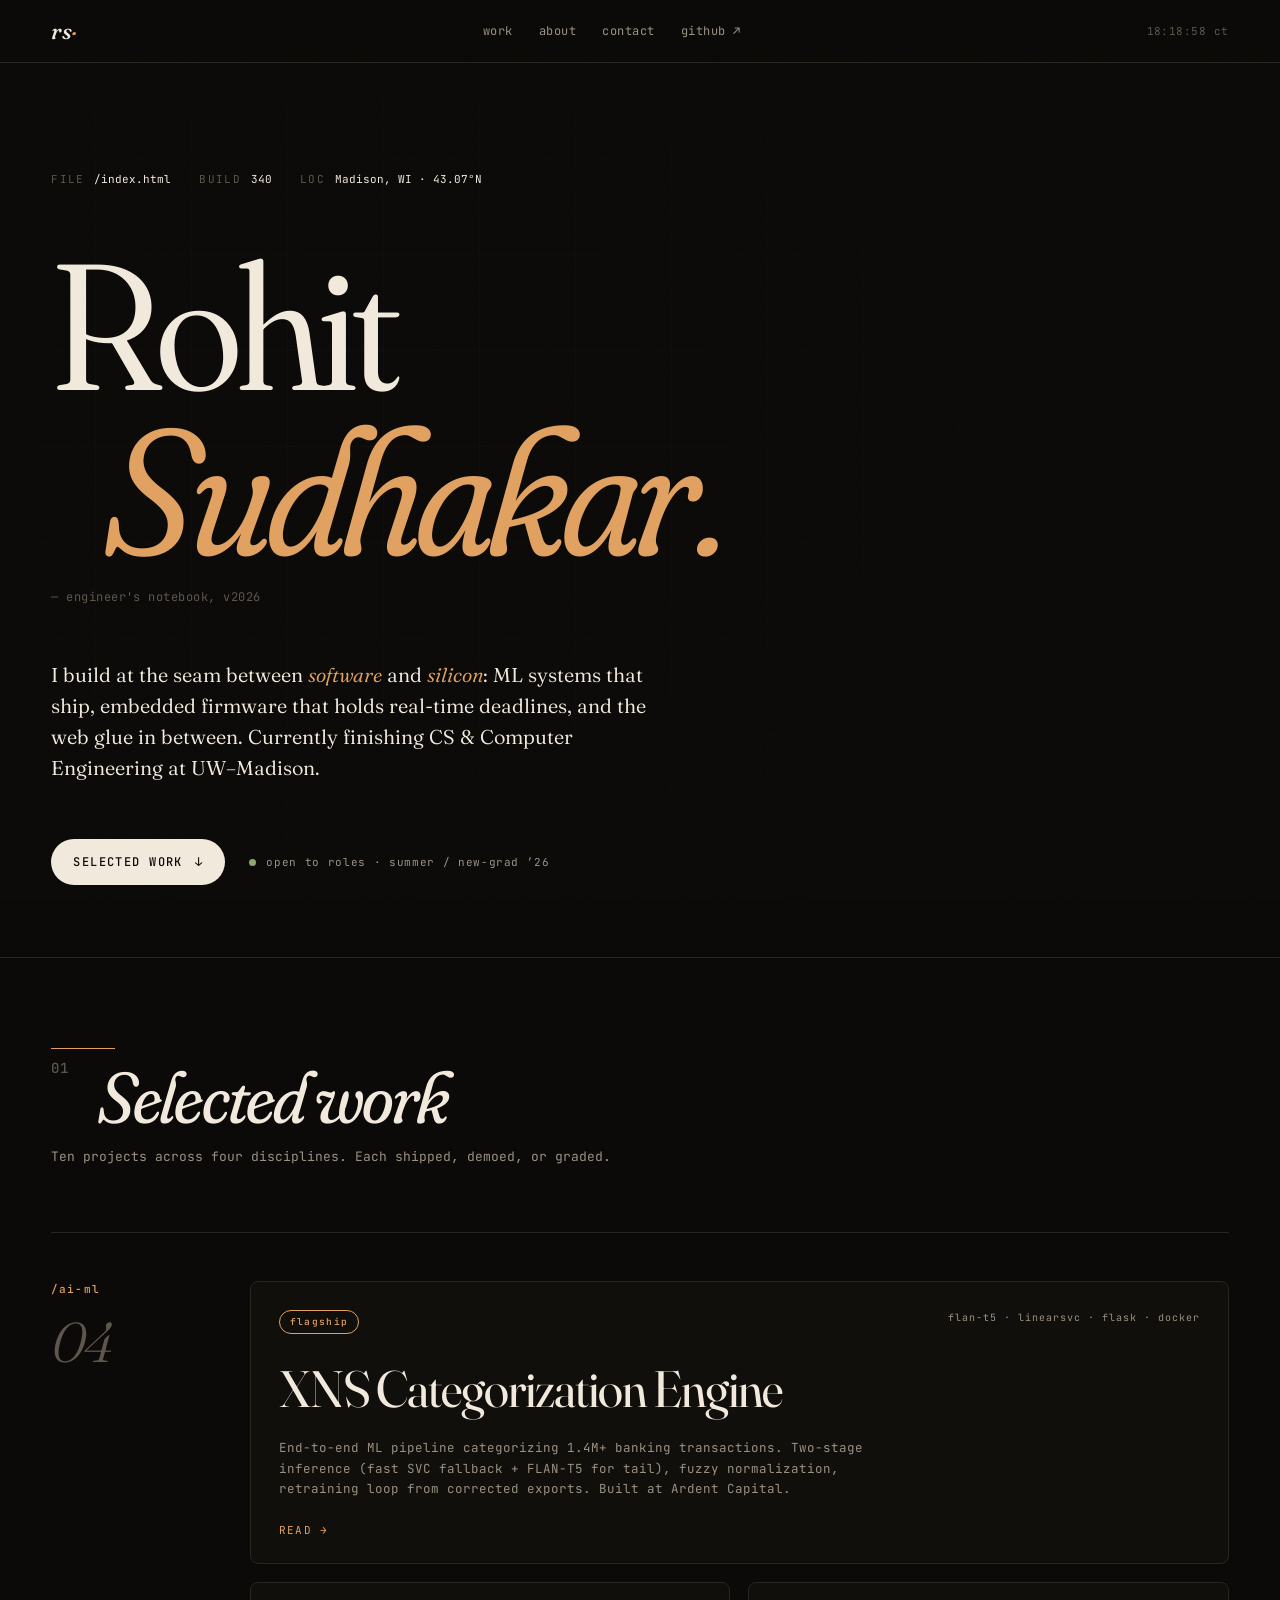
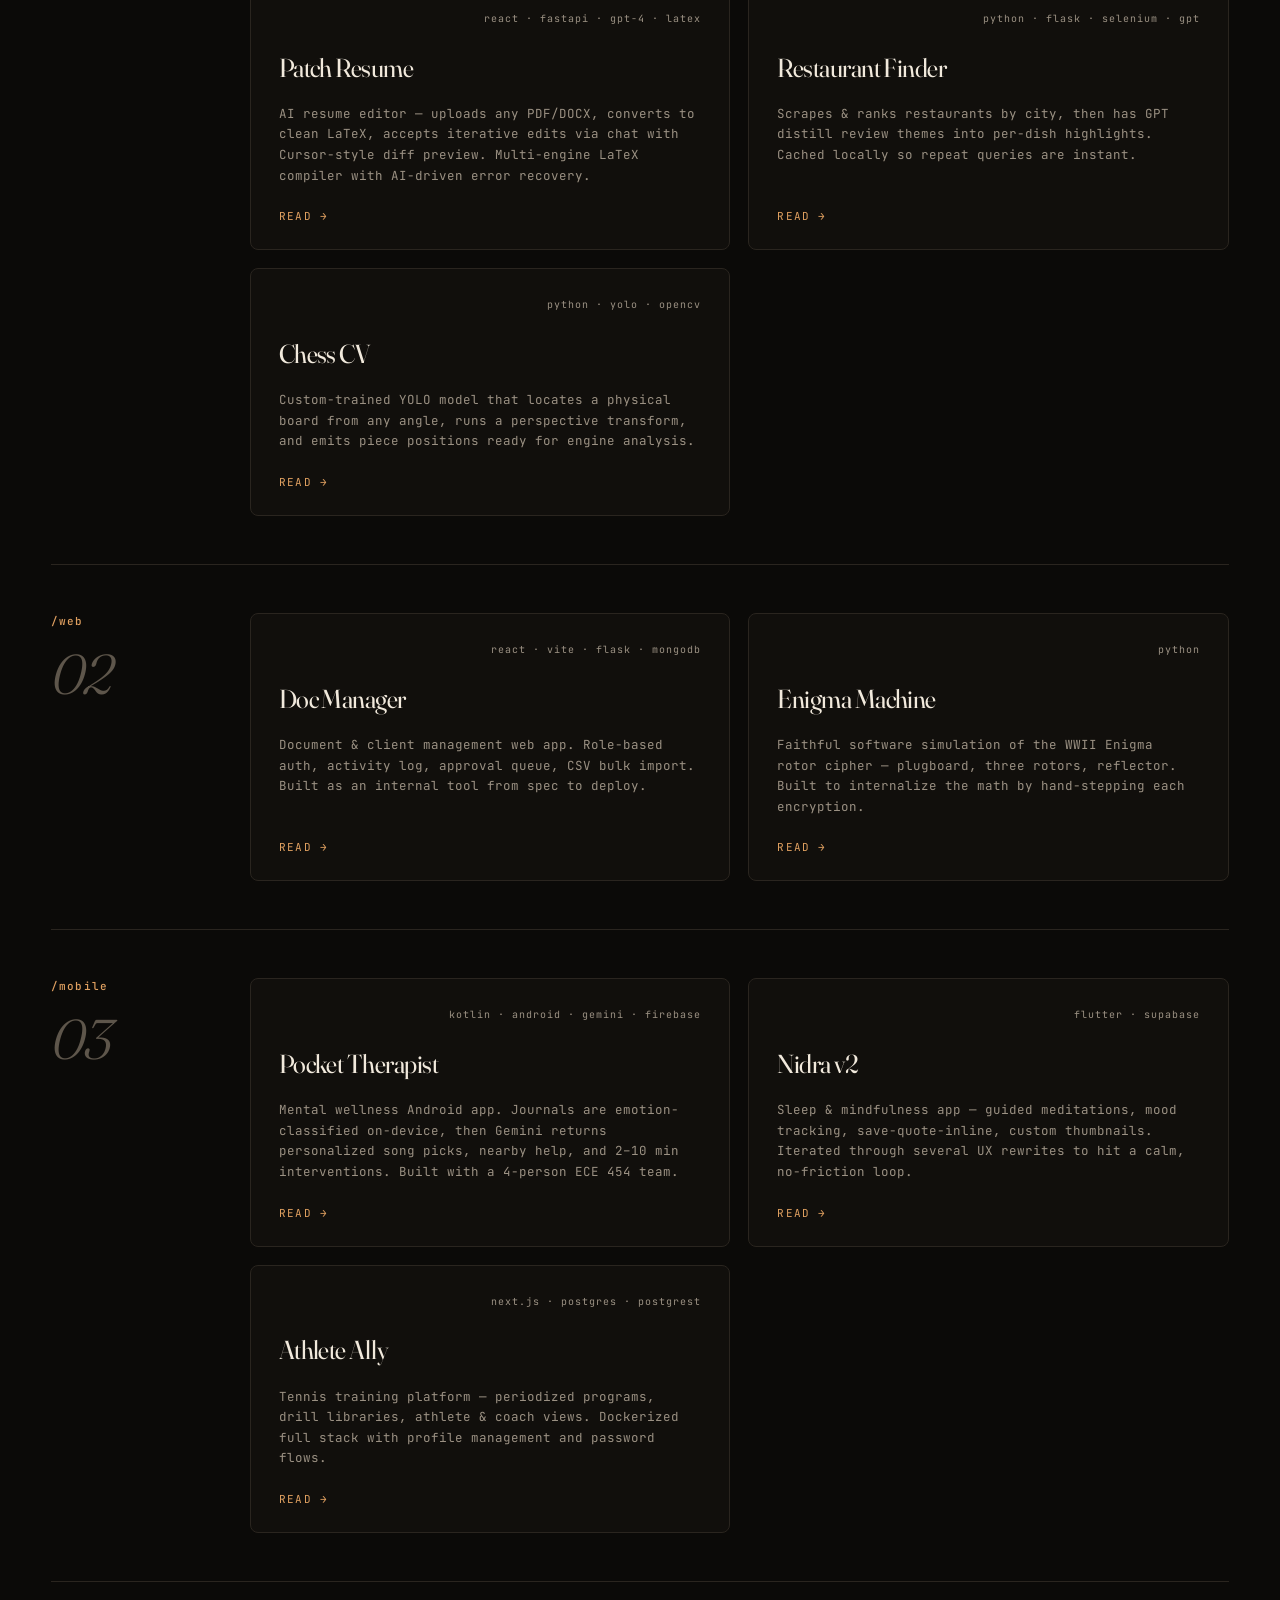
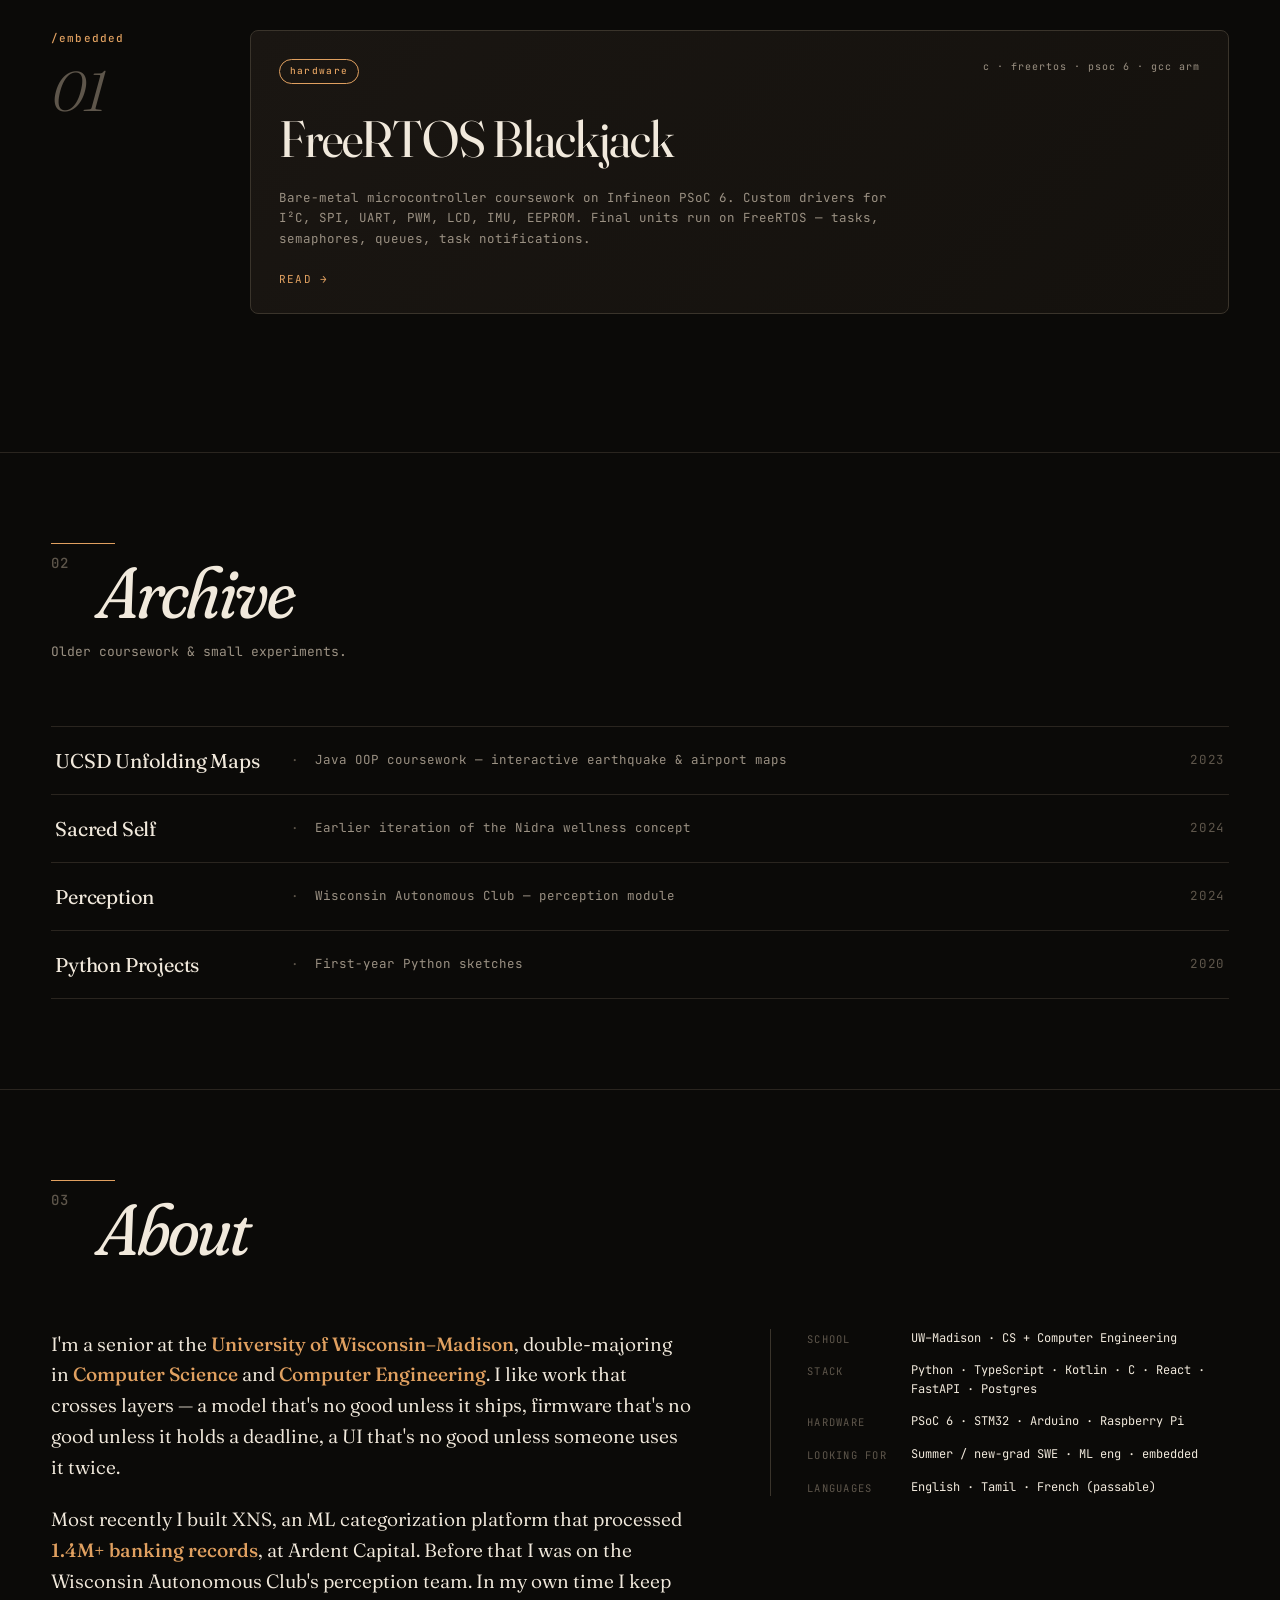
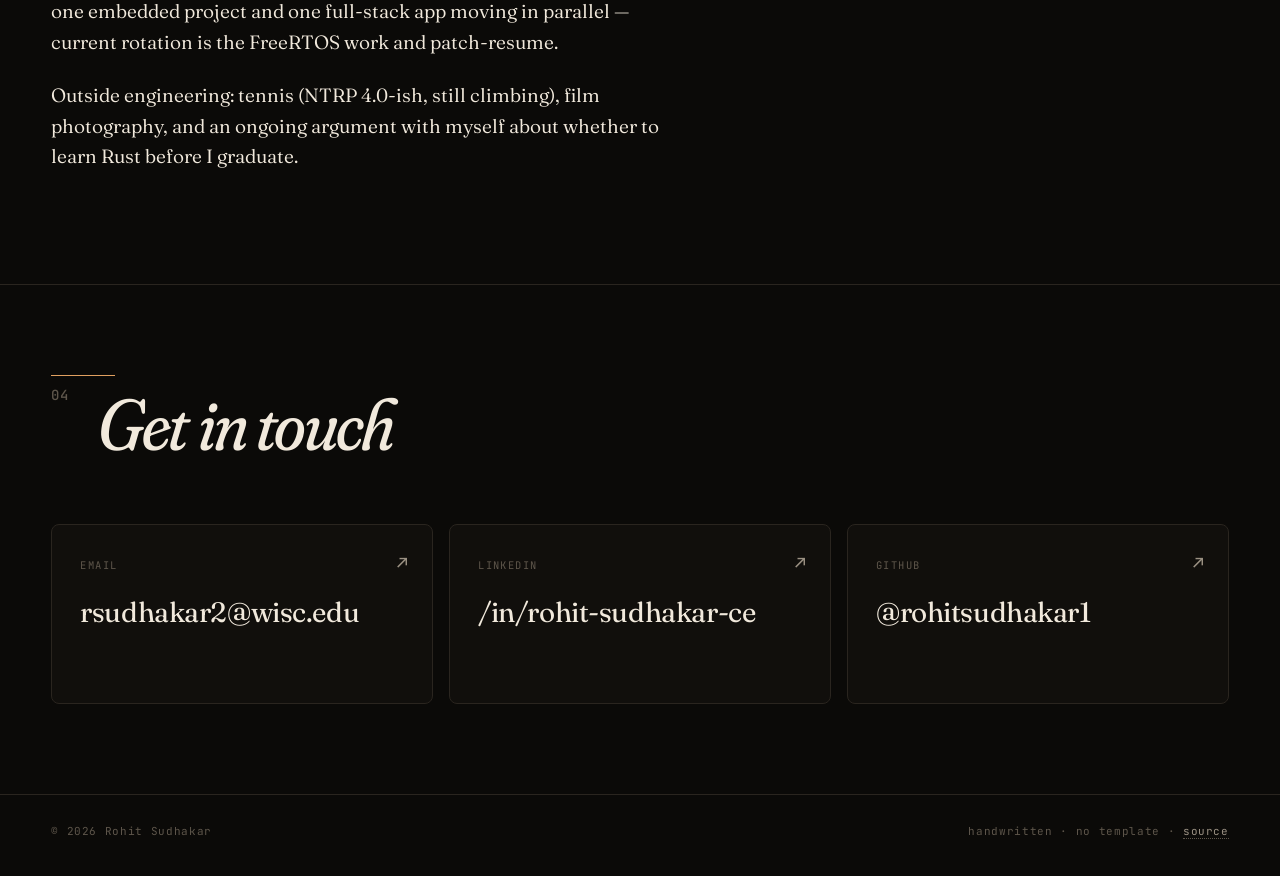
==== index.html @ f94f52a2 "feat: replace README portfolio with handwritten landing page (HTML/CSS/JS) for GitHub Pages" ====
<!DOCTYPE html>
<html lang="en">
<head>
<meta charset="UTF-8">
<meta name="viewport" content="width=device-width, initial-scale=1.0">
<title>Rohit Sudhakar — Portfolio</title>
<meta name="description" content="Rohit Sudhakar — CS &amp; Computer Engineering at UW–Madison. Selected works across AI/ML, web, mobile, and embedded systems.">
<link rel="preconnect" href="https://fonts.googleapis.com">
<link rel="preconnect" href="https://fonts.gstatic.com" crossorigin>
<link href="https://fonts.googleapis.com/css2?family=Fraunces:opsz,wght,SOFT,WONK@9..144,300..900,0..100,0..1&family=JetBrains+Mono:wght@400;500;600&display=swap" rel="stylesheet">
<link rel="stylesheet" href="styles.css">
</head>
<body>

<div class="grain"></div>

<header class="topbar">
  <div class="topbar-inner">
    <span class="brand">rs<span class="brand-dot">·</span></span>
    <nav class="nav">
      <a href="#work">work</a>
      <a href="#about">about</a>
      <a href="#contact">contact</a>
      <a href="https://github.com/rohitsudhakar1" target="_blank" rel="noopener">github ↗</a>
    </nav>
    <span class="clock" id="clock">--:--:-- CT</span>
  </div>
</header>

<main>

<!-- HERO -->
<section class="hero">
  <div class="hero-grid">
    <div class="hero-meta">
      <span class="kv"><span class="k">file</span><span class="v">/index.html</span></span>
      <span class="kv"><span class="k">build</span><span class="v" id="buildId">001</span></span>
      <span class="kv"><span class="k">loc</span><span class="v">Madison, WI · 43.07°N</span></span>
    </div>

    <h1 class="display">
      <span class="line">Rohit</span>
      <span class="line italic">Sudhakar.</span>
      <span class="tag">— engineer's notebook, v2026</span>
    </h1>

    <p class="lede">
      I build at the seam between <em>software</em> and <em>silicon</em>: ML systems that ship,
      embedded firmware that holds real-time deadlines, and the web glue in between. Currently
      finishing CS &amp; Computer Engineering at UW–Madison.
    </p>

    <div class="hero-foot">
      <a class="cta" href="#work"><span>Selected work</span><span class="arrow">↓</span></a>
      <span class="status"><span class="dot"></span>open to roles · summer / new-grad ’26</span>
    </div>
  </div>
</section>

<!-- WORK -->
<section id="work" class="work">
  <div class="section-head">
    <span class="rule"></span>
    <h2><span class="num">01</span> Selected work</h2>
    <p class="sec-sub">Ten projects across four disciplines. Each shipped, demoed, or graded.</p>
  </div>

  <!-- AI / ML -->
  <div class="band" data-band="ai">
    <div class="band-label">
      <span class="band-num">/ai-ml</span>
      <span class="band-count">04</span>
    </div>
    <div class="cards">

      <a class="card feature" href="https://github.com/rohitsudhakar1/xns-ai-categorization" target="_blank" rel="noopener">
        <div class="card-meta">
          <span class="tag-pill">flagship</span>
          <span class="card-stack">FLAN-T5 · LinearSVC · Flask · Docker</span>
        </div>
        <h3>XNS Categorization Engine</h3>
        <p>End-to-end ML pipeline categorizing 1.4M+ banking transactions. Two-stage inference (fast SVC fallback + FLAN-T5 for tail), fuzzy normalization, retraining loop from corrected exports. Built at Ardent Capital.</p>
        <span class="card-cta">read <span class="arrow">→</span></span>
      </a>

      <a class="card" href="https://github.com/rohitsudhakar1/patch-resume" target="_blank" rel="noopener">
        <div class="card-meta"><span class="card-stack">React · FastAPI · GPT-4 · LaTeX</span></div>
        <h3>Patch Resume</h3>
        <p>AI resume editor — uploads any PDF/DOCX, converts to clean LaTeX, accepts iterative edits via chat with Cursor-style diff preview. Multi-engine LaTeX compiler with AI-driven error recovery.</p>
        <span class="card-cta">read <span class="arrow">→</span></span>
      </a>

      <a class="card" href="https://github.com/rohitsudhakar1/Restaurant_finder" target="_blank" rel="noopener">
        <div class="card-meta"><span class="card-stack">Python · Flask · Selenium · GPT</span></div>
        <h3>Restaurant Finder</h3>
        <p>Scrapes &amp; ranks restaurants by city, then has GPT distill review themes into per-dish highlights. Cached locally so repeat queries are instant.</p>
        <span class="card-cta">read <span class="arrow">→</span></span>
      </a>

      <a class="card" href="https://github.com/rohitsudhakar1/Chess" target="_blank" rel="noopener">
        <div class="card-meta"><span class="card-stack">Python · YOLO · OpenCV</span></div>
        <h3>Chess CV</h3>
        <p>Custom-trained YOLO model that locates a physical board from any angle, runs a perspective transform, and emits piece positions ready for engine analysis.</p>
        <span class="card-cta">read <span class="arrow">→</span></span>
      </a>

    </div>
  </div>

  <!-- WEB -->
  <div class="band" data-band="web">
    <div class="band-label">
      <span class="band-num">/web</span>
      <span class="band-count">02</span>
    </div>
    <div class="cards">

      <a class="card" href="https://github.com/rohitsudhakar1/docMangWeb" target="_blank" rel="noopener">
        <div class="card-meta"><span class="card-stack">React · Vite · Flask · MongoDB</span></div>
        <h3>Doc Manager</h3>
        <p>Document &amp; client management web app. Role-based auth, activity log, approval queue, CSV bulk import. Built as an internal tool from spec to deploy.</p>
        <span class="card-cta">read <span class="arrow">→</span></span>
      </a>

      <a class="card" href="https://github.com/rohitsudhakar1/Enigma" target="_blank" rel="noopener">
        <div class="card-meta"><span class="card-stack">Python</span></div>
        <h3>Enigma Machine</h3>
        <p>Faithful software simulation of the WWII Enigma rotor cipher — plugboard, three rotors, reflector. Built to internalize the math by hand-stepping each encryption.</p>
        <span class="card-cta">read <span class="arrow">→</span></span>
      </a>

    </div>
  </div>

  <!-- MOBILE -->
  <div class="band" data-band="mobile">
    <div class="band-label">
      <span class="band-num">/mobile</span>
      <span class="band-count">03</span>
    </div>
    <div class="cards">

      <a class="card" href="https://github.com/rohitsudhakar1/PocketTherapist" target="_blank" rel="noopener">
        <div class="card-meta"><span class="card-stack">Kotlin · Android · Gemini · Firebase</span></div>
        <h3>Pocket Therapist</h3>
        <p>Mental wellness Android app. Journals are emotion-classified on-device, then Gemini returns personalized song picks, nearby help, and 2–10 min interventions. Built with a 4-person ECE 454 team.</p>
        <span class="card-cta">read <span class="arrow">→</span></span>
      </a>

      <a class="card" href="https://github.com/rohitsudhakar1/NidraV2" target="_blank" rel="noopener">
        <div class="card-meta"><span class="card-stack">Flutter · Supabase</span></div>
        <h3>Nidra v2</h3>
        <p>Sleep &amp; mindfulness app — guided meditations, mood tracking, save-quote-inline, custom thumbnails. Iterated through several UX rewrites to hit a calm, no-friction loop.</p>
        <span class="card-cta">read <span class="arrow">→</span></span>
      </a>

      <a class="card" href="https://github.com/rohitsudhakar1/athlete-ally" target="_blank" rel="noopener">
        <div class="card-meta"><span class="card-stack">Next.js · Postgres · PostgREST</span></div>
        <h3>Athlete Ally</h3>
        <p>Tennis training platform — periodized programs, drill libraries, athlete &amp; coach views. Dockerized full stack with profile management and password flows.</p>
        <span class="card-cta">read <span class="arrow">→</span></span>
      </a>

    </div>
  </div>

  <!-- EMBEDDED -->
  <div class="band" data-band="embedded">
    <div class="band-label">
      <span class="band-num">/embedded</span>
      <span class="band-count">01</span>
    </div>
    <div class="cards">

      <a class="card feature dark" href="https://github.com/rohitsudhakar1/FreeRTOS-Blackjack" target="_blank" rel="noopener">
        <div class="card-meta">
          <span class="tag-pill">hardware</span>
          <span class="card-stack">C · FreeRTOS · PSoC 6 · GCC ARM</span>
        </div>
        <h3>FreeRTOS Blackjack</h3>
        <p>Bare-metal microcontroller coursework on Infineon PSoC 6. Custom drivers for I²C, SPI, UART, PWM, LCD, IMU, EEPROM. Final units run on FreeRTOS — tasks, semaphores, queues, task notifications.</p>
        <span class="card-cta">read <span class="arrow">→</span></span>
      </a>

    </div>
  </div>

</section>

<!-- ARCHIVE -->
<section class="archive">
  <div class="section-head">
    <span class="rule"></span>
    <h2><span class="num">02</span> Archive</h2>
    <p class="sec-sub">Older coursework &amp; small experiments.</p>
  </div>
  <ul class="arc-list">
    <li><a href="https://github.com/rohitsudhakar1/UCSDUnfoldingMaps" target="_blank">UCSD Unfolding Maps</a><span class="dot-sep">·</span><span>Java OOP coursework — interactive earthquake &amp; airport maps</span><span class="year">2023</span></li>
    <li><a href="https://github.com/rohitsudhakar1/Sacred-Self-app" target="_blank">Sacred Self</a><span class="dot-sep">·</span><span>Earlier iteration of the Nidra wellness concept</span><span class="year">2024</span></li>
    <li><a href="https://github.com/rohitsudhakar1/Perception" target="_blank">Perception</a><span class="dot-sep">·</span><span>Wisconsin Autonomous Club — perception module</span><span class="year">2024</span></li>
    <li><a href="https://github.com/rohitsudhakar1/Python_projects" target="_blank">Python Projects</a><span class="dot-sep">·</span><span>First-year Python sketches</span><span class="year">2020</span></li>
  </ul>
</section>

<!-- ABOUT -->
<section id="about" class="about">
  <div class="section-head">
    <span class="rule"></span>
    <h2><span class="num">03</span> About</h2>
  </div>

  <div class="about-grid">
    <div class="about-copy">
      <p>I'm a senior at the <strong>University of Wisconsin–Madison</strong>, double-majoring in <strong>Computer Science</strong> and <strong>Computer Engineering</strong>. I like work that crosses layers — a model that's no good unless it ships, firmware that's no good unless it holds a deadline, a UI that's no good unless someone uses it twice.</p>
      <p>Most recently I built XNS, an ML categorization platform that processed <strong>1.4M+ banking records</strong>, at Ardent Capital. Before that I was on the Wisconsin Autonomous Club's perception team. In my own time I keep one embedded project and one full-stack app moving in parallel — current rotation is the FreeRTOS work and patch-resume.</p>
      <p>Outside engineering: tennis (NTRP 4.0-ish, still climbing), film photography, and an ongoing argument with myself about whether to learn Rust before I graduate.</p>
    </div>

    <aside class="facts">
      <dl>
        <dt>School</dt><dd>UW–Madison · CS + Computer Engineering</dd>
        <dt>Stack</dt><dd>Python · TypeScript · Kotlin · C · React · FastAPI · Postgres</dd>
        <dt>Hardware</dt><dd>PSoC 6 · STM32 · Arduino · Raspberry Pi</dd>
        <dt>Looking for</dt><dd>Summer / new-grad SWE · ML eng · embedded</dd>
        <dt>Languages</dt><dd>English · Tamil · French (passable)</dd>
      </dl>
    </aside>
  </div>
</section>

<!-- CONTACT -->
<section id="contact" class="contact">
  <div class="section-head">
    <span class="rule"></span>
    <h2><span class="num">04</span> Get in touch</h2>
  </div>

  <div class="contact-grid">
    <a class="contact-card" href="mailto:rsudhakar2@wisc.edu">
      <span class="cc-k">email</span>
      <span class="cc-v">rsudhakar2@wisc.edu</span>
      <span class="cc-arrow">↗</span>
    </a>
    <a class="contact-card" href="https://www.linkedin.com/in/rohit-sudhakar-ce/" target="_blank" rel="noopener">
      <span class="cc-k">linkedin</span>
      <span class="cc-v">/in/rohit-sudhakar-ce</span>
      <span class="cc-arrow">↗</span>
    </a>
    <a class="contact-card" href="https://github.com/rohitsudhakar1" target="_blank" rel="noopener">
      <span class="cc-k">github</span>
      <span class="cc-v">@rohitsudhakar1</span>
      <span class="cc-arrow">↗</span>
    </a>
  </div>
</section>

</main>

<footer>
  <div class="foot-inner">
    <span>© 2026 Rohit Sudhakar</span>
    <span class="foot-mono">handwritten · no template · <a href="https://github.com/rohitsudhakar1/Project-Portfolio" target="_blank">source</a></span>
  </div>
</footer>

<script src="script.js"></script>
</body>
</html>
---- styles.css ----
/* ============================================================
   ROHIT SUDHAKAR · PORTFOLIO
   Aesthetic: engineer's notebook · warm dark · editorial serif + mono
   ============================================================ */

:root {
  --bg:        #0b0a08;
  --bg-2:      #110f0c;
  --bg-3:      #181511;
  --fg:        #f1e9dc;
  --fg-mute:   #9b9183;
  --fg-dim:    #5e564b;
  --line:      #2a251f;
  --line-2:    #3a342b;
  --accent:    #e0a060;
  --accent-2:  #d97757;
  --accent-3:  #c7b46a;
  --red:       #d96b4f;
  --green:     #8fa66a;

  --serif: "Fraunces", "Times New Roman", serif;
  --mono:  "JetBrains Mono", ui-monospace, "SF Mono", Menlo, monospace;

  --maxw: 1280px;
  --pad-x: clamp(20px, 4vw, 56px);
}

* { box-sizing: border-box; }

html { scroll-behavior: smooth; }

body {
  margin: 0;
  background: var(--bg);
  color: var(--fg);
  font-family: var(--mono);
  font-size: 14px;
  line-height: 1.55;
  -webkit-font-smoothing: antialiased;
  -moz-osx-font-smoothing: grayscale;
  text-rendering: optimizeLegibility;
  overflow-x: hidden;
}

a { color: inherit; text-decoration: none; }

::selection { background: var(--accent); color: var(--bg); }

/* Subtle film grain over everything */
.grain {
  position: fixed;
  inset: 0;
  pointer-events: none;
  z-index: 100;
  opacity: 0.04;
  mix-blend-mode: overlay;
  background-image: url("data:image/svg+xml;utf8,<svg viewBox='0 0 200 200' xmlns='http://www.w3.org/2000/svg'><filter id='n'><feTurbulence type='fractalNoise' baseFrequency='1.4' numOctaves='2' stitchTiles='stitch'/></filter><rect width='100%25' height='100%25' filter='url(%23n)'/></svg>");
}

/* ============================================================
   TOPBAR
   ============================================================ */
.topbar {
  position: sticky;
  top: 0;
  z-index: 50;
  border-bottom: 1px solid var(--line);
  background: rgba(11, 10, 8, 0.78);
  backdrop-filter: blur(14px) saturate(140%);
  -webkit-backdrop-filter: blur(14px) saturate(140%);
}
.topbar-inner {
  max-width: var(--maxw);
  margin: 0 auto;
  padding: 14px var(--pad-x);
  display: grid;
  grid-template-columns: auto 1fr auto;
  align-items: center;
  gap: 32px;
  font-size: 12px;
  text-transform: lowercase;
  letter-spacing: 0.04em;
}
.brand {
  font-family: var(--serif);
  font-style: italic;
  font-weight: 500;
  font-size: 22px;
  letter-spacing: -0.02em;
}
.brand-dot { color: var(--accent); }
.nav {
  justify-self: center;
  display: flex;
  gap: 26px;
}
.nav a {
  color: var(--fg-mute);
  transition: color 200ms ease;
  position: relative;
}
.nav a:hover { color: var(--fg); }
.nav a::after {
  content: "";
  position: absolute;
  left: 0; right: 100%;
  bottom: -4px;
  height: 1px;
  background: var(--accent);
  transition: right 280ms cubic-bezier(.6,.1,.2,1);
}
.nav a:hover::after { right: 0; }
.clock {
  font-variant-numeric: tabular-nums;
  color: var(--fg-dim);
  font-size: 11px;
}

/* ============================================================
   HERO
   ============================================================ */
.hero {
  position: relative;
  padding: clamp(80px, 12vh, 160px) var(--pad-x) clamp(60px, 8vh, 120px);
  max-width: var(--maxw);
  margin: 0 auto;
  border-bottom: 1px solid var(--line);
}
.hero::before {
  content: "";
  position: absolute;
  inset: 0;
  background-image:
    linear-gradient(var(--line) 1px, transparent 1px),
    linear-gradient(90deg, var(--line) 1px, transparent 1px);
  background-size: 96px 96px;
  background-position: -1px -1px;
  opacity: 0.18;
  pointer-events: none;
  mask-image: radial-gradient(ellipse at 30% 40%, #000 0%, transparent 70%);
  -webkit-mask-image: radial-gradient(ellipse at 30% 40%, #000 0%, transparent 70%);
}

.hero-grid { position: relative; }

.hero-meta {
  display: flex;
  flex-wrap: wrap;
  gap: 20px 28px;
  margin-bottom: 56px;
  font-size: 11px;
  color: var(--fg-mute);
}
.kv { display: inline-flex; gap: 10px; }
.kv .k {
  color: var(--fg-dim);
  text-transform: uppercase;
  letter-spacing: 0.12em;
}
.kv .v { color: var(--fg); font-variant-numeric: tabular-nums; }

.display {
  font-family: var(--serif);
  font-weight: 360;
  font-size: clamp(64px, 14vw, 180px);
  line-height: 0.92;
  letter-spacing: -0.035em;
  margin: 0;
  font-variation-settings: "opsz" 144, "SOFT" 50;
}
.display .line {
  display: block;
  opacity: 0;
  transform: translateY(20px);
  animation: rise 900ms cubic-bezier(.2,.7,.2,1) forwards;
}
.display .line:nth-child(2) {
  animation-delay: 120ms;
  margin-left: clamp(20px, 4vw, 80px);
  color: var(--accent);
}
.display .italic {
  font-style: italic;
  font-variation-settings: "opsz" 144, "SOFT" 100, "WONK" 1;
}
.tag {
  display: block;
  margin-top: 18px;
  font-family: var(--mono);
  font-size: 12px;
  letter-spacing: 0.04em;
  color: var(--fg-dim);
  font-weight: 400;
  font-style: normal;
  text-transform: lowercase;
  opacity: 0;
  animation: rise 900ms cubic-bezier(.2,.7,.2,1) forwards;
  animation-delay: 300ms;
}

.lede {
  max-width: 620px;
  margin: 56px 0 0;
  font-family: var(--serif);
  font-size: clamp(16px, 1.6vw, 20px);
  line-height: 1.55;
  color: var(--fg);
  font-weight: 350;
  opacity: 0;
  transform: translateY(12px);
  animation: rise 900ms cubic-bezier(.2,.7,.2,1) forwards;
  animation-delay: 480ms;
}
.lede em { color: var(--accent); font-style: italic; }

.hero-foot {
  margin-top: 56px;
  display: flex;
  align-items: center;
  gap: 24px;
  flex-wrap: wrap;
  opacity: 0;
  animation: rise 900ms cubic-bezier(.2,.7,.2,1) forwards;
  animation-delay: 640ms;
}
.cta {
  display: inline-flex;
  align-items: center;
  gap: 12px;
  padding: 14px 22px;
  background: var(--fg);
  color: var(--bg);
  border-radius: 999px;
  font-size: 12px;
  text-transform: uppercase;
  letter-spacing: 0.12em;
  font-weight: 500;
  transition: transform 200ms ease, background 200ms ease;
}
.cta:hover {
  transform: translateY(-1px);
  background: var(--accent);
}
.cta .arrow {
  display: inline-block;
  transition: transform 200ms ease;
}
.cta:hover .arrow { transform: translateY(2px); }

.status {
  display: inline-flex;
  align-items: center;
  gap: 10px;
  font-size: 11px;
  color: var(--fg-mute);
  text-transform: lowercase;
  letter-spacing: 0.06em;
}
.status .dot {
  width: 7px;
  height: 7px;
  background: var(--green);
  border-radius: 50%;
  box-shadow: 0 0 0 0 rgba(143, 166, 106, 0.7);
  animation: pulse 2.5s infinite;
}
@keyframes pulse {
  0%   { box-shadow: 0 0 0 0 rgba(143, 166, 106, 0.55); }
  70%  { box-shadow: 0 0 0 8px rgba(143, 166, 106, 0); }
  100% { box-shadow: 0 0 0 0 rgba(143, 166, 106, 0); }
}
@keyframes rise {
  to { opacity: 1; transform: translateY(0); }
}

/* ============================================================
   SECTION HEAD (shared)
   ============================================================ */
.work, .archive, .about, .contact {
  max-width: var(--maxw);
  margin: 0 auto;
  padding: clamp(80px, 10vh, 140px) var(--pad-x);
  border-bottom: 1px solid var(--line);
}
.section-head {
  margin-bottom: 64px;
}
.section-head h2 {
  font-family: var(--serif);
  font-weight: 400;
  font-style: italic;
  font-size: clamp(40px, 6vw, 72px);
  line-height: 1;
  letter-spacing: -0.025em;
  margin: 12px 0 14px;
  font-variation-settings: "opsz" 144, "SOFT" 80;
}
.section-head .num {
  font-family: var(--mono);
  font-style: normal;
  font-size: 14px;
  color: var(--fg-dim);
  vertical-align: top;
  margin-right: 18px;
  font-weight: 500;
  letter-spacing: 0.05em;
}
.section-head .sec-sub {
  color: var(--fg-mute);
  font-size: 13px;
  max-width: 560px;
  margin: 0;
}
.rule {
  display: block;
  width: 64px;
  height: 1px;
  background: var(--accent);
}

/* ============================================================
   WORK — bands & cards
   ============================================================ */
.band {
  display: grid;
  grid-template-columns: 160px 1fr;
  gap: clamp(20px, 3vw, 56px);
  padding: 48px 0;
  border-top: 1px solid var(--line);
  position: relative;
}
.band:first-of-type { border-top: 1px solid var(--line-2); }

.band-label {
  position: sticky;
  top: 96px;
  align-self: start;
  display: flex;
  flex-direction: column;
  gap: 8px;
  font-size: 11px;
  letter-spacing: 0.1em;
  text-transform: lowercase;
  color: var(--fg-mute);
}
.band-num {
  color: var(--accent);
  font-weight: 500;
}
.band-count {
  font-family: var(--serif);
  font-style: italic;
  font-size: 56px;
  font-weight: 300;
  color: var(--fg-dim);
  line-height: 1;
  letter-spacing: -0.04em;
  margin-top: 8px;
}

.cards {
  display: grid;
  grid-template-columns: repeat(2, minmax(0, 1fr));
  gap: 18px;
}

.card {
  display: flex;
  flex-direction: column;
  justify-content: space-between;
  gap: 22px;
  padding: 28px 28px 24px;
  background: var(--bg-2);
  border: 1px solid var(--line);
  border-radius: 8px;
  position: relative;
  overflow: hidden;
  transition: transform 280ms cubic-bezier(.2,.7,.2,1),
              border-color 280ms ease,
              background 280ms ease;
  min-height: 240px;
}
.card::after {
  content: "";
  position: absolute;
  inset: 0;
  background: radial-gradient(800px circle at var(--mx, 50%) var(--my, 0%), rgba(224, 160, 96, 0.07), transparent 40%);
  opacity: 0;
  transition: opacity 280ms ease;
  pointer-events: none;
}
.card:hover {
  transform: translateY(-2px);
  border-color: var(--line-2);
  background: var(--bg-3);
}
.card:hover::after { opacity: 1; }

.card.feature {
  grid-column: 1 / -1;
  min-height: 280px;
}
.card.feature h3 {
  font-size: clamp(34px, 4vw, 52px);
}
.card.feature p {
  max-width: 640px;
}
.card.dark {
  background: linear-gradient(135deg, #1a1612 0%, #14110d 100%);
  border-color: var(--line-2);
}

.card-meta {
  display: flex;
  justify-content: space-between;
  align-items: flex-start;
  gap: 16px;
  font-size: 10px;
  letter-spacing: 0.1em;
  text-transform: lowercase;
  color: var(--fg-dim);
  flex-wrap: wrap;
}
.tag-pill {
  display: inline-block;
  padding: 4px 10px;
  border: 1px solid var(--accent);
  color: var(--accent);
  border-radius: 999px;
  font-size: 9.5px;
  letter-spacing: 0.14em;
  font-weight: 500;
}
.card-stack {
  text-align: right;
  color: var(--fg-mute);
  flex: 1;
  min-width: 0;
}

.card h3 {
  font-family: var(--serif);
  font-weight: 400;
  font-size: 26px;
  line-height: 1.05;
  letter-spacing: -0.02em;
  margin: 6px 0 0;
  font-variation-settings: "opsz" 144;
}

.card p {
  font-family: var(--mono);
  font-size: 12.5px;
  line-height: 1.65;
  color: var(--fg-mute);
  margin: 0;
}

.card-cta {
  font-size: 11px;
  letter-spacing: 0.12em;
  text-transform: uppercase;
  color: var(--accent);
  margin-top: auto;
  display: inline-flex;
  align-items: center;
  gap: 8px;
}
.card-cta .arrow {
  transition: transform 220ms ease;
}
.card:hover .card-cta .arrow { transform: translateX(4px); }

/* ============================================================
   ARCHIVE
   ============================================================ */
.arc-list {
  list-style: none;
  padding: 0;
  margin: 0;
  border-top: 1px solid var(--line);
}
.arc-list li {
  display: grid;
  grid-template-columns: minmax(180px, 220px) auto 1fr auto;
  align-items: center;
  gap: 16px;
  padding: 18px 4px;
  border-bottom: 1px solid var(--line);
  font-size: 13px;
  transition: background 200ms ease, padding 200ms ease;
}
.arc-list li:hover {
  background: var(--bg-2);
  padding-left: 14px;
  padding-right: 14px;
}
.arc-list a {
  font-family: var(--serif);
  font-size: 20px;
  font-weight: 400;
  letter-spacing: -0.01em;
  color: var(--fg);
  transition: color 200ms ease;
}
.arc-list li:hover a { color: var(--accent); }
.arc-list span { color: var(--fg-mute); font-size: 12.5px; }
.arc-list .dot-sep { color: var(--fg-dim); }
.arc-list .year {
  font-family: var(--mono);
  color: var(--fg-dim);
  font-variant-numeric: tabular-nums;
  letter-spacing: 0.05em;
}

/* ============================================================
   ABOUT
   ============================================================ */
.about-grid {
  display: grid;
  grid-template-columns: 1.4fr 1fr;
  gap: clamp(32px, 6vw, 96px);
  align-items: start;
}
.about-copy p {
  font-family: var(--serif);
  font-size: clamp(17px, 1.5vw, 20px);
  line-height: 1.6;
  font-weight: 350;
  margin: 0 0 22px;
  color: var(--fg);
}
.about-copy strong {
  color: var(--accent);
  font-weight: 500;
}
.facts {
  border-left: 1px solid var(--line-2);
  padding-left: clamp(20px, 3vw, 36px);
}
.facts dl {
  margin: 0;
  display: grid;
  grid-template-columns: auto 1fr;
  gap: 14px 24px;
  font-size: 12px;
}
.facts dt {
  color: var(--fg-dim);
  text-transform: uppercase;
  letter-spacing: 0.12em;
  font-size: 10.5px;
  padding-top: 2px;
}
.facts dd {
  margin: 0;
  color: var(--fg);
  line-height: 1.55;
}

/* ============================================================
   CONTACT
   ============================================================ */
.contact-grid {
  display: grid;
  grid-template-columns: repeat(3, 1fr);
  gap: 16px;
}
.contact-card {
  position: relative;
  display: grid;
  grid-template-rows: auto 1fr auto;
  gap: 18px;
  padding: 32px 28px 28px;
  border: 1px solid var(--line);
  border-radius: 8px;
  background: var(--bg-2);
  transition: border-color 280ms ease, transform 280ms ease, background 280ms ease;
  min-height: 180px;
}
.contact-card:hover {
  border-color: var(--accent);
  background: var(--bg-3);
  transform: translateY(-2px);
}
.cc-k {
  font-size: 10.5px;
  text-transform: uppercase;
  letter-spacing: 0.14em;
  color: var(--fg-dim);
}
.cc-v {
  font-family: var(--serif);
  font-size: clamp(20px, 2.2vw, 28px);
  letter-spacing: -0.015em;
  color: var(--fg);
}
.cc-arrow {
  position: absolute;
  top: 24px;
  right: 24px;
  font-size: 18px;
  color: var(--fg-mute);
  transition: transform 280ms ease, color 280ms ease;
}
.contact-card:hover .cc-arrow {
  color: var(--accent);
  transform: translate(3px, -3px);
}

/* ============================================================
   FOOTER
   ============================================================ */
footer {
  max-width: var(--maxw);
  margin: 0 auto;
  padding: 28px var(--pad-x) 36px;
}
.foot-inner {
  display: flex;
  justify-content: space-between;
  align-items: center;
  color: var(--fg-dim);
  font-size: 11px;
  letter-spacing: 0.06em;
  flex-wrap: wrap;
  gap: 12px;
}
.foot-mono a {
  color: var(--fg-mute);
  border-bottom: 1px dotted var(--fg-dim);
  transition: color 200ms ease;
}
.foot-mono a:hover { color: var(--accent); }

/* ============================================================
   RESPONSIVE
   ============================================================ */
@media (max-width: 820px) {
  .topbar-inner { grid-template-columns: auto 1fr; }
  .nav { justify-self: end; gap: 18px; }
  .clock { display: none; }

  .band {
    grid-template-columns: 1fr;
    gap: 18px;
    padding: 36px 0;
  }
  .band-label {
    position: static;
    flex-direction: row;
    align-items: baseline;
    gap: 14px;
  }
  .band-count { font-size: 32px; margin-top: 0; }

  .cards { grid-template-columns: 1fr; }
  .card.feature { grid-column: 1; }
  .card { padding: 22px; min-height: auto; }
  .card h3 { font-size: 22px; }
  .card.feature h3 { font-size: 28px; }

  .about-grid { grid-template-columns: 1fr; gap: 36px; }
  .facts { border-left: none; border-top: 1px solid var(--line-2); padding-left: 0; padding-top: 28px; }

  .contact-grid { grid-template-columns: 1fr; }

  .arc-list li {
    grid-template-columns: 1fr auto;
    gap: 4px 12px;
    padding: 16px 4px;
  }
  .arc-list li > span:nth-child(2),
  .arc-list li > span:nth-child(3) {
    grid-column: 1 / -1;
  }
  .arc-list .dot-sep { display: none; }
  .arc-list .year { grid-column: 2; grid-row: 1; }
}

@media (max-width: 480px) {
  .hero-meta { gap: 12px 18px; }
  .display { font-size: 56px; }
  .lede { font-size: 16px; }
  .section-head h2 { font-size: 36px; }
  .hero { padding-top: 64px; padding-bottom: 48px; }
}
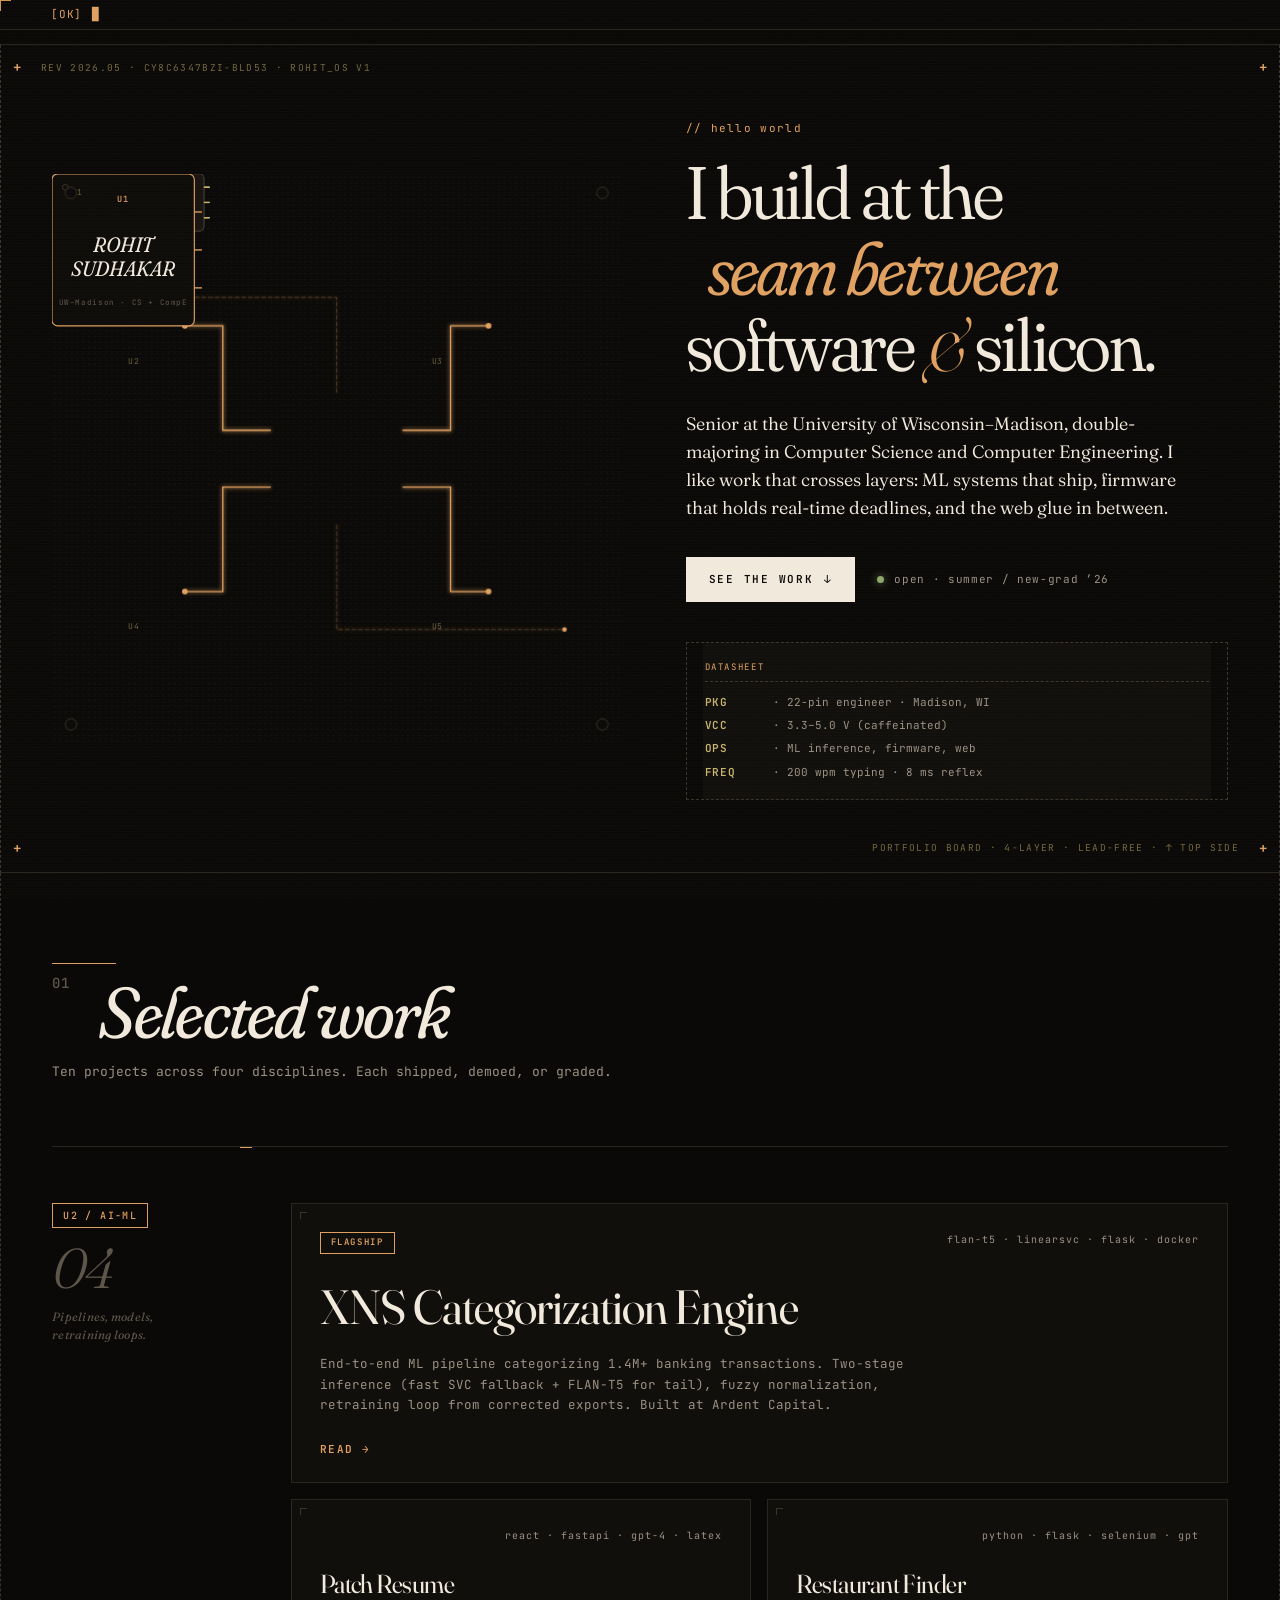
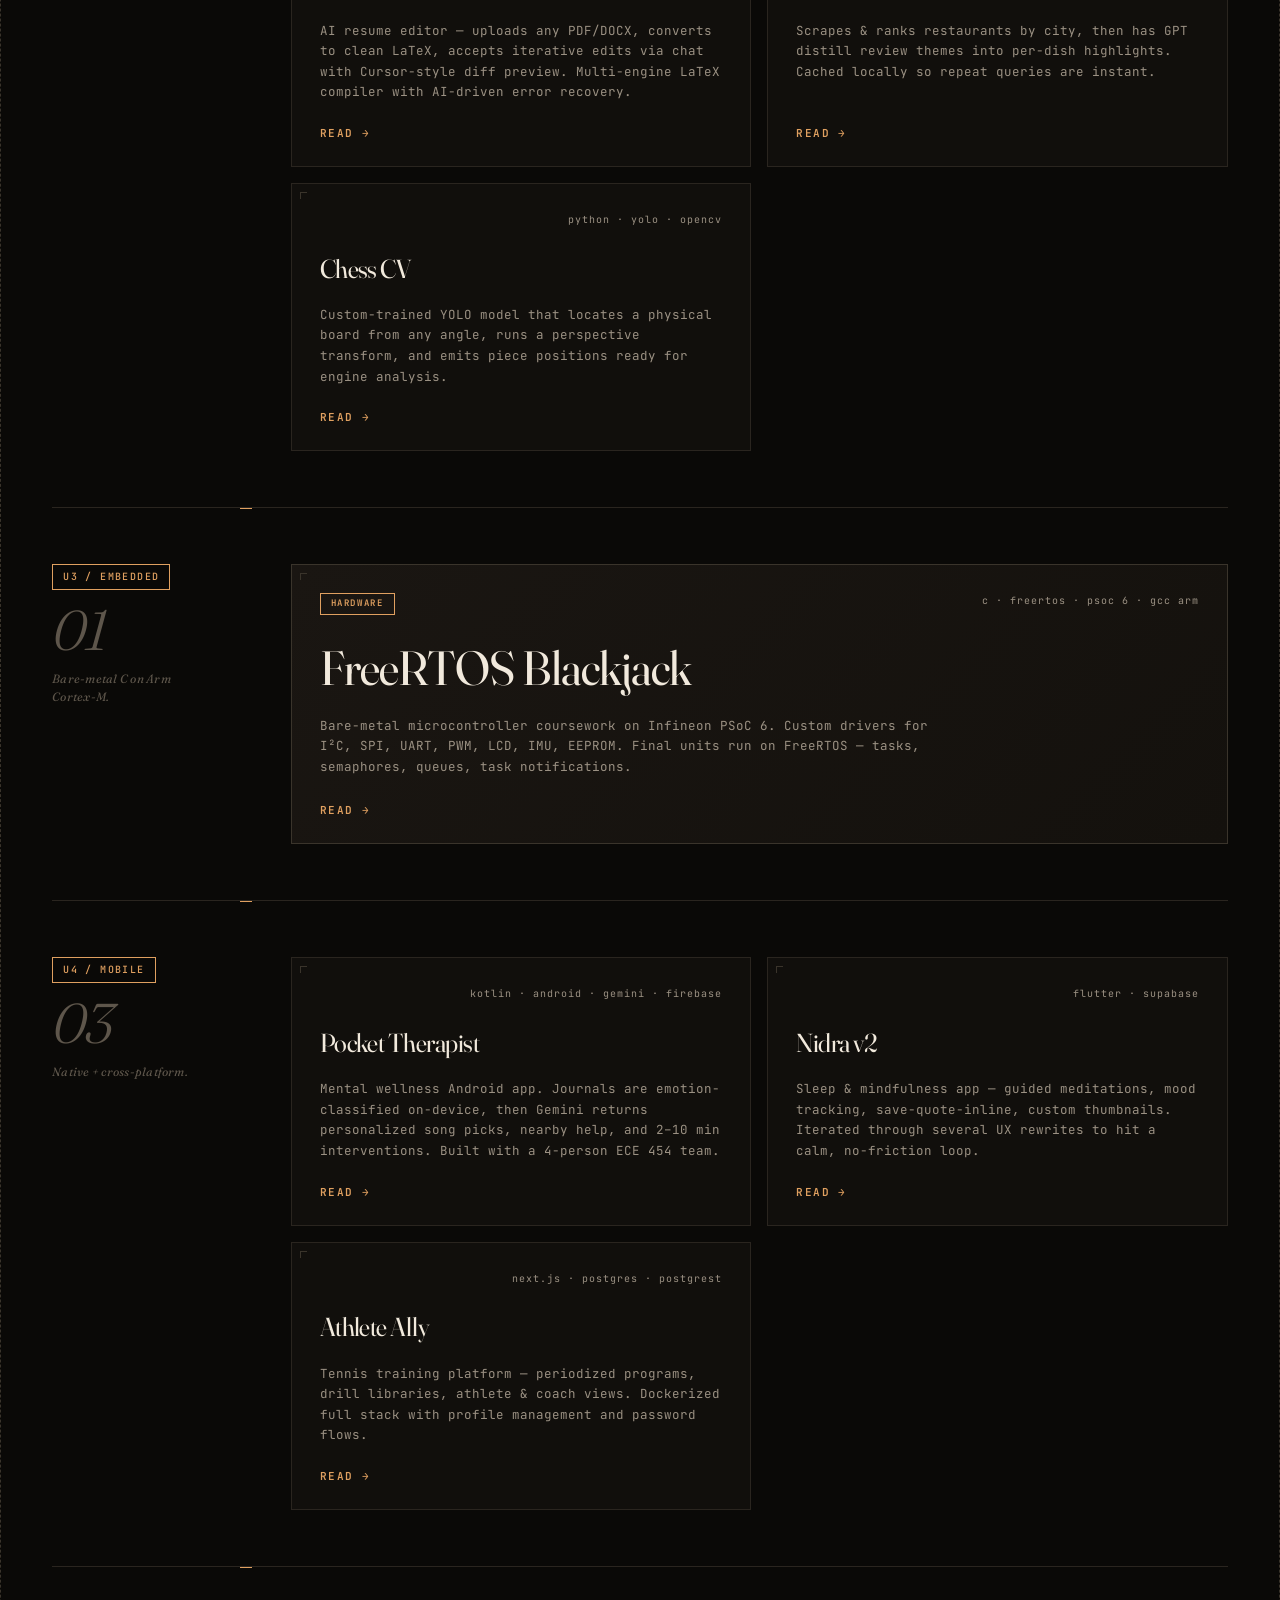
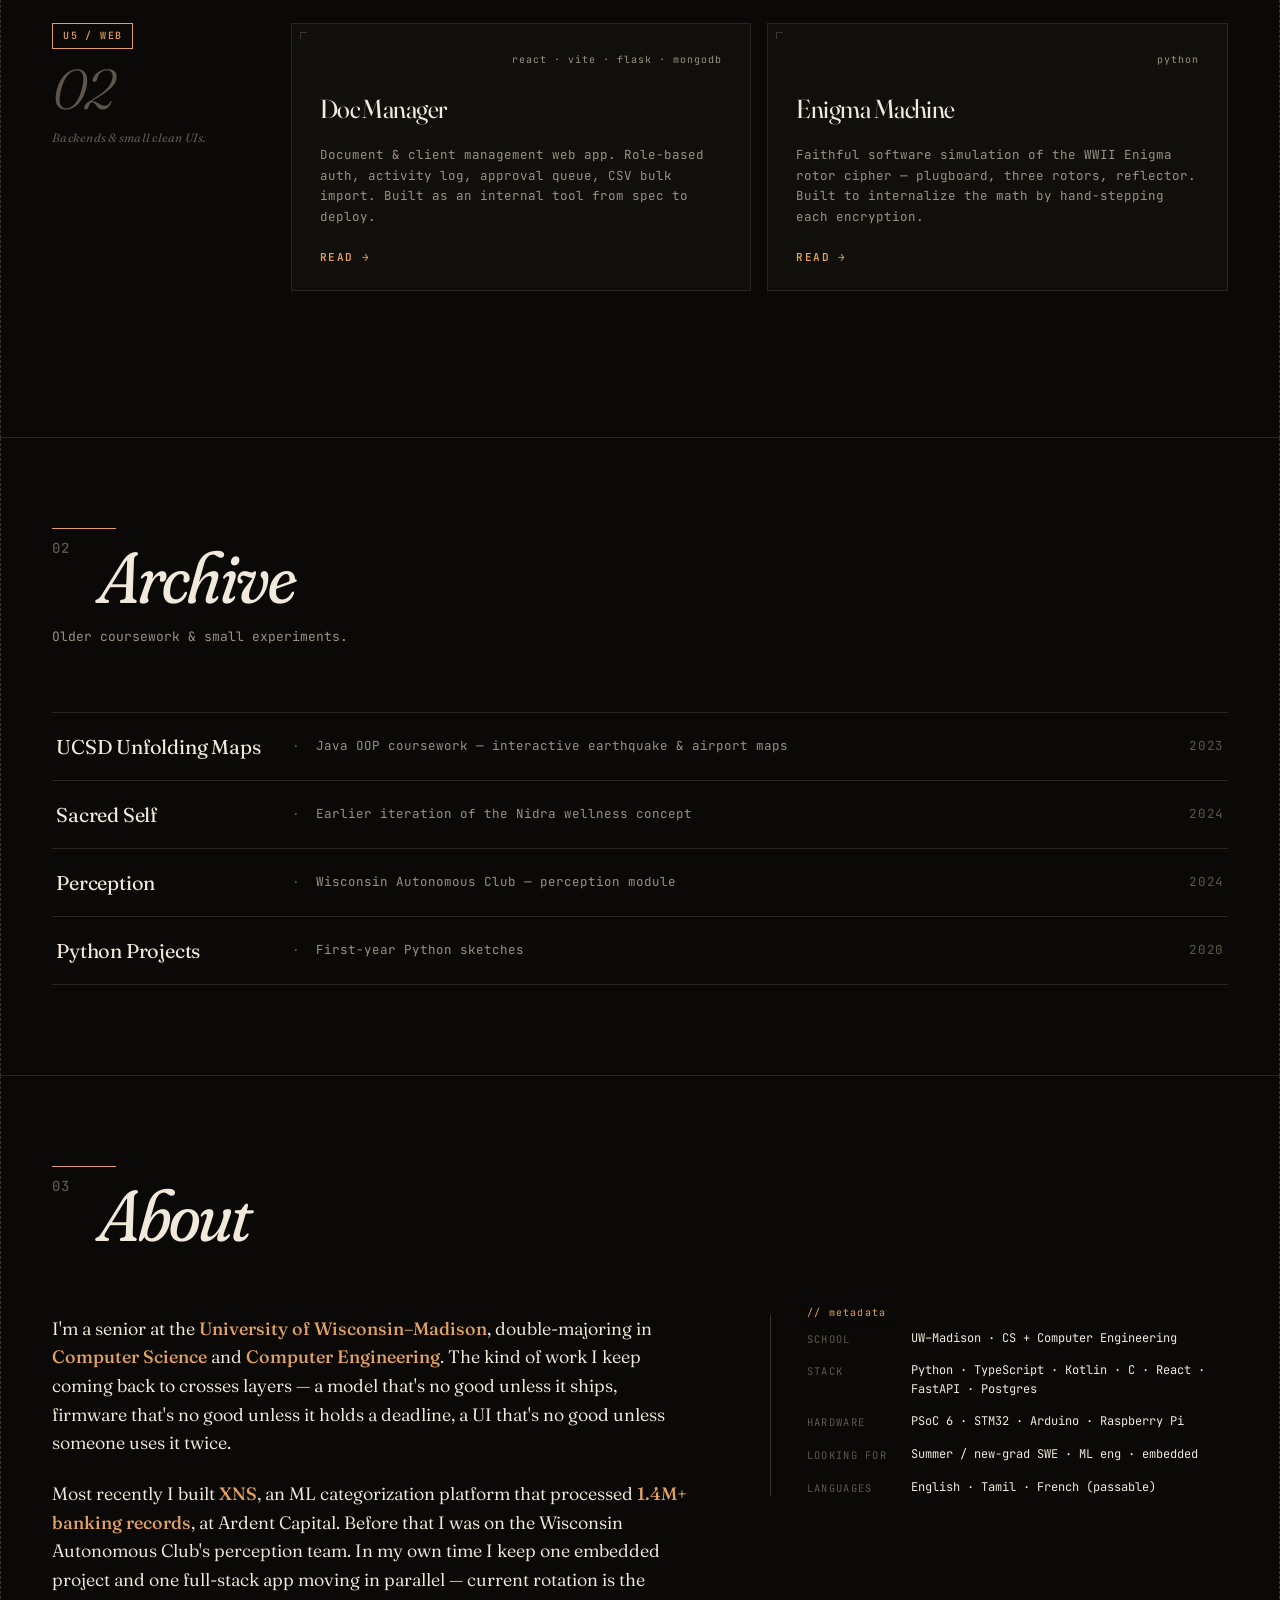
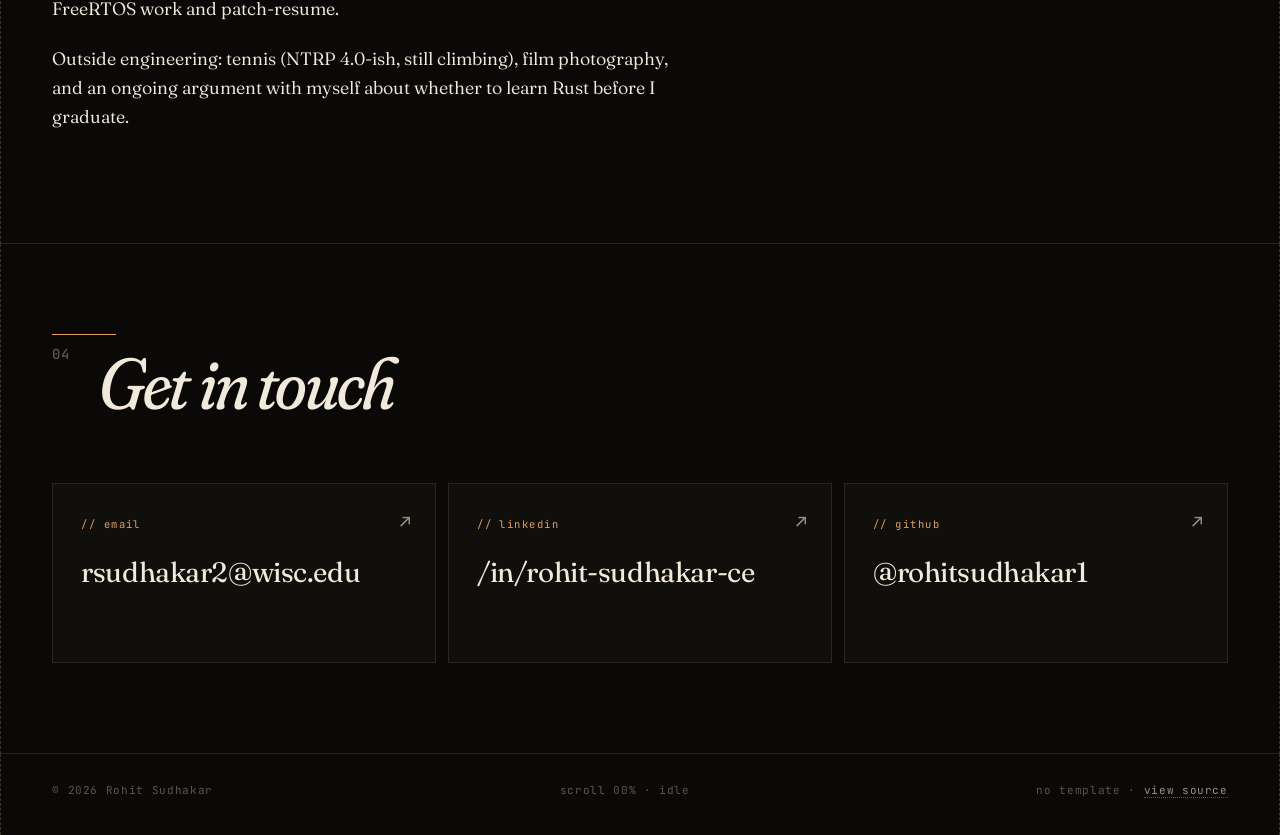
==== commit 237c15f0: "feat: redesign as PCB-themed portfolio (animated schematic hero, custom cursor, boot sequence, scrol" ====
--- a/index.html
+++ b/index.html
@@ -3,56 +3,223 @@
 <head>
 <meta charset="UTF-8">
 <meta name="viewport" content="width=device-width, initial-scale=1.0">
-<title>Rohit Sudhakar — Portfolio</title>
-<meta name="description" content="Rohit Sudhakar — CS &amp; Computer Engineering at UW–Madison. Selected works across AI/ML, web, mobile, and embedded systems.">
+<title>rohit.sudhakar / portfolio</title>
+<meta name="description" content="Rohit Sudhakar — CS &amp; Computer Engineering at UW–Madison. AI/ML, web, mobile, and embedded systems.">
 <link rel="preconnect" href="https://fonts.googleapis.com">
 <link rel="preconnect" href="https://fonts.gstatic.com" crossorigin>
-<link href="https://fonts.googleapis.com/css2?family=Fraunces:opsz,wght,SOFT,WONK@9..144,300..900,0..100,0..1&family=JetBrains+Mono:wght@400;500;600&display=swap" rel="stylesheet">
+<link href="https://fonts.googleapis.com/css2?family=Fraunces:opsz,wght,SOFT,WONK@9..144,300..900,0..100,0..1&family=JetBrains+Mono:wght@400;500;600&family=Space+Grotesk:wght@400;500;700&display=swap" rel="stylesheet">
 <link rel="stylesheet" href="styles.css">
 </head>
 <body>
 
 <div class="grain"></div>
+<div class="scanlines"></div>
+<div class="cursor" id="cursor"><span class="cx"></span><span class="cy"></span><b class="cl"></b></div>
+
+<!-- BOOT LINE -->
+<div class="boot" id="boot"></div>
 
 <header class="topbar">
   <div class="topbar-inner">
-    <span class="brand">rs<span class="brand-dot">·</span></span>
+    <span class="brand">RS<span class="brand-dot">.</span></span>
     <nav class="nav">
       <a href="#work">work</a>
       <a href="#about">about</a>
       <a href="#contact">contact</a>
       <a href="https://github.com/rohitsudhakar1" target="_blank" rel="noopener">github ↗</a>
     </nav>
-    <span class="clock" id="clock">--:--:-- CT</span>
+    <span class="instruments">
+      <span class="led led-pwr" title="power"></span>
+      <span class="led led-act" title="activity"></span>
+      <span class="led led-net" title="network"></span>
+      <span class="clock" id="clock">--:--:-- CT</span>
+    </span>
   </div>
 </header>
 
 <main>
 
-<!-- HERO -->
+<!-- HERO — PCB schematic -->
 <section class="hero">
+  <div class="hero-corner tl">+</div>
+  <div class="hero-corner tr">+</div>
+  <div class="hero-corner bl">+</div>
+  <div class="hero-corner br">+</div>
+
+  <div class="silk silk-tl">REV 2026.05 · CY8C6347BZI-BLD53 · ROHIT_OS v1</div>
+  <div class="silk silk-br">PORTFOLIO BOARD · 4-LAYER · LEAD-FREE · ↑ TOP SIDE</div>
+
   <div class="hero-grid">
-    <div class="hero-meta">
-      <span class="kv"><span class="k">file</span><span class="v">/index.html</span></span>
-      <span class="kv"><span class="k">build</span><span class="v" id="buildId">001</span></span>
-      <span class="kv"><span class="k">loc</span><span class="v">Madison, WI · 43.07°N</span></span>
-    </div>
-
-    <h1 class="display">
-      <span class="line">Rohit</span>
-      <span class="line italic">Sudhakar.</span>
-      <span class="tag">— engineer's notebook, v2026</span>
-    </h1>
-
-    <p class="lede">
-      I build at the seam between <em>software</em> and <em>silicon</em>: ML systems that ship,
-      embedded firmware that holds real-time deadlines, and the web glue in between. Currently
-      finishing CS &amp; Computer Engineering at UW–Madison.
-    </p>
-
-    <div class="hero-foot">
-      <a class="cta" href="#work"><span>Selected work</span><span class="arrow">↓</span></a>
-      <span class="status"><span class="dot"></span>open to roles · summer / new-grad ’26</span>
+    <!-- LEFT: schematic SVG -->
+    <div class="schematic" aria-hidden="true">
+      <svg viewBox="0 0 600 600" preserveAspectRatio="xMidYMid meet" class="board">
+        <defs>
+          <pattern id="pour" width="6" height="6" patternUnits="userSpaceOnUse">
+            <rect width="6" height="6" fill="transparent"/>
+            <circle cx="3" cy="3" r="0.6" fill="#3a342b"/>
+          </pattern>
+          <filter id="glow" x="-30%" y="-30%" width="160%" height="160%">
+            <feGaussianBlur stdDeviation="2" result="b"/>
+            <feMerge>
+              <feMergeNode in="b"/>
+              <feMergeNode in="SourceGraphic"/>
+            </feMerge>
+          </filter>
+        </defs>
+
+        <rect width="600" height="600" fill="url(#pour)" opacity="0.5"/>
+
+        <!-- Traces — copper paths -->
+        <g class="traces" stroke="#e0a060" stroke-width="1.4" fill="none" filter="url(#glow)" stroke-linecap="square">
+          <!-- U1 to AI/ML (top-left) -->
+          <path class="trace" d="M 230 270 L 180 270 L 180 160 L 140 160"/>
+          <!-- U1 to EMBEDDED (top-right) -->
+          <path class="trace" d="M 370 270 L 420 270 L 420 160 L 460 160"/>
+          <!-- U1 to MOBILE (bottom-left) -->
+          <path class="trace" d="M 230 330 L 180 330 L 180 440 L 140 440"/>
+          <!-- U1 to WEB (bottom-right) -->
+          <path class="trace" d="M 370 330 L 420 330 L 420 440 L 460 440"/>
+          <!-- Power rails -->
+          <path class="trace dim" d="M 300 230 L 300 130 L 60 130"/>
+          <path class="trace dim" d="M 300 370 L 300 480 L 540 480"/>
+        </g>
+
+        <!-- Pads on trace endpoints -->
+        <g class="pads" fill="#e0a060">
+          <circle cx="140" cy="160" r="3"/>
+          <circle cx="460" cy="160" r="3"/>
+          <circle cx="140" cy="440" r="3"/>
+          <circle cx="460" cy="440" r="3"/>
+          <circle cx="60"  cy="130" r="2.5"/>
+          <circle cx="540" cy="480" r="2.5"/>
+        </g>
+
+        <!-- Daughter components: AI/ML -->
+        <g class="chip" data-chip="ai" transform="translate(60 130)">
+          <rect x="0" y="0" width="160" height="60" rx="4" ry="4" fill="#181511" stroke="#3a342b"/>
+          <g class="chip-pins" stroke="#c7b46a" stroke-width="1.2">
+            <line x1="0" y1="14" x2="-6" y2="14"/>
+            <line x1="0" y1="30" x2="-6" y2="30"/>
+            <line x1="0" y1="46" x2="-6" y2="46"/>
+            <line x1="160" y1="14" x2="166" y2="14"/>
+            <line x1="160" y1="30" x2="166" y2="30"/>
+            <line x1="160" y1="46" x2="166" y2="46"/>
+          </g>
+          <text x="80" y="22" text-anchor="middle" class="chip-ref">U2</text>
+          <text x="80" y="42" text-anchor="middle" class="chip-name">AI / ML</text>
+          <text x="80" y="55" text-anchor="middle" class="chip-sub">4 modules</text>
+        </g>
+
+        <!-- Daughter components: EMBEDDED -->
+        <g class="chip" data-chip="embedded" transform="translate(380 130)">
+          <rect x="0" y="0" width="160" height="60" rx="4" ry="4" fill="#181511" stroke="#3a342b"/>
+          <g class="chip-pins" stroke="#c7b46a" stroke-width="1.2">
+            <line x1="0" y1="14" x2="-6" y2="14"/>
+            <line x1="0" y1="30" x2="-6" y2="30"/>
+            <line x1="0" y1="46" x2="-6" y2="46"/>
+            <line x1="160" y1="14" x2="166" y2="14"/>
+            <line x1="160" y1="30" x2="166" y2="30"/>
+            <line x1="160" y1="46" x2="166" y2="46"/>
+          </g>
+          <text x="80" y="22" text-anchor="middle" class="chip-ref">U3</text>
+          <text x="80" y="42" text-anchor="middle" class="chip-name">EMBEDDED</text>
+          <text x="80" y="55" text-anchor="middle" class="chip-sub">1 module</text>
+        </g>
+
+        <!-- Daughter components: MOBILE -->
+        <g class="chip" data-chip="mobile" transform="translate(60 410)">
+          <rect x="0" y="0" width="160" height="60" rx="4" ry="4" fill="#181511" stroke="#3a342b"/>
+          <g class="chip-pins" stroke="#c7b46a" stroke-width="1.2">
+            <line x1="0" y1="14" x2="-6" y2="14"/>
+            <line x1="0" y1="30" x2="-6" y2="30"/>
+            <line x1="0" y1="46" x2="-6" y2="46"/>
+            <line x1="160" y1="14" x2="166" y2="14"/>
+            <line x1="160" y1="30" x2="166" y2="30"/>
+            <line x1="160" y1="46" x2="166" y2="46"/>
+          </g>
+          <text x="80" y="22" text-anchor="middle" class="chip-ref">U4</text>
+          <text x="80" y="42" text-anchor="middle" class="chip-name">MOBILE</text>
+          <text x="80" y="55" text-anchor="middle" class="chip-sub">3 modules</text>
+        </g>
+
+        <!-- Daughter components: WEB -->
+        <g class="chip" data-chip="web" transform="translate(380 410)">
+          <rect x="0" y="0" width="160" height="60" rx="4" ry="4" fill="#181511" stroke="#3a342b"/>
+          <g class="chip-pins" stroke="#c7b46a" stroke-width="1.2">
+            <line x1="0" y1="14" x2="-6" y2="14"/>
+            <line x1="0" y1="30" x2="-6" y2="30"/>
+            <line x1="0" y1="46" x2="-6" y2="46"/>
+            <line x1="160" y1="14" x2="166" y2="14"/>
+            <line x1="160" y1="30" x2="166" y2="30"/>
+            <line x1="160" y1="46" x2="166" y2="46"/>
+          </g>
+          <text x="80" y="22" text-anchor="middle" class="chip-ref">U5</text>
+          <text x="80" y="42" text-anchor="middle" class="chip-name">WEB</text>
+          <text x="80" y="55" text-anchor="middle" class="chip-sub">2 modules</text>
+        </g>
+
+        <!-- Main IC: U1 -->
+        <g class="chip main" transform="translate(225 220)">
+          <rect x="0" y="0" width="150" height="160" rx="6" ry="6" fill="#0e0c09" stroke="#e0a060" stroke-width="1.2"/>
+          <!-- Notch -->
+          <circle cx="14" cy="14" r="3" fill="none" stroke="#3a342b" stroke-width="1"/>
+          <!-- Pins -->
+          <g class="chip-pins" stroke="#e0a060" stroke-width="1.4">
+            <line x1="0" y1="40" x2="-8" y2="40"/>
+            <line x1="0" y1="80" x2="-8" y2="80"/>
+            <line x1="0" y1="120" x2="-8" y2="120"/>
+            <line x1="150" y1="40" x2="158" y2="40"/>
+            <line x1="150" y1="80" x2="158" y2="80"/>
+            <line x1="150" y1="120" x2="158" y2="120"/>
+          </g>
+          <text x="75" y="30" text-anchor="middle" class="chip-ref main-ref">U1</text>
+          <text x="75" y="82" text-anchor="middle" class="chip-name main-name">ROHIT</text>
+          <text x="75" y="108" text-anchor="middle" class="chip-name main-name">SUDHAKAR</text>
+          <text x="75" y="138" text-anchor="middle" class="chip-sub">UW–Madison · CS + CompE</text>
+        </g>
+
+        <!-- Reference designators on board -->
+        <text x="20" y="22" class="silk-tx">U1</text>
+        <text x="80" y="200" class="silk-tx">U2</text>
+        <text x="400" y="200" class="silk-tx">U3</text>
+        <text x="80" y="480" class="silk-tx">U4</text>
+        <text x="400" y="480" class="silk-tx">U5</text>
+
+        <!-- Mounting holes -->
+        <g class="holes" fill="#0b0a08" stroke="#3a342b" stroke-width="1">
+          <circle cx="20" cy="20" r="6"/>
+          <circle cx="580" cy="20" r="6"/>
+          <circle cx="20" cy="580" r="6"/>
+          <circle cx="580" cy="580" r="6"/>
+        </g>
+      </svg>
+    </div>
+
+    <!-- RIGHT: copy -->
+    <div class="hero-copy">
+      <span class="kicker">// hello world</span>
+      <h1 class="display">
+        <span class="line">I build at the</span>
+        <span class="line italic">seam between</span>
+        <span class="line">software<span class="amp"> &amp; </span>silicon.</span>
+      </h1>
+      <p class="lede">
+        Senior at the University of Wisconsin–Madison, double-majoring in
+        Computer Science and Computer Engineering. I like work that crosses
+        layers: ML systems that ship, firmware that holds real-time deadlines,
+        and the web glue in between.
+      </p>
+      <div class="hero-foot">
+        <a class="cta" href="#work"><span>See the work</span><span class="arrow">↓</span></a>
+        <span class="status"><span class="dot"></span>open · summer / new-grad ’26</span>
+      </div>
+      <div class="datasheet">
+        <span class="ds-k">datasheet</span>
+        <span class="ds-row"><b>PKG</b> · 22-pin engineer · Madison, WI</span>
+        <span class="ds-row"><b>VCC</b> · 3.3–5.0 V (caffeinated)</span>
+        <span class="ds-row"><b>OPS</b> · ML inference, firmware, web</span>
+        <span class="ds-row"><b>FREQ</b> · 200 wpm typing · 8 ms reflex</span>
+      </div>
     </div>
   </div>
 </section>
@@ -66,10 +233,11 @@
   </div>
 
   <!-- AI / ML -->
-  <div class="band" data-band="ai">
+  <div class="band" id="band-ai" data-band="ai">
     <div class="band-label">
-      <span class="band-num">/ai-ml</span>
+      <span class="band-num">U2 / ai-ml</span>
       <span class="band-count">04</span>
+      <span class="band-blurb">Pipelines, models, retraining loops.</span>
     </div>
     <div class="cards">
 
@@ -107,71 +275,14 @@
     </div>
   </div>
 
-  <!-- WEB -->
-  <div class="band" data-band="web">
+  <!-- EMBEDDED -->
+  <div class="band" id="band-embedded" data-band="embedded">
     <div class="band-label">
-      <span class="band-num">/web</span>
-      <span class="band-count">02</span>
+      <span class="band-num">U3 / embedded</span>
+      <span class="band-count">01</span>
+      <span class="band-blurb">Bare-metal C on Arm Cortex-M.</span>
     </div>
     <div class="cards">
-
-      <a class="card" href="https://github.com/rohitsudhakar1/docMangWeb" target="_blank" rel="noopener">
-        <div class="card-meta"><span class="card-stack">React · Vite · Flask · MongoDB</span></div>
-        <h3>Doc Manager</h3>
-        <p>Document &amp; client management web app. Role-based auth, activity log, approval queue, CSV bulk import. Built as an internal tool from spec to deploy.</p>
-        <span class="card-cta">read <span class="arrow">→</span></span>
-      </a>
-
-      <a class="card" href="https://github.com/rohitsudhakar1/Enigma" target="_blank" rel="noopener">
-        <div class="card-meta"><span class="card-stack">Python</span></div>
-        <h3>Enigma Machine</h3>
-        <p>Faithful software simulation of the WWII Enigma rotor cipher — plugboard, three rotors, reflector. Built to internalize the math by hand-stepping each encryption.</p>
-        <span class="card-cta">read <span class="arrow">→</span></span>
-      </a>
-
-    </div>
-  </div>
-
-  <!-- MOBILE -->
-  <div class="band" data-band="mobile">
-    <div class="band-label">
-      <span class="band-num">/mobile</span>
-      <span class="band-count">03</span>
-    </div>
-    <div class="cards">
-
-      <a class="card" href="https://github.com/rohitsudhakar1/PocketTherapist" target="_blank" rel="noopener">
-        <div class="card-meta"><span class="card-stack">Kotlin · Android · Gemini · Firebase</span></div>
-        <h3>Pocket Therapist</h3>
-        <p>Mental wellness Android app. Journals are emotion-classified on-device, then Gemini returns personalized song picks, nearby help, and 2–10 min interventions. Built with a 4-person ECE 454 team.</p>
-        <span class="card-cta">read <span class="arrow">→</span></span>
-      </a>
-
-      <a class="card" href="https://github.com/rohitsudhakar1/NidraV2" target="_blank" rel="noopener">
-        <div class="card-meta"><span class="card-stack">Flutter · Supabase</span></div>
-        <h3>Nidra v2</h3>
-        <p>Sleep &amp; mindfulness app — guided meditations, mood tracking, save-quote-inline, custom thumbnails. Iterated through several UX rewrites to hit a calm, no-friction loop.</p>
-        <span class="card-cta">read <span class="arrow">→</span></span>
-      </a>
-
-      <a class="card" href="https://github.com/rohitsudhakar1/athlete-ally" target="_blank" rel="noopener">
-        <div class="card-meta"><span class="card-stack">Next.js · Postgres · PostgREST</span></div>
-        <h3>Athlete Ally</h3>
-        <p>Tennis training platform — periodized programs, drill libraries, athlete &amp; coach views. Dockerized full stack with profile management and password flows.</p>
-        <span class="card-cta">read <span class="arrow">→</span></span>
-      </a>
-
-    </div>
-  </div>
-
-  <!-- EMBEDDED -->
-  <div class="band" data-band="embedded">
-    <div class="band-label">
-      <span class="band-num">/embedded</span>
-      <span class="band-count">01</span>
-    </div>
-    <div class="cards">
-
       <a class="card feature dark" href="https://github.com/rohitsudhakar1/FreeRTOS-Blackjack" target="_blank" rel="noopener">
         <div class="card-meta">
           <span class="tag-pill">hardware</span>
@@ -181,6 +292,64 @@
         <p>Bare-metal microcontroller coursework on Infineon PSoC 6. Custom drivers for I²C, SPI, UART, PWM, LCD, IMU, EEPROM. Final units run on FreeRTOS — tasks, semaphores, queues, task notifications.</p>
         <span class="card-cta">read <span class="arrow">→</span></span>
       </a>
+    </div>
+  </div>
+
+  <!-- MOBILE -->
+  <div class="band" id="band-mobile" data-band="mobile">
+    <div class="band-label">
+      <span class="band-num">U4 / mobile</span>
+      <span class="band-count">03</span>
+      <span class="band-blurb">Native + cross-platform.</span>
+    </div>
+    <div class="cards">
+
+      <a class="card" href="https://github.com/rohitsudhakar1/PocketTherapist" target="_blank" rel="noopener">
+        <div class="card-meta"><span class="card-stack">Kotlin · Android · Gemini · Firebase</span></div>
+        <h3>Pocket Therapist</h3>
+        <p>Mental wellness Android app. Journals are emotion-classified on-device, then Gemini returns personalized song picks, nearby help, and 2–10 min interventions. Built with a 4-person ECE 454 team.</p>
+        <span class="card-cta">read <span class="arrow">→</span></span>
+      </a>
+
+      <a class="card" href="https://github.com/rohitsudhakar1/NidraV2" target="_blank" rel="noopener">
+        <div class="card-meta"><span class="card-stack">Flutter · Supabase</span></div>
+        <h3>Nidra v2</h3>
+        <p>Sleep &amp; mindfulness app — guided meditations, mood tracking, save-quote-inline, custom thumbnails. Iterated through several UX rewrites to hit a calm, no-friction loop.</p>
+        <span class="card-cta">read <span class="arrow">→</span></span>
+      </a>
+
+      <a class="card" href="https://github.com/rohitsudhakar1/athlete-ally" target="_blank" rel="noopener">
+        <div class="card-meta"><span class="card-stack">Next.js · Postgres · PostgREST</span></div>
+        <h3>Athlete Ally</h3>
+        <p>Tennis training platform — periodized programs, drill libraries, athlete &amp; coach views. Dockerized full stack with profile management and password flows.</p>
+        <span class="card-cta">read <span class="arrow">→</span></span>
+      </a>
+
+    </div>
+  </div>
+
+  <!-- WEB -->
+  <div class="band" id="band-web" data-band="web">
+    <div class="band-label">
+      <span class="band-num">U5 / web</span>
+      <span class="band-count">02</span>
+      <span class="band-blurb">Backends &amp; small clean UIs.</span>
+    </div>
+    <div class="cards">
+
+      <a class="card" href="https://github.com/rohitsudhakar1/docMangWeb" target="_blank" rel="noopener">
+        <div class="card-meta"><span class="card-stack">React · Vite · Flask · MongoDB</span></div>
+        <h3>Doc Manager</h3>
+        <p>Document &amp; client management web app. Role-based auth, activity log, approval queue, CSV bulk import. Built as an internal tool from spec to deploy.</p>
+        <span class="card-cta">read <span class="arrow">→</span></span>
+      </a>
+
+      <a class="card" href="https://github.com/rohitsudhakar1/Enigma" target="_blank" rel="noopener">
+        <div class="card-meta"><span class="card-stack">Python</span></div>
+        <h3>Enigma Machine</h3>
+        <p>Faithful software simulation of the WWII Enigma rotor cipher — plugboard, three rotors, reflector. Built to internalize the math by hand-stepping each encryption.</p>
+        <span class="card-cta">read <span class="arrow">→</span></span>
+      </a>
 
     </div>
   </div>
@@ -211,8 +380,8 @@
 
   <div class="about-grid">
     <div class="about-copy">
-      <p>I'm a senior at the <strong>University of Wisconsin–Madison</strong>, double-majoring in <strong>Computer Science</strong> and <strong>Computer Engineering</strong>. I like work that crosses layers — a model that's no good unless it ships, firmware that's no good unless it holds a deadline, a UI that's no good unless someone uses it twice.</p>
-      <p>Most recently I built XNS, an ML categorization platform that processed <strong>1.4M+ banking records</strong>, at Ardent Capital. Before that I was on the Wisconsin Autonomous Club's perception team. In my own time I keep one embedded project and one full-stack app moving in parallel — current rotation is the FreeRTOS work and patch-resume.</p>
+      <p>I'm a senior at the <strong>University of Wisconsin–Madison</strong>, double-majoring in <strong>Computer Science</strong> and <strong>Computer Engineering</strong>. The kind of work I keep coming back to crosses layers — a model that's no good unless it ships, firmware that's no good unless it holds a deadline, a UI that's no good unless someone uses it twice.</p>
+      <p>Most recently I built <strong>XNS</strong>, an ML categorization platform that processed <strong>1.4M+ banking records</strong>, at Ardent Capital. Before that I was on the Wisconsin Autonomous Club's perception team. In my own time I keep one embedded project and one full-stack app moving in parallel — current rotation is the FreeRTOS work and patch-resume.</p>
       <p>Outside engineering: tennis (NTRP 4.0-ish, still climbing), film photography, and an ongoing argument with myself about whether to learn Rust before I graduate.</p>
     </div>
 
@@ -237,17 +406,17 @@
 
   <div class="contact-grid">
     <a class="contact-card" href="mailto:rsudhakar2@wisc.edu">
-      <span class="cc-k">email</span>
+      <span class="cc-k">// email</span>
       <span class="cc-v">rsudhakar2@wisc.edu</span>
       <span class="cc-arrow">↗</span>
     </a>
     <a class="contact-card" href="https://www.linkedin.com/in/rohit-sudhakar-ce/" target="_blank" rel="noopener">
-      <span class="cc-k">linkedin</span>
+      <span class="cc-k">// linkedin</span>
       <span class="cc-v">/in/rohit-sudhakar-ce</span>
       <span class="cc-arrow">↗</span>
     </a>
     <a class="contact-card" href="https://github.com/rohitsudhakar1" target="_blank" rel="noopener">
-      <span class="cc-k">github</span>
+      <span class="cc-k">// github</span>
       <span class="cc-v">@rohitsudhakar1</span>
       <span class="cc-arrow">↗</span>
     </a>
@@ -259,7 +428,8 @@
 <footer>
   <div class="foot-inner">
     <span>© 2026 Rohit Sudhakar</span>
-    <span class="foot-mono">handwritten · no template · <a href="https://github.com/rohitsudhakar1/Project-Portfolio" target="_blank">source</a></span>
+    <span class="foot-mono" id="scrollLog">scroll · 0%</span>
+    <span class="foot-mono">no template · <a href="https://github.com/rohitsudhakar1/Project-Portfolio" target="_blank">view source</a></span>
   </div>
 </footer>
 
--- a/styles.css
+++ b/styles.css
@@ -1,10 +1,10 @@
 /* ============================================================
-   ROHIT SUDHAKAR · PORTFOLIO
-   Aesthetic: engineer's notebook · warm dark · editorial serif + mono
+   ROHIT SUDHAKAR · PORTFOLIO BOARD
+   Aesthetic: PCB / lab-instrument · warm dark · serif + mono
    ============================================================ */
 
 :root {
-  --bg:        #0b0a08;
+  --bg:        #0a0907;
   --bg-2:      #110f0c;
   --bg-3:      #181511;
   --fg:        #f1e9dc;
@@ -12,23 +12,22 @@
   --fg-dim:    #5e564b;
   --line:      #2a251f;
   --line-2:    #3a342b;
-  --accent:    #e0a060;
-  --accent-2:  #d97757;
-  --accent-3:  #c7b46a;
+  --copper:    #e0a060;
+  --copper-2:  #d97757;
+  --silk:      #c7b46a;
+  --green:     #8fa66a;
   --red:       #d96b4f;
-  --green:     #8fa66a;
 
   --serif: "Fraunces", "Times New Roman", serif;
   --mono:  "JetBrains Mono", ui-monospace, "SF Mono", Menlo, monospace;
-
-  --maxw: 1280px;
+  --sans:  "Space Grotesk", system-ui, sans-serif;
+
+  --maxw: 1320px;
   --pad-x: clamp(20px, 4vw, 56px);
 }
 
 * { box-sizing: border-box; }
-
 html { scroll-behavior: smooth; }
-
 body {
   margin: 0;
   background: var(--bg);
@@ -40,60 +39,125 @@
   -moz-osx-font-smoothing: grayscale;
   text-rendering: optimizeLegibility;
   overflow-x: hidden;
-}
-
+  cursor: none;
+}
+@media (max-width: 900px), (hover: none) {
+  body { cursor: auto; }
+  .cursor { display: none; }
+}
 a { color: inherit; text-decoration: none; }
-
-::selection { background: var(--accent); color: var(--bg); }
-
-/* Subtle film grain over everything */
+::selection { background: var(--copper); color: var(--bg); }
+
+/* ============================================================
+   ATMOSPHERE — grain + scanlines + cursor
+   ============================================================ */
 .grain {
-  position: fixed;
-  inset: 0;
+  position: fixed; inset: 0; pointer-events: none;
+  z-index: 200; opacity: 0.05; mix-blend-mode: overlay;
+  background-image: url("data:image/svg+xml;utf8,<svg viewBox='0 0 200 200' xmlns='http://www.w3.org/2000/svg'><filter id='n'><feTurbulence type='fractalNoise' baseFrequency='1.5' numOctaves='2' stitchTiles='stitch'/></filter><rect width='100%25' height='100%25' filter='url(%23n)'/></svg>");
+}
+.scanlines {
+  position: fixed; inset: 0; pointer-events: none;
+  z-index: 199; opacity: 0.025;
+  background-image: repeating-linear-gradient(
+    to bottom,
+    rgba(255,255,255,0.6) 0px,
+    rgba(255,255,255,0.6) 1px,
+    transparent 1px,
+    transparent 3px
+  );
+}
+
+.cursor {
+  position: fixed; top: 0; left: 0;
+  width: 1px; height: 1px;
+  pointer-events: none; z-index: 300;
+  mix-blend-mode: difference;
+  transform: translate(-50%, -50%);
+}
+.cursor .cx, .cursor .cy {
+  position: absolute;
+  background: var(--copper);
+}
+.cursor .cx {
+  height: 1px; width: 22px; left: -11px; top: 0;
+}
+.cursor .cy {
+  width: 1px; height: 22px; top: -11px; left: 0;
+}
+.cursor .cl {
+  position: absolute; top: 12px; left: 12px;
+  font-family: var(--mono); font-size: 9px;
+  color: var(--copper); white-space: nowrap;
+  letter-spacing: 0.06em;
+  font-weight: 500;
+  mix-blend-mode: normal;
+}
+
+/* ============================================================
+   BOOT LINE
+   ============================================================ */
+.boot {
+  position: fixed; top: 0; left: 0; right: 0;
+  z-index: 60;
+  padding: 6px var(--pad-x);
+  background: var(--bg);
+  color: var(--copper);
+  font-family: var(--mono);
+  font-size: 11px;
+  letter-spacing: 0.06em;
+  white-space: nowrap;
+  overflow: hidden;
+  border-bottom: 1px solid var(--line);
+  transform: translateY(0);
+  transition: transform 600ms ease 2400ms,
+              opacity 600ms ease 2400ms,
+              padding 600ms ease 2400ms;
   pointer-events: none;
-  z-index: 100;
-  opacity: 0.04;
-  mix-blend-mode: overlay;
-  background-image: url("data:image/svg+xml;utf8,<svg viewBox='0 0 200 200' xmlns='http://www.w3.org/2000/svg'><filter id='n'><feTurbulence type='fractalNoise' baseFrequency='1.4' numOctaves='2' stitchTiles='stitch'/></filter><rect width='100%25' height='100%25' filter='url(%23n)'/></svg>");
-}
+}
+.boot.done {
+  transform: translateY(-100%);
+  opacity: 0;
+  padding: 0 var(--pad-x);
+}
+.boot::after {
+  content: "█";
+  margin-left: 2px;
+  animation: blink 1s steps(2) infinite;
+}
+@keyframes blink { 50% { opacity: 0; } }
 
 /* ============================================================
    TOPBAR
    ============================================================ */
 .topbar {
-  position: sticky;
-  top: 0;
-  z-index: 50;
+  position: sticky; top: 0; z-index: 50;
   border-bottom: 1px solid var(--line);
-  background: rgba(11, 10, 8, 0.78);
+  background: rgba(10, 9, 7, 0.85);
   backdrop-filter: blur(14px) saturate(140%);
   -webkit-backdrop-filter: blur(14px) saturate(140%);
 }
 .topbar-inner {
   max-width: var(--maxw);
   margin: 0 auto;
-  padding: 14px var(--pad-x);
+  padding: 12px var(--pad-x);
   display: grid;
   grid-template-columns: auto 1fr auto;
   align-items: center;
-  gap: 32px;
+  gap: 24px;
   font-size: 12px;
   text-transform: lowercase;
   letter-spacing: 0.04em;
 }
 .brand {
-  font-family: var(--serif);
-  font-style: italic;
-  font-weight: 500;
-  font-size: 22px;
-  letter-spacing: -0.02em;
-}
-.brand-dot { color: var(--accent); }
-.nav {
-  justify-self: center;
-  display: flex;
-  gap: 26px;
-}
+  font-family: var(--mono);
+  font-weight: 700;
+  font-size: 13px;
+  letter-spacing: 0.04em;
+  color: var(--fg);
+}
+.brand-dot { color: var(--copper); }
+.nav { justify-self: center; display: flex; gap: 26px; }
 .nav a {
   color: var(--fg-mute);
   transition: color 200ms ease;
@@ -101,176 +165,333 @@
 }
 .nav a:hover { color: var(--fg); }
 .nav a::after {
-  content: "";
-  position: absolute;
-  left: 0; right: 100%;
-  bottom: -4px;
-  height: 1px;
-  background: var(--accent);
+  content: ""; position: absolute;
+  left: 0; right: 100%; bottom: -4px;
+  height: 1px; background: var(--copper);
   transition: right 280ms cubic-bezier(.6,.1,.2,1);
 }
 .nav a:hover::after { right: 0; }
-.clock {
-  font-variant-numeric: tabular-nums;
+
+.instruments {
+  display: inline-flex; align-items: center; gap: 12px;
   color: var(--fg-dim);
   font-size: 11px;
-}
-
-/* ============================================================
-   HERO
+  font-variant-numeric: tabular-nums;
+}
+.led {
+  width: 6px; height: 6px;
+  border-radius: 50%;
+  display: inline-block;
+  box-shadow: 0 0 6px currentColor;
+}
+.led-pwr { background: var(--green); color: var(--green); }
+.led-act { background: var(--copper); color: var(--copper); animation: actBlink 2.4s ease-in-out infinite; }
+.led-net { background: var(--silk); color: var(--silk); }
+@keyframes actBlink {
+  0%, 100% { opacity: 0.4; }
+  20%, 60% { opacity: 1; }
+}
+
+/* ============================================================
+   HERO — PCB schematic
    ============================================================ */
 .hero {
   position: relative;
-  padding: clamp(80px, 12vh, 160px) var(--pad-x) clamp(60px, 8vh, 120px);
   max-width: var(--maxw);
   margin: 0 auto;
+  padding: clamp(56px, 8vh, 100px) var(--pad-x) clamp(60px, 8vh, 120px);
   border-bottom: 1px solid var(--line);
-}
-.hero::before {
-  content: "";
+  border-left: 1px dashed var(--line-2);
+  border-right: 1px dashed var(--line-2);
+}
+.hero-corner {
   position: absolute;
-  inset: 0;
-  background-image:
-    linear-gradient(var(--line) 1px, transparent 1px),
-    linear-gradient(90deg, var(--line) 1px, transparent 1px);
-  background-size: 96px 96px;
-  background-position: -1px -1px;
-  opacity: 0.18;
-  pointer-events: none;
-  mask-image: radial-gradient(ellipse at 30% 40%, #000 0%, transparent 70%);
-  -webkit-mask-image: radial-gradient(ellipse at 30% 40%, #000 0%, transparent 70%);
-}
-
-.hero-grid { position: relative; }
-
-.hero-meta {
-  display: flex;
-  flex-wrap: wrap;
-  gap: 20px 28px;
-  margin-bottom: 56px;
+  font-family: var(--mono);
+  font-size: 14px;
+  color: var(--copper);
+  font-weight: 500;
+  user-select: none;
+}
+.tl { top: 12px; left: 12px; }
+.tr { top: 12px; right: 12px; }
+.bl { bottom: 12px; left: 12px; }
+.br { bottom: 12px; right: 12px; }
+
+.silk {
+  position: absolute;
+  font-family: var(--mono);
+  font-size: 9.5px;
+  color: var(--silk);
+  opacity: 0.55;
+  letter-spacing: 0.14em;
+  text-transform: uppercase;
+  user-select: none;
+}
+.silk-tl { top: 16px; left: 40px; }
+.silk-br { bottom: 16px; right: 40px; text-align: right; }
+
+.hero-grid {
+  display: grid;
+  grid-template-columns: minmax(0, 1.05fr) minmax(0, 1fr);
+  gap: clamp(20px, 5vw, 80px);
+  align-items: center;
+}
+
+.schematic {
+  position: relative;
+  aspect-ratio: 1 / 1;
+  max-width: 620px;
+  width: 100%;
+  justify-self: center;
+}
+.schematic .board { width: 100%; height: 100%; display: block; }
+
+/* SVG text */
+.chip-ref {
+  font-family: var(--mono);
+  font-size: 9px;
+  font-weight: 500;
+  fill: var(--fg-dim);
+  letter-spacing: 0.1em;
+}
+.chip-name {
+  font-family: var(--mono);
   font-size: 11px;
-  color: var(--fg-mute);
-}
-.kv { display: inline-flex; gap: 10px; }
-.kv .k {
-  color: var(--fg-dim);
-  text-transform: uppercase;
+  font-weight: 600;
+  fill: var(--copper);
+  letter-spacing: 0.14em;
+}
+.chip-sub {
+  font-family: var(--mono);
+  font-size: 8px;
+  fill: var(--fg-dim);
+  letter-spacing: 0.08em;
+}
+.main-name {
+  font-family: var(--serif);
+  font-size: 22px;
+  font-weight: 400;
+  fill: var(--fg);
+  letter-spacing: 0;
+  font-style: italic;
+  font-variation-settings: "opsz" 144, "SOFT" 80;
+}
+.main-ref {
+  font-family: var(--mono);
+  font-size: 9px;
+  fill: var(--copper);
   letter-spacing: 0.12em;
 }
-.kv .v { color: var(--fg); font-variant-numeric: tabular-nums; }
-
+.silk-tx {
+  font-family: var(--mono);
+  font-size: 8.5px;
+  fill: var(--silk);
+  opacity: 0.5;
+  letter-spacing: 0.1em;
+}
+
+/* Trace draw-in animation */
+.traces .trace {
+  stroke-dasharray: 600;
+  stroke-dashoffset: 600;
+  animation: draw 1.6s cubic-bezier(.5,0,.2,1) forwards;
+}
+.traces .trace:nth-child(1) { animation-delay: 200ms; }
+.traces .trace:nth-child(2) { animation-delay: 320ms; }
+.traces .trace:nth-child(3) { animation-delay: 440ms; }
+.traces .trace:nth-child(4) { animation-delay: 560ms; }
+.traces .trace.dim {
+  opacity: 0.4;
+  stroke-width: 0.8;
+  stroke-dasharray: 4 3;
+  animation-duration: 2.6s;
+  animation-delay: 800ms;
+}
+@keyframes draw { to { stroke-dashoffset: 0; } }
+
+.pads circle, .holes circle {
+  opacity: 0;
+  animation: fade 600ms ease forwards;
+  animation-delay: 1.4s;
+}
+@keyframes fade { to { opacity: 1; } }
+
+.chip {
+  opacity: 0;
+  transform-origin: center;
+  animation: chipIn 600ms cubic-bezier(.3,1.4,.5,1) forwards;
+  cursor: pointer;
+  transition: transform 280ms ease;
+}
+.chip[data-chip] {
+  animation-delay: 1.7s;
+}
+.chip[data-chip="ai"]       { animation-delay: 1.7s; }
+.chip[data-chip="embedded"] { animation-delay: 1.85s; }
+.chip[data-chip="mobile"]   { animation-delay: 2.0s; }
+.chip[data-chip="web"]      { animation-delay: 2.15s; }
+.chip.main {
+  animation-delay: 1.3s;
+  animation-duration: 700ms;
+}
+.chip[data-chip]:hover rect {
+  stroke: var(--copper);
+  filter: drop-shadow(0 0 6px rgba(224, 160, 96, 0.4));
+}
+.chip[data-chip]:hover .chip-name { fill: var(--fg); }
+@keyframes chipIn {
+  from { opacity: 0; transform: scale(0.85); }
+  to   { opacity: 1; transform: scale(1); }
+}
+
+/* HERO COPY */
+.hero-copy { max-width: 560px; }
+.kicker {
+  display: inline-block;
+  font-family: var(--mono);
+  font-size: 11px;
+  color: var(--copper);
+  letter-spacing: 0.12em;
+  margin-bottom: 18px;
+  opacity: 0;
+  animation: rise 900ms ease forwards;
+  animation-delay: 2.4s;
+}
 .display {
   font-family: var(--serif);
   font-weight: 360;
-  font-size: clamp(64px, 14vw, 180px);
-  line-height: 0.92;
-  letter-spacing: -0.035em;
+  font-size: clamp(40px, 5.8vw, 76px);
+  line-height: 1.02;
+  letter-spacing: -0.025em;
   margin: 0;
-  font-variation-settings: "opsz" 144, "SOFT" 50;
+  font-variation-settings: "opsz" 144, "SOFT" 60;
 }
 .display .line {
   display: block;
   opacity: 0;
-  transform: translateY(20px);
+  transform: translateY(14px);
   animation: rise 900ms cubic-bezier(.2,.7,.2,1) forwards;
 }
+.display .line:nth-child(1) { animation-delay: 2.5s; }
 .display .line:nth-child(2) {
-  animation-delay: 120ms;
-  margin-left: clamp(20px, 4vw, 80px);
-  color: var(--accent);
-}
-.display .italic {
+  animation-delay: 2.65s;
   font-style: italic;
+  color: var(--copper);
   font-variation-settings: "opsz" 144, "SOFT" 100, "WONK" 1;
-}
-.tag {
-  display: block;
-  margin-top: 18px;
-  font-family: var(--mono);
-  font-size: 12px;
-  letter-spacing: 0.04em;
-  color: var(--fg-dim);
-  font-weight: 400;
-  font-style: normal;
-  text-transform: lowercase;
-  opacity: 0;
-  animation: rise 900ms cubic-bezier(.2,.7,.2,1) forwards;
-  animation-delay: 300ms;
+  margin-left: 22px;
+}
+.display .line:nth-child(3) { animation-delay: 2.8s; }
+.amp {
+  font-family: var(--serif);
+  font-style: italic;
+  color: var(--copper);
+  font-weight: 300;
+  font-variation-settings: "opsz" 144, "WONK" 1;
 }
 
 .lede {
-  max-width: 620px;
-  margin: 56px 0 0;
-  font-family: var(--serif);
-  font-size: clamp(16px, 1.6vw, 20px);
+  max-width: 520px;
+  margin: 28px 0 0;
+  font-family: var(--serif);
+  font-size: clamp(15px, 1.4vw, 18px);
   line-height: 1.55;
   color: var(--fg);
   font-weight: 350;
   opacity: 0;
-  transform: translateY(12px);
-  animation: rise 900ms cubic-bezier(.2,.7,.2,1) forwards;
-  animation-delay: 480ms;
-}
-.lede em { color: var(--accent); font-style: italic; }
+  transform: translateY(10px);
+  animation: rise 900ms ease forwards;
+  animation-delay: 2.95s;
+}
 
 .hero-foot {
-  margin-top: 56px;
+  margin-top: 36px;
   display: flex;
   align-items: center;
-  gap: 24px;
+  gap: 22px;
   flex-wrap: wrap;
   opacity: 0;
-  animation: rise 900ms cubic-bezier(.2,.7,.2,1) forwards;
-  animation-delay: 640ms;
+  animation: rise 900ms ease forwards;
+  animation-delay: 3.1s;
 }
 .cta {
-  display: inline-flex;
-  align-items: center;
-  gap: 12px;
-  padding: 14px 22px;
+  display: inline-flex; align-items: center; gap: 10px;
+  padding: 13px 22px;
   background: var(--fg);
   color: var(--bg);
-  border-radius: 999px;
-  font-size: 12px;
+  border-radius: 0;
+  font-family: var(--mono);
+  font-size: 11px;
   text-transform: uppercase;
-  letter-spacing: 0.12em;
-  font-weight: 500;
-  transition: transform 200ms ease, background 200ms ease;
+  letter-spacing: 0.16em;
+  font-weight: 600;
+  transition: transform 200ms ease, background 200ms ease, color 200ms ease;
+  border: 1px solid var(--fg);
 }
 .cta:hover {
-  transform: translateY(-1px);
-  background: var(--accent);
-}
-.cta .arrow {
-  display: inline-block;
-  transition: transform 200ms ease;
-}
+  transform: translate(-2px, -2px);
+  background: var(--bg);
+  color: var(--copper);
+  border-color: var(--copper);
+  box-shadow: 2px 2px 0 var(--copper);
+}
+.cta .arrow { display: inline-block; transition: transform 200ms ease; }
 .cta:hover .arrow { transform: translateY(2px); }
 
 .status {
-  display: inline-flex;
-  align-items: center;
-  gap: 10px;
+  display: inline-flex; align-items: center; gap: 10px;
+  font-size: 11px; color: var(--fg-mute);
+  text-transform: lowercase; letter-spacing: 0.06em;
+}
+.status .dot {
+  width: 7px; height: 7px;
+  background: var(--green); border-radius: 50%;
+  box-shadow: 0 0 8px rgba(143,166,106,0.7);
+  animation: pulse 2.5s infinite;
+}
+@keyframes pulse {
+  0%   { box-shadow: 0 0 0 0 rgba(143,166,106,0.55); }
+  70%  { box-shadow: 0 0 0 10px rgba(143,166,106,0); }
+  100% { box-shadow: 0 0 0 0 rgba(143,166,106,0); }
+}
+@keyframes rise { to { opacity: 1; transform: translateY(0); } }
+
+.datasheet {
+  margin-top: 40px;
+  padding: 18px;
+  border: 1px dashed var(--line-2);
+  display: grid;
+  grid-template-columns: auto 1fr;
+  gap: 6px 18px;
+  font-family: var(--mono);
   font-size: 11px;
   color: var(--fg-mute);
-  text-transform: lowercase;
-  letter-spacing: 0.06em;
-}
-.status .dot {
-  width: 7px;
-  height: 7px;
-  background: var(--green);
-  border-radius: 50%;
-  box-shadow: 0 0 0 0 rgba(143, 166, 106, 0.7);
-  animation: pulse 2.5s infinite;
-}
-@keyframes pulse {
-  0%   { box-shadow: 0 0 0 0 rgba(143, 166, 106, 0.55); }
-  70%  { box-shadow: 0 0 0 8px rgba(143, 166, 106, 0); }
-  100% { box-shadow: 0 0 0 0 rgba(143, 166, 106, 0); }
-}
-@keyframes rise {
-  to { opacity: 1; transform: translateY(0); }
+  background:
+    linear-gradient(90deg, transparent 0, transparent 16px, var(--bg-2) 16px, var(--bg-2) calc(100% - 16px), transparent calc(100% - 16px));
+  opacity: 0;
+  animation: rise 900ms ease forwards;
+  animation-delay: 3.3s;
+}
+.ds-k {
+  grid-column: 1 / -1;
+  font-size: 9px;
+  letter-spacing: 0.18em;
+  text-transform: uppercase;
+  color: var(--copper);
+  border-bottom: 1px dashed var(--line-2);
+  padding-bottom: 6px;
+  margin-bottom: 6px;
+}
+.ds-row {
+  grid-column: 1 / -1;
+  display: grid;
+  grid-template-columns: 56px 1fr;
+  gap: 12px;
+  font-size: 11px;
+}
+.ds-row b {
+  color: var(--silk);
+  font-weight: 600;
+  letter-spacing: 0.08em;
 }
 
 /* ============================================================
@@ -281,10 +502,10 @@
   margin: 0 auto;
   padding: clamp(80px, 10vh, 140px) var(--pad-x);
   border-bottom: 1px solid var(--line);
-}
-.section-head {
-  margin-bottom: 64px;
-}
+  border-left: 1px dashed var(--line-2);
+  border-right: 1px dashed var(--line-2);
+}
+.section-head { margin-bottom: 64px; }
 .section-head h2 {
   font-family: var(--serif);
   font-weight: 400;
@@ -312,10 +533,8 @@
   margin: 0;
 }
 .rule {
-  display: block;
-  width: 64px;
-  height: 1px;
-  background: var(--accent);
+  display: block; width: 64px; height: 1px;
+  background: var(--copper);
 }
 
 /* ============================================================
@@ -323,29 +542,44 @@
    ============================================================ */
 .band {
   display: grid;
-  grid-template-columns: 160px 1fr;
+  grid-template-columns: 200px 1fr;
   gap: clamp(20px, 3vw, 56px);
-  padding: 48px 0;
+  padding: 56px 0;
   border-top: 1px solid var(--line);
   position: relative;
 }
 .band:first-of-type { border-top: 1px solid var(--line-2); }
+.band::before {
+  content: "";
+  position: absolute;
+  left: 200px;
+  top: 0;
+  width: 12px;
+  height: 1px;
+  background: var(--copper);
+  margin-left: -12px;
+}
 
 .band-label {
   position: sticky;
   top: 96px;
   align-self: start;
-  display: flex;
-  flex-direction: column;
-  gap: 8px;
+  display: flex; flex-direction: column;
+  gap: 12px;
   font-size: 11px;
   letter-spacing: 0.1em;
   text-transform: lowercase;
   color: var(--fg-mute);
 }
 .band-num {
-  color: var(--accent);
-  font-weight: 500;
+  color: var(--copper); font-weight: 500;
+  border: 1px solid var(--copper);
+  padding: 4px 10px;
+  display: inline-block;
+  align-self: flex-start;
+  font-size: 10px;
+  letter-spacing: 0.14em;
+  text-transform: uppercase;
 }
 .band-count {
   font-family: var(--serif);
@@ -355,45 +589,62 @@
   color: var(--fg-dim);
   line-height: 1;
   letter-spacing: -0.04em;
-  margin-top: 8px;
+}
+.band-blurb {
+  color: var(--fg-dim);
+  font-size: 12px;
+  line-height: 1.5;
+  text-transform: none;
+  letter-spacing: 0.02em;
+  font-family: var(--serif);
+  font-style: italic;
+  max-width: 160px;
 }
 
 .cards {
   display: grid;
   grid-template-columns: repeat(2, minmax(0, 1fr));
-  gap: 18px;
+  gap: 16px;
 }
 
 .card {
-  display: flex;
-  flex-direction: column;
+  display: flex; flex-direction: column;
   justify-content: space-between;
   gap: 22px;
   padding: 28px 28px 24px;
   background: var(--bg-2);
   border: 1px solid var(--line);
-  border-radius: 8px;
-  position: relative;
-  overflow: hidden;
+  border-radius: 0;
+  position: relative; overflow: hidden;
   transition: transform 280ms cubic-bezier(.2,.7,.2,1),
               border-color 280ms ease,
               background 280ms ease;
   min-height: 240px;
 }
+.card::before {
+  content: "";
+  position: absolute;
+  top: 8px; left: 8px;
+  width: 6px; height: 6px;
+  border: 1px solid var(--line-2);
+  border-right: none; border-bottom: none;
+  transition: border-color 280ms ease;
+}
 .card::after {
   content: "";
-  position: absolute;
-  inset: 0;
-  background: radial-gradient(800px circle at var(--mx, 50%) var(--my, 0%), rgba(224, 160, 96, 0.07), transparent 40%);
+  position: absolute; inset: 0;
+  background: radial-gradient(700px circle at var(--mx, 50%) var(--my, 0%), rgba(224, 160, 96, 0.08), transparent 40%);
   opacity: 0;
   transition: opacity 280ms ease;
   pointer-events: none;
 }
 .card:hover {
-  transform: translateY(-2px);
-  border-color: var(--line-2);
+  transform: translate(-2px, -2px);
+  border-color: var(--copper);
   background: var(--bg-3);
-}
+  box-shadow: 2px 2px 0 var(--line-2);
+}
+.card:hover::before { border-color: var(--copper); }
 .card:hover::after { opacity: 1; }
 
 .card.feature {
@@ -401,21 +652,17 @@
   min-height: 280px;
 }
 .card.feature h3 {
-  font-size: clamp(34px, 4vw, 52px);
-}
-.card.feature p {
-  max-width: 640px;
-}
+  font-size: clamp(32px, 4vw, 48px);
+}
+.card.feature p { max-width: 640px; }
 .card.dark {
   background: linear-gradient(135deg, #1a1612 0%, #14110d 100%);
   border-color: var(--line-2);
 }
 
 .card-meta {
-  display: flex;
-  justify-content: space-between;
-  align-items: flex-start;
-  gap: 16px;
+  display: flex; justify-content: space-between;
+  align-items: flex-start; gap: 16px;
   font-size: 10px;
   letter-spacing: 0.1em;
   text-transform: lowercase;
@@ -424,19 +671,19 @@
 }
 .tag-pill {
   display: inline-block;
-  padding: 4px 10px;
-  border: 1px solid var(--accent);
-  color: var(--accent);
-  border-radius: 999px;
-  font-size: 9.5px;
-  letter-spacing: 0.14em;
-  font-weight: 500;
+  padding: 3px 10px;
+  border: 1px solid var(--copper);
+  color: var(--copper);
+  border-radius: 0;
+  font-size: 9px;
+  letter-spacing: 0.18em;
+  text-transform: uppercase;
+  font-weight: 600;
 }
 .card-stack {
   text-align: right;
   color: var(--fg-mute);
-  flex: 1;
-  min-width: 0;
+  flex: 1; min-width: 0;
 }
 
 .card h3 {
@@ -448,7 +695,6 @@
   margin: 6px 0 0;
   font-variation-settings: "opsz" 144;
 }
-
 .card p {
   font-family: var(--mono);
   font-size: 12.5px;
@@ -456,29 +702,25 @@
   color: var(--fg-mute);
   margin: 0;
 }
-
 .card-cta {
   font-size: 11px;
-  letter-spacing: 0.12em;
+  letter-spacing: 0.14em;
   text-transform: uppercase;
-  color: var(--accent);
+  color: var(--copper);
   margin-top: auto;
   display: inline-flex;
   align-items: center;
   gap: 8px;
-}
-.card-cta .arrow {
-  transition: transform 220ms ease;
-}
-.card:hover .card-cta .arrow { transform: translateX(4px); }
+  font-weight: 600;
+}
+.card-cta .arrow { transition: transform 220ms ease; }
+.card:hover .card-cta .arrow { transform: translateX(5px); }
 
 /* ============================================================
    ARCHIVE
    ============================================================ */
 .arc-list {
-  list-style: none;
-  padding: 0;
-  margin: 0;
+  list-style: none; padding: 0; margin: 0;
   border-top: 1px solid var(--line);
 }
 .arc-list li {
@@ -493,8 +735,7 @@
 }
 .arc-list li:hover {
   background: var(--bg-2);
-  padding-left: 14px;
-  padding-right: 14px;
+  padding-left: 16px;
 }
 .arc-list a {
   font-family: var(--serif);
@@ -504,7 +745,7 @@
   color: var(--fg);
   transition: color 200ms ease;
 }
-.arc-list li:hover a { color: var(--accent); }
+.arc-list li:hover a { color: var(--copper); }
 .arc-list span { color: var(--fg-mute); font-size: 12.5px; }
 .arc-list .dot-sep { color: var(--fg-dim); }
 .arc-list .year {
@@ -525,19 +766,32 @@
 }
 .about-copy p {
   font-family: var(--serif);
-  font-size: clamp(17px, 1.5vw, 20px);
+  font-size: clamp(16px, 1.4vw, 19px);
   line-height: 1.6;
   font-weight: 350;
   margin: 0 0 22px;
   color: var(--fg);
 }
 .about-copy strong {
-  color: var(--accent);
+  color: var(--copper);
   font-weight: 500;
 }
 .facts {
   border-left: 1px solid var(--line-2);
   padding-left: clamp(20px, 3vw, 36px);
+  position: relative;
+}
+.facts::before {
+  content: "// metadata";
+  position: absolute;
+  top: -2px; left: clamp(20px, 3vw, 36px);
+  font-family: var(--mono);
+  font-size: 10px;
+  letter-spacing: 0.12em;
+  color: var(--copper);
+  background: var(--bg);
+  padding: 0 8px;
+  transform: translateY(-50%) translateX(-8px);
 }
 .facts dl {
   margin: 0;
@@ -545,6 +799,7 @@
   grid-template-columns: auto 1fr;
   gap: 14px 24px;
   font-size: 12px;
+  padding-top: 14px;
 }
 .facts dt {
   color: var(--fg-dim);
@@ -553,11 +808,7 @@
   font-size: 10.5px;
   padding-top: 2px;
 }
-.facts dd {
-  margin: 0;
-  color: var(--fg);
-  line-height: 1.55;
-}
+.facts dd { margin: 0; color: var(--fg); line-height: 1.55; }
 
 /* ============================================================
    CONTACT
@@ -565,7 +816,7 @@
 .contact-grid {
   display: grid;
   grid-template-columns: repeat(3, 1fr);
-  gap: 16px;
+  gap: 12px;
 }
 .contact-card {
   position: relative;
@@ -574,21 +825,21 @@
   gap: 18px;
   padding: 32px 28px 28px;
   border: 1px solid var(--line);
-  border-radius: 8px;
   background: var(--bg-2);
-  transition: border-color 280ms ease, transform 280ms ease, background 280ms ease;
+  transition: border-color 280ms ease, transform 280ms ease, background 280ms ease, box-shadow 280ms ease;
   min-height: 180px;
 }
 .contact-card:hover {
-  border-color: var(--accent);
+  border-color: var(--copper);
   background: var(--bg-3);
-  transform: translateY(-2px);
+  transform: translate(-2px, -2px);
+  box-shadow: 2px 2px 0 var(--line-2);
 }
 .cc-k {
+  font-family: var(--mono);
   font-size: 10.5px;
-  text-transform: uppercase;
   letter-spacing: 0.14em;
-  color: var(--fg-dim);
+  color: var(--copper);
 }
 .cc-v {
   font-family: var(--serif);
@@ -598,14 +849,13 @@
 }
 .cc-arrow {
   position: absolute;
-  top: 24px;
-  right: 24px;
+  top: 24px; right: 24px;
   font-size: 18px;
   color: var(--fg-mute);
   transition: transform 280ms ease, color 280ms ease;
 }
 .contact-card:hover .cc-arrow {
-  color: var(--accent);
+  color: var(--copper);
   transform: translate(3px, -3px);
 }
 
@@ -616,6 +866,8 @@
   max-width: var(--maxw);
   margin: 0 auto;
   padding: 28px var(--pad-x) 36px;
+  border-left: 1px dashed var(--line-2);
+  border-right: 1px dashed var(--line-2);
 }
 .foot-inner {
   display: flex;
@@ -632,37 +884,51 @@
   border-bottom: 1px dotted var(--fg-dim);
   transition: color 200ms ease;
 }
-.foot-mono a:hover { color: var(--accent); }
+.foot-mono a:hover { color: var(--copper); }
+#scrollLog { font-variant-numeric: tabular-nums; }
 
 /* ============================================================
    RESPONSIVE
    ============================================================ */
+@media (max-width: 980px) {
+  .hero-grid {
+    grid-template-columns: 1fr;
+    gap: 32px;
+  }
+  .schematic { max-width: 480px; }
+  .silk-tl, .silk-br { display: none; }
+}
+
 @media (max-width: 820px) {
-  .topbar-inner { grid-template-columns: auto 1fr; }
-  .nav { justify-self: end; gap: 18px; }
-  .clock { display: none; }
+  .topbar-inner { grid-template-columns: auto 1fr; gap: 16px; }
+  .nav { justify-self: end; gap: 16px; }
+  .instruments { display: none; }
 
   .band {
     grid-template-columns: 1fr;
     gap: 18px;
     padding: 36px 0;
   }
+  .band::before { display: none; }
   .band-label {
     position: static;
     flex-direction: row;
     align-items: baseline;
-    gap: 14px;
+    flex-wrap: wrap;
+    gap: 12px;
   }
-  .band-count { font-size: 32px; margin-top: 0; }
+  .band-count { font-size: 32px; }
+  .band-blurb { max-width: none; }
 
   .cards { grid-template-columns: 1fr; }
   .card.feature { grid-column: 1; }
   .card { padding: 22px; min-height: auto; }
   .card h3 { font-size: 22px; }
-  .card.feature h3 { font-size: 28px; }
+  .card.feature h3 { font-size: 26px; }
 
   .about-grid { grid-template-columns: 1fr; gap: 36px; }
   .facts { border-left: none; border-top: 1px solid var(--line-2); padding-left: 0; padding-top: 28px; }
+  .facts::before { left: 0; top: 0; }
 
   .contact-grid { grid-template-columns: 1fr; }
 
@@ -680,9 +946,10 @@
 }
 
 @media (max-width: 480px) {
-  .hero-meta { gap: 12px 18px; }
-  .display { font-size: 56px; }
-  .lede { font-size: 16px; }
+  .display { font-size: 40px; }
+  .display .line:nth-child(2) { margin-left: 12px; }
+  .lede { font-size: 15px; }
   .section-head h2 { font-size: 36px; }
-  .hero { padding-top: 64px; padding-bottom: 48px; }
-}
+  .hero { padding-top: 36px; padding-bottom: 48px; }
+  .datasheet { padding: 14px; }
+}
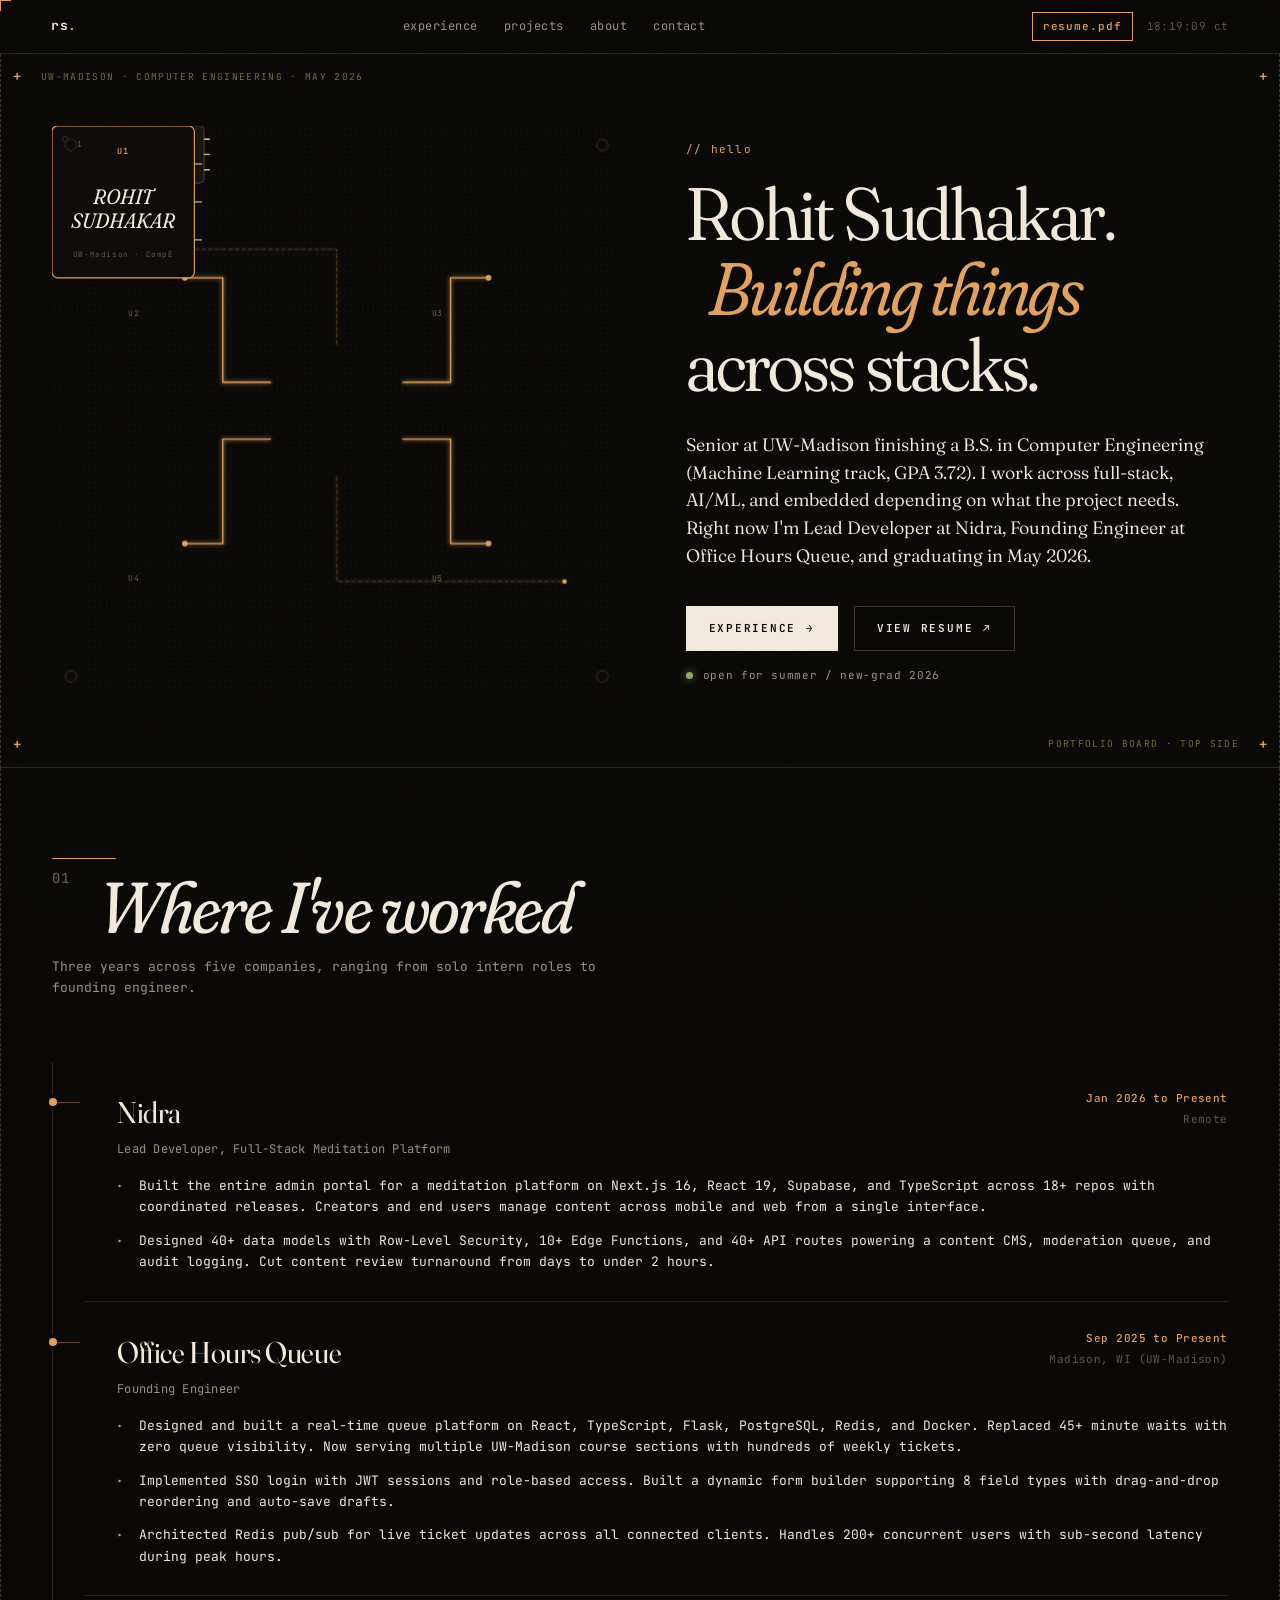
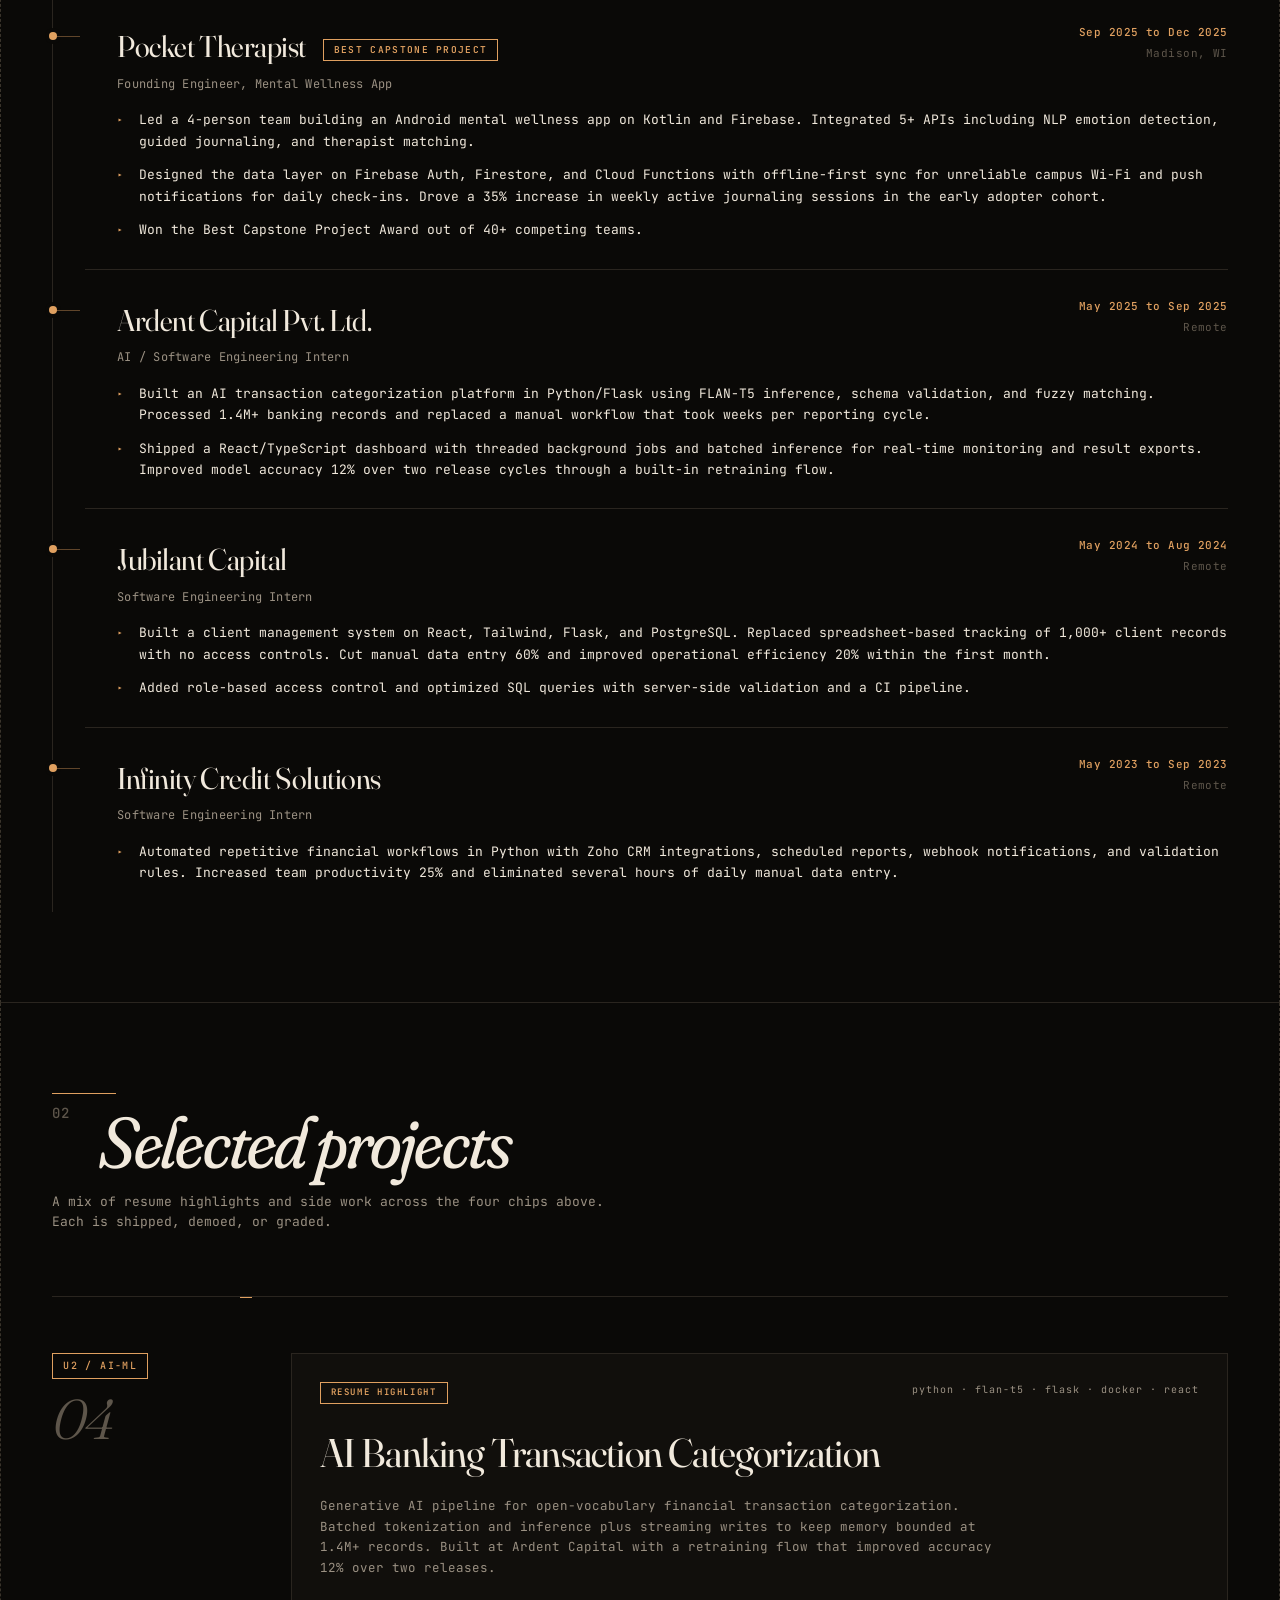
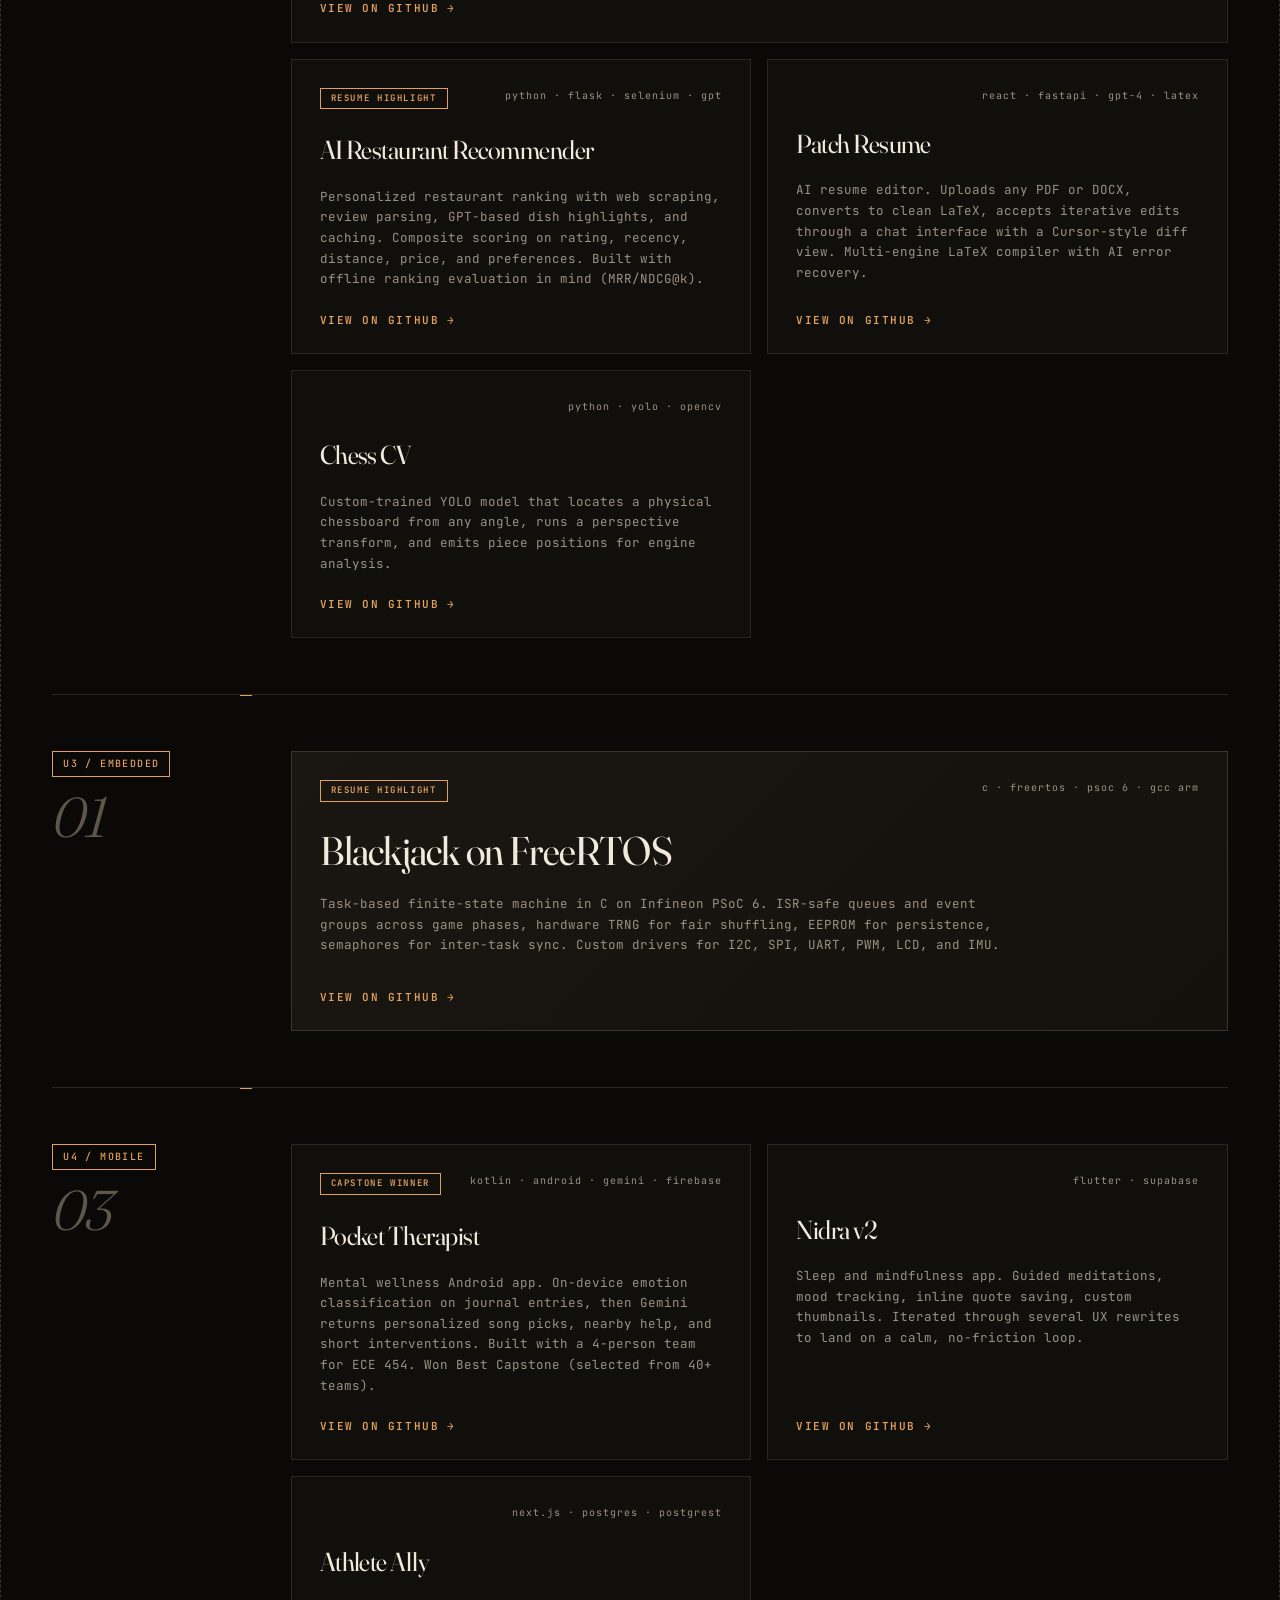
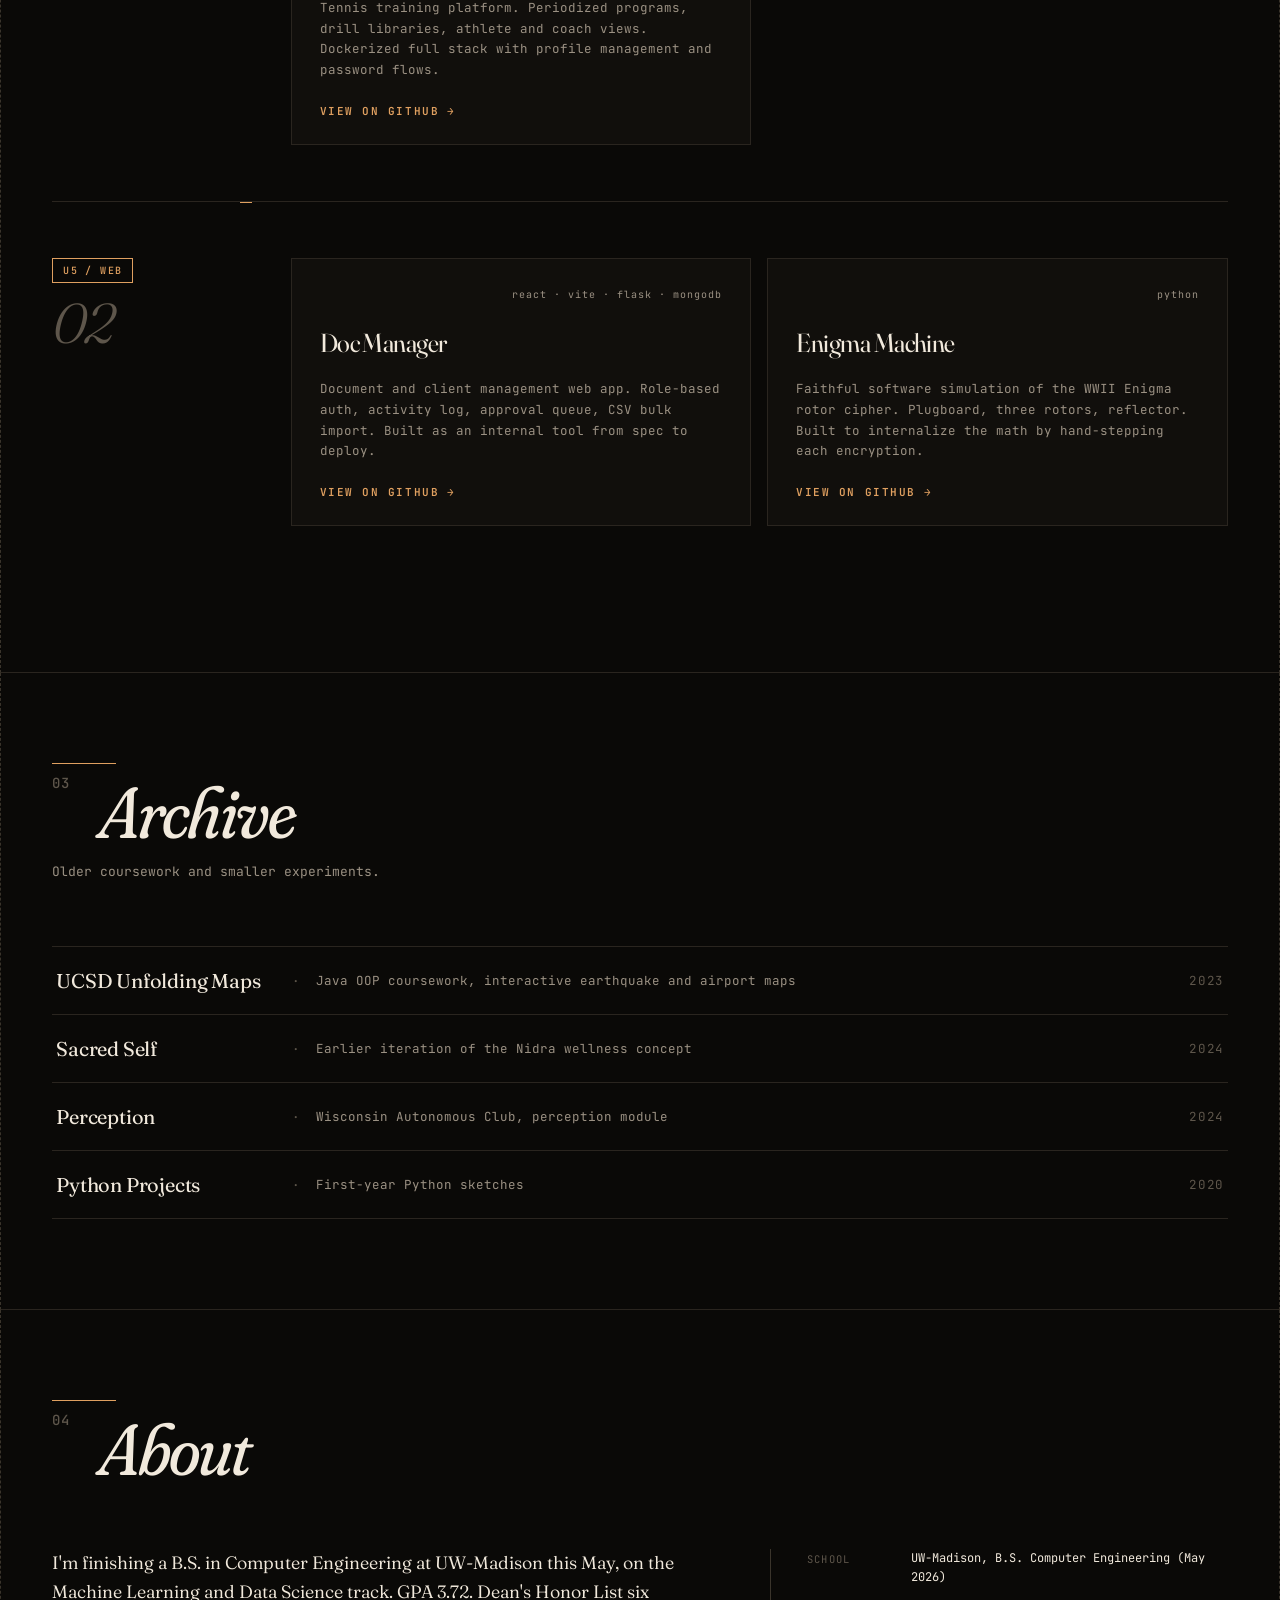
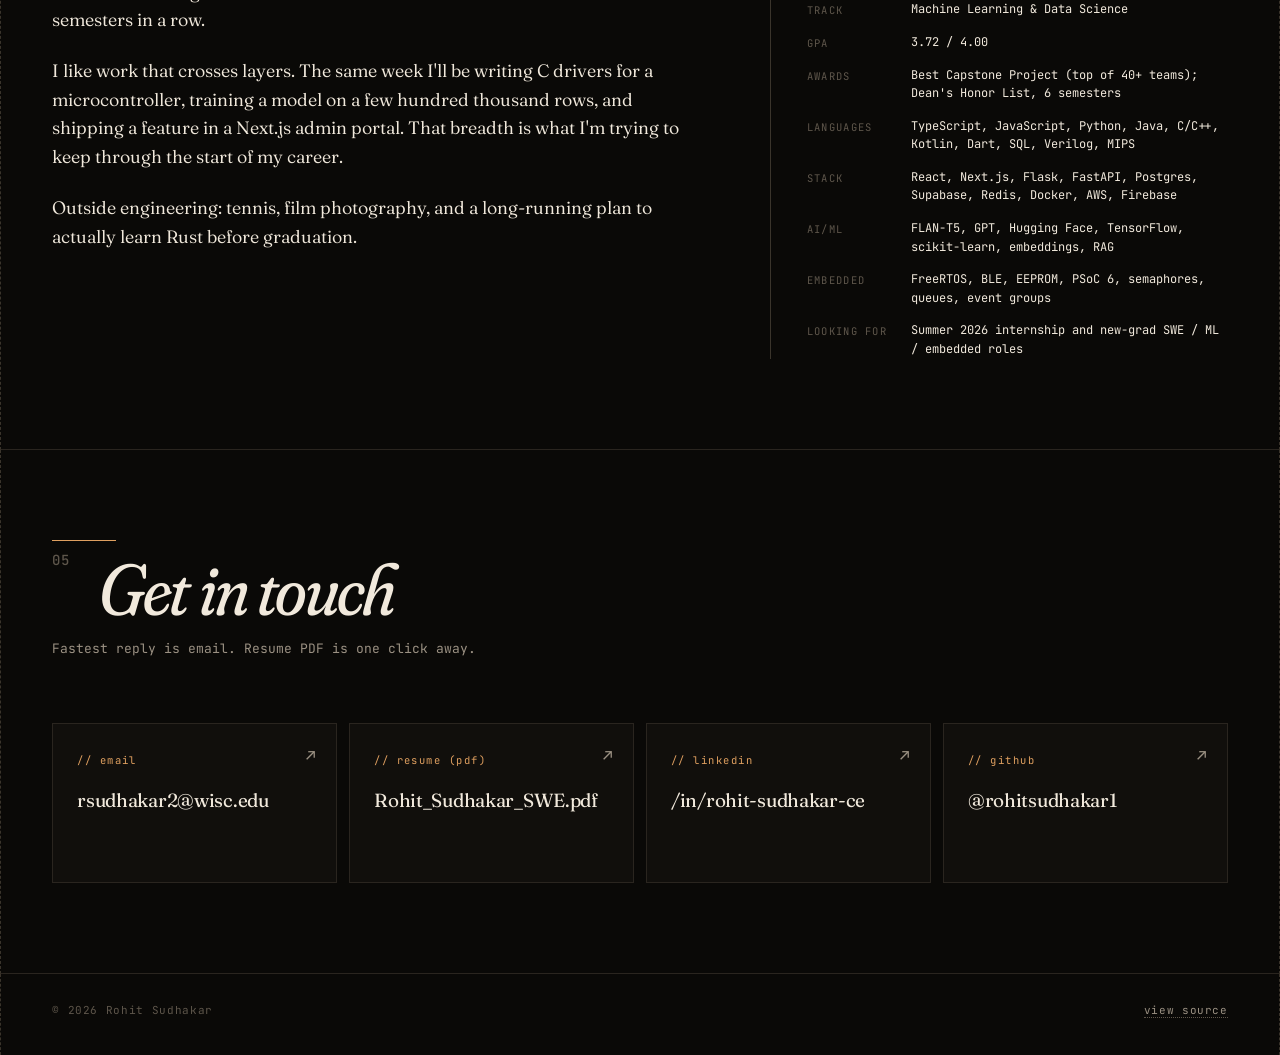
==== commit 20ecdfd3: "rewrite content with real CV data, add experience timeline, resume button, remove ai-tell phrasing" ====
--- a/index.html
+++ b/index.html
@@ -3,35 +3,29 @@
 <head>
 <meta charset="UTF-8">
 <meta name="viewport" content="width=device-width, initial-scale=1.0">
-<title>rohit.sudhakar / portfolio</title>
-<meta name="description" content="Rohit Sudhakar — CS &amp; Computer Engineering at UW–Madison. AI/ML, web, mobile, and embedded systems.">
+<title>Rohit Sudhakar</title>
+<meta name="description" content="Rohit Sudhakar. Computer Engineering senior at UW-Madison. Full-stack, AI/ML, embedded.">
 <link rel="preconnect" href="https://fonts.googleapis.com">
 <link rel="preconnect" href="https://fonts.gstatic.com" crossorigin>
-<link href="https://fonts.googleapis.com/css2?family=Fraunces:opsz,wght,SOFT,WONK@9..144,300..900,0..100,0..1&family=JetBrains+Mono:wght@400;500;600&family=Space+Grotesk:wght@400;500;700&display=swap" rel="stylesheet">
+<link href="https://fonts.googleapis.com/css2?family=Fraunces:opsz,wght,SOFT,WONK@9..144,300..900,0..100,0..1&family=JetBrains+Mono:wght@400;500;600&display=swap" rel="stylesheet">
 <link rel="stylesheet" href="styles.css">
 </head>
 <body>
 
 <div class="grain"></div>
-<div class="scanlines"></div>
-<div class="cursor" id="cursor"><span class="cx"></span><span class="cy"></span><b class="cl"></b></div>
-
-<!-- BOOT LINE -->
-<div class="boot" id="boot"></div>
+<div class="cursor" id="cursor"><span class="cx"></span><span class="cy"></span></div>
 
 <header class="topbar">
   <div class="topbar-inner">
     <span class="brand">RS<span class="brand-dot">.</span></span>
     <nav class="nav">
-      <a href="#work">work</a>
+      <a href="#experience">experience</a>
+      <a href="#work">projects</a>
       <a href="#about">about</a>
       <a href="#contact">contact</a>
-      <a href="https://github.com/rohitsudhakar1" target="_blank" rel="noopener">github ↗</a>
     </nav>
     <span class="instruments">
-      <span class="led led-pwr" title="power"></span>
-      <span class="led led-act" title="activity"></span>
-      <span class="led led-net" title="network"></span>
+      <a class="resume-btn" href="Rohit_Sudhakar_SWE.pdf" target="_blank" rel="noopener">resume.pdf</a>
       <span class="clock" id="clock">--:--:-- CT</span>
     </span>
   </div>
@@ -39,15 +33,15 @@
 
 <main>
 
-<!-- HERO — PCB schematic -->
+<!-- HERO -->
 <section class="hero">
   <div class="hero-corner tl">+</div>
   <div class="hero-corner tr">+</div>
   <div class="hero-corner bl">+</div>
   <div class="hero-corner br">+</div>
 
-  <div class="silk silk-tl">REV 2026.05 · CY8C6347BZI-BLD53 · ROHIT_OS v1</div>
-  <div class="silk silk-br">PORTFOLIO BOARD · 4-LAYER · LEAD-FREE · ↑ TOP SIDE</div>
+  <div class="silk silk-tl">UW-MADISON · COMPUTER ENGINEERING · MAY 2026</div>
+  <div class="silk silk-br">PORTFOLIO BOARD · TOP SIDE</div>
 
   <div class="hero-grid">
     <!-- LEFT: schematic SVG -->
@@ -69,22 +63,15 @@
 
         <rect width="600" height="600" fill="url(#pour)" opacity="0.5"/>
 
-        <!-- Traces — copper paths -->
         <g class="traces" stroke="#e0a060" stroke-width="1.4" fill="none" filter="url(#glow)" stroke-linecap="square">
-          <!-- U1 to AI/ML (top-left) -->
           <path class="trace" d="M 230 270 L 180 270 L 180 160 L 140 160"/>
-          <!-- U1 to EMBEDDED (top-right) -->
           <path class="trace" d="M 370 270 L 420 270 L 420 160 L 460 160"/>
-          <!-- U1 to MOBILE (bottom-left) -->
           <path class="trace" d="M 230 330 L 180 330 L 180 440 L 140 440"/>
-          <!-- U1 to WEB (bottom-right) -->
           <path class="trace" d="M 370 330 L 420 330 L 420 440 L 460 440"/>
-          <!-- Power rails -->
           <path class="trace dim" d="M 300 230 L 300 130 L 60 130"/>
           <path class="trace dim" d="M 300 370 L 300 480 L 540 480"/>
         </g>
 
-        <!-- Pads on trace endpoints -->
         <g class="pads" fill="#e0a060">
           <circle cx="140" cy="160" r="3"/>
           <circle cx="460" cy="160" r="3"/>
@@ -94,7 +81,6 @@
           <circle cx="540" cy="480" r="2.5"/>
         </g>
 
-        <!-- Daughter components: AI/ML -->
         <g class="chip" data-chip="ai" transform="translate(60 130)">
           <rect x="0" y="0" width="160" height="60" rx="4" ry="4" fill="#181511" stroke="#3a342b"/>
           <g class="chip-pins" stroke="#c7b46a" stroke-width="1.2">
@@ -107,10 +93,9 @@
           </g>
           <text x="80" y="22" text-anchor="middle" class="chip-ref">U2</text>
           <text x="80" y="42" text-anchor="middle" class="chip-name">AI / ML</text>
-          <text x="80" y="55" text-anchor="middle" class="chip-sub">4 modules</text>
-        </g>
-
-        <!-- Daughter components: EMBEDDED -->
+          <text x="80" y="55" text-anchor="middle" class="chip-sub">categorization, llm tools</text>
+        </g>
+
         <g class="chip" data-chip="embedded" transform="translate(380 130)">
           <rect x="0" y="0" width="160" height="60" rx="4" ry="4" fill="#181511" stroke="#3a342b"/>
           <g class="chip-pins" stroke="#c7b46a" stroke-width="1.2">
@@ -123,10 +108,9 @@
           </g>
           <text x="80" y="22" text-anchor="middle" class="chip-ref">U3</text>
           <text x="80" y="42" text-anchor="middle" class="chip-name">EMBEDDED</text>
-          <text x="80" y="55" text-anchor="middle" class="chip-sub">1 module</text>
-        </g>
-
-        <!-- Daughter components: MOBILE -->
+          <text x="80" y="55" text-anchor="middle" class="chip-sub">freertos, psoc6, c</text>
+        </g>
+
         <g class="chip" data-chip="mobile" transform="translate(60 410)">
           <rect x="0" y="0" width="160" height="60" rx="4" ry="4" fill="#181511" stroke="#3a342b"/>
           <g class="chip-pins" stroke="#c7b46a" stroke-width="1.2">
@@ -139,10 +123,9 @@
           </g>
           <text x="80" y="22" text-anchor="middle" class="chip-ref">U4</text>
           <text x="80" y="42" text-anchor="middle" class="chip-name">MOBILE</text>
-          <text x="80" y="55" text-anchor="middle" class="chip-sub">3 modules</text>
-        </g>
-
-        <!-- Daughter components: WEB -->
+          <text x="80" y="55" text-anchor="middle" class="chip-sub">kotlin, flutter</text>
+        </g>
+
         <g class="chip" data-chip="web" transform="translate(380 410)">
           <rect x="0" y="0" width="160" height="60" rx="4" ry="4" fill="#181511" stroke="#3a342b"/>
           <g class="chip-pins" stroke="#c7b46a" stroke-width="1.2">
@@ -155,15 +138,12 @@
           </g>
           <text x="80" y="22" text-anchor="middle" class="chip-ref">U5</text>
           <text x="80" y="42" text-anchor="middle" class="chip-name">WEB</text>
-          <text x="80" y="55" text-anchor="middle" class="chip-sub">2 modules</text>
-        </g>
-
-        <!-- Main IC: U1 -->
+          <text x="80" y="55" text-anchor="middle" class="chip-sub">next.js, react, flask</text>
+        </g>
+
         <g class="chip main" transform="translate(225 220)">
           <rect x="0" y="0" width="150" height="160" rx="6" ry="6" fill="#0e0c09" stroke="#e0a060" stroke-width="1.2"/>
-          <!-- Notch -->
           <circle cx="14" cy="14" r="3" fill="none" stroke="#3a342b" stroke-width="1"/>
-          <!-- Pins -->
           <g class="chip-pins" stroke="#e0a060" stroke-width="1.4">
             <line x1="0" y1="40" x2="-8" y2="40"/>
             <line x1="0" y1="80" x2="-8" y2="80"/>
@@ -175,17 +155,15 @@
           <text x="75" y="30" text-anchor="middle" class="chip-ref main-ref">U1</text>
           <text x="75" y="82" text-anchor="middle" class="chip-name main-name">ROHIT</text>
           <text x="75" y="108" text-anchor="middle" class="chip-name main-name">SUDHAKAR</text>
-          <text x="75" y="138" text-anchor="middle" class="chip-sub">UW–Madison · CS + CompE</text>
-        </g>
-
-        <!-- Reference designators on board -->
+          <text x="75" y="138" text-anchor="middle" class="chip-sub">UW-Madison · CompE</text>
+        </g>
+
         <text x="20" y="22" class="silk-tx">U1</text>
         <text x="80" y="200" class="silk-tx">U2</text>
         <text x="400" y="200" class="silk-tx">U3</text>
         <text x="80" y="480" class="silk-tx">U4</text>
         <text x="400" y="480" class="silk-tx">U5</text>
 
-        <!-- Mounting holes -->
         <g class="holes" fill="#0b0a08" stroke="#3a342b" stroke-width="1">
           <circle cx="20" cy="20" r="6"/>
           <circle cx="580" cy="20" r="6"/>
@@ -197,39 +175,146 @@
 
     <!-- RIGHT: copy -->
     <div class="hero-copy">
-      <span class="kicker">// hello world</span>
+      <span class="kicker">// hello</span>
       <h1 class="display">
-        <span class="line">I build at the</span>
-        <span class="line italic">seam between</span>
-        <span class="line">software<span class="amp"> &amp; </span>silicon.</span>
+        <span class="line">Rohit Sudhakar.</span>
+        <span class="line italic">Building things</span>
+        <span class="line">across stacks.</span>
       </h1>
       <p class="lede">
-        Senior at the University of Wisconsin–Madison, double-majoring in
-        Computer Science and Computer Engineering. I like work that crosses
-        layers: ML systems that ship, firmware that holds real-time deadlines,
-        and the web glue in between.
+        Senior at UW-Madison finishing a B.S. in Computer Engineering (Machine Learning track, GPA 3.72). I work across full-stack, AI/ML, and embedded depending on what the project needs. Right now I'm Lead Developer at Nidra, Founding Engineer at Office Hours Queue, and graduating in May 2026.
       </p>
       <div class="hero-foot">
-        <a class="cta" href="#work"><span>See the work</span><span class="arrow">↓</span></a>
-        <span class="status"><span class="dot"></span>open · summer / new-grad ’26</span>
-      </div>
-      <div class="datasheet">
-        <span class="ds-k">datasheet</span>
-        <span class="ds-row"><b>PKG</b> · 22-pin engineer · Madison, WI</span>
-        <span class="ds-row"><b>VCC</b> · 3.3–5.0 V (caffeinated)</span>
-        <span class="ds-row"><b>OPS</b> · ML inference, firmware, web</span>
-        <span class="ds-row"><b>FREQ</b> · 200 wpm typing · 8 ms reflex</span>
+        <a class="cta" href="#experience"><span>experience</span><span class="arrow">→</span></a>
+        <a class="cta-secondary" href="Rohit_Sudhakar_SWE.pdf" target="_blank" rel="noopener"><span>view resume</span><span class="arrow">↗</span></a>
+        <span class="status"><span class="dot"></span>open for summer / new-grad 2026</span>
       </div>
     </div>
   </div>
 </section>
 
-<!-- WORK -->
+<!-- EXPERIENCE -->
+<section id="experience" class="experience">
+  <div class="section-head">
+    <span class="rule"></span>
+    <h2><span class="num">01</span> Where I've worked</h2>
+    <p class="sec-sub">Three years across five companies, ranging from solo intern roles to founding engineer.</p>
+  </div>
+
+  <div class="timeline">
+
+    <article class="job">
+      <div class="job-head">
+        <div>
+          <h3>Nidra</h3>
+          <span class="role">Lead Developer, Full-Stack Meditation Platform</span>
+        </div>
+        <div class="job-meta">
+          <span class="date">Jan 2026 to Present</span>
+          <span class="loc">Remote</span>
+        </div>
+      </div>
+      <ul>
+        <li>Built the entire admin portal for a meditation platform on Next.js 16, React 19, Supabase, and TypeScript across 18+ repos with coordinated releases. Creators and end users manage content across mobile and web from a single interface.</li>
+        <li>Designed 40+ data models with Row-Level Security, 10+ Edge Functions, and 40+ API routes powering a content CMS, moderation queue, and audit logging. Cut content review turnaround from days to under 2 hours.</li>
+      </ul>
+    </article>
+
+    <article class="job">
+      <div class="job-head">
+        <div>
+          <h3>Office Hours Queue</h3>
+          <span class="role">Founding Engineer</span>
+        </div>
+        <div class="job-meta">
+          <span class="date">Sep 2025 to Present</span>
+          <span class="loc">Madison, WI (UW-Madison)</span>
+        </div>
+      </div>
+      <ul>
+        <li>Designed and built a real-time queue platform on React, TypeScript, Flask, PostgreSQL, Redis, and Docker. Replaced 45+ minute waits with zero queue visibility. Now serving multiple UW-Madison course sections with hundreds of weekly tickets.</li>
+        <li>Implemented SSO login with JWT sessions and role-based access. Built a dynamic form builder supporting 8 field types with drag-and-drop reordering and auto-save drafts.</li>
+        <li>Architected Redis pub/sub for live ticket updates across all connected clients. Handles 200+ concurrent users with sub-second latency during peak hours.</li>
+      </ul>
+    </article>
+
+    <article class="job">
+      <div class="job-head">
+        <div>
+          <h3>Pocket Therapist <span class="award">Best Capstone Project</span></h3>
+          <span class="role">Founding Engineer, Mental Wellness App</span>
+        </div>
+        <div class="job-meta">
+          <span class="date">Sep 2025 to Dec 2025</span>
+          <span class="loc">Madison, WI</span>
+        </div>
+      </div>
+      <ul>
+        <li>Led a 4-person team building an Android mental wellness app on Kotlin and Firebase. Integrated 5+ APIs including NLP emotion detection, guided journaling, and therapist matching.</li>
+        <li>Designed the data layer on Firebase Auth, Firestore, and Cloud Functions with offline-first sync for unreliable campus Wi-Fi and push notifications for daily check-ins. Drove a 35% increase in weekly active journaling sessions in the early adopter cohort.</li>
+        <li>Won the Best Capstone Project Award out of 40+ competing teams.</li>
+      </ul>
+    </article>
+
+    <article class="job">
+      <div class="job-head">
+        <div>
+          <h3>Ardent Capital Pvt. Ltd.</h3>
+          <span class="role">AI / Software Engineering Intern</span>
+        </div>
+        <div class="job-meta">
+          <span class="date">May 2025 to Sep 2025</span>
+          <span class="loc">Remote</span>
+        </div>
+      </div>
+      <ul>
+        <li>Built an AI transaction categorization platform in Python/Flask using FLAN-T5 inference, schema validation, and fuzzy matching. Processed 1.4M+ banking records and replaced a manual workflow that took weeks per reporting cycle.</li>
+        <li>Shipped a React/TypeScript dashboard with threaded background jobs and batched inference for real-time monitoring and result exports. Improved model accuracy 12% over two release cycles through a built-in retraining flow.</li>
+      </ul>
+    </article>
+
+    <article class="job">
+      <div class="job-head">
+        <div>
+          <h3>Jubilant Capital</h3>
+          <span class="role">Software Engineering Intern</span>
+        </div>
+        <div class="job-meta">
+          <span class="date">May 2024 to Aug 2024</span>
+          <span class="loc">Remote</span>
+        </div>
+      </div>
+      <ul>
+        <li>Built a client management system on React, Tailwind, Flask, and PostgreSQL. Replaced spreadsheet-based tracking of 1,000+ client records with no access controls. Cut manual data entry 60% and improved operational efficiency 20% within the first month.</li>
+        <li>Added role-based access control and optimized SQL queries with server-side validation and a CI pipeline.</li>
+      </ul>
+    </article>
+
+    <article class="job">
+      <div class="job-head">
+        <div>
+          <h3>Infinity Credit Solutions</h3>
+          <span class="role">Software Engineering Intern</span>
+        </div>
+        <div class="job-meta">
+          <span class="date">May 2023 to Sep 2023</span>
+          <span class="loc">Remote</span>
+        </div>
+      </div>
+      <ul>
+        <li>Automated repetitive financial workflows in Python with Zoho CRM integrations, scheduled reports, webhook notifications, and validation rules. Increased team productivity 25% and eliminated several hours of daily manual data entry.</li>
+      </ul>
+    </article>
+
+  </div>
+</section>
+
+<!-- WORK / PROJECTS -->
 <section id="work" class="work">
   <div class="section-head">
     <span class="rule"></span>
-    <h2><span class="num">01</span> Selected work</h2>
-    <p class="sec-sub">Ten projects across four disciplines. Each shipped, demoed, or graded.</p>
+    <h2><span class="num">02</span> Selected projects</h2>
+    <p class="sec-sub">A mix of resume highlights and side work across the four chips above. Each is shipped, demoed, or graded.</p>
   </div>
 
   <!-- AI / ML -->
@@ -237,39 +322,41 @@
     <div class="band-label">
       <span class="band-num">U2 / ai-ml</span>
       <span class="band-count">04</span>
-      <span class="band-blurb">Pipelines, models, retraining loops.</span>
     </div>
     <div class="cards">
 
       <a class="card feature" href="https://github.com/rohitsudhakar1/xns-ai-categorization" target="_blank" rel="noopener">
         <div class="card-meta">
-          <span class="tag-pill">flagship</span>
-          <span class="card-stack">FLAN-T5 · LinearSVC · Flask · Docker</span>
-        </div>
-        <h3>XNS Categorization Engine</h3>
-        <p>End-to-end ML pipeline categorizing 1.4M+ banking transactions. Two-stage inference (fast SVC fallback + FLAN-T5 for tail), fuzzy normalization, retraining loop from corrected exports. Built at Ardent Capital.</p>
-        <span class="card-cta">read <span class="arrow">→</span></span>
+          <span class="tag-pill">resume highlight</span>
+          <span class="card-stack">Python · FLAN-T5 · Flask · Docker · React</span>
+        </div>
+        <h3>AI Banking Transaction Categorization</h3>
+        <p>Generative AI pipeline for open-vocabulary financial transaction categorization. Batched tokenization and inference plus streaming writes to keep memory bounded at 1.4M+ records. Built at Ardent Capital with a retraining flow that improved accuracy 12% over two releases.</p>
+        <span class="card-cta">view on github<span class="arrow">→</span></span>
+      </a>
+
+      <a class="card" href="https://github.com/rohitsudhakar1/Restaurant_finder" target="_blank" rel="noopener">
+        <div class="card-meta">
+          <span class="tag-pill">resume highlight</span>
+          <span class="card-stack">Python · Flask · Selenium · GPT</span>
+        </div>
+        <h3>AI Restaurant Recommender</h3>
+        <p>Personalized restaurant ranking with web scraping, review parsing, GPT-based dish highlights, and caching. Composite scoring on rating, recency, distance, price, and preferences. Built with offline ranking evaluation in mind (MRR/NDCG@k).</p>
+        <span class="card-cta">view on github<span class="arrow">→</span></span>
       </a>
 
       <a class="card" href="https://github.com/rohitsudhakar1/patch-resume" target="_blank" rel="noopener">
         <div class="card-meta"><span class="card-stack">React · FastAPI · GPT-4 · LaTeX</span></div>
         <h3>Patch Resume</h3>
-        <p>AI resume editor — uploads any PDF/DOCX, converts to clean LaTeX, accepts iterative edits via chat with Cursor-style diff preview. Multi-engine LaTeX compiler with AI-driven error recovery.</p>
-        <span class="card-cta">read <span class="arrow">→</span></span>
-      </a>
-
-      <a class="card" href="https://github.com/rohitsudhakar1/Restaurant_finder" target="_blank" rel="noopener">
-        <div class="card-meta"><span class="card-stack">Python · Flask · Selenium · GPT</span></div>
-        <h3>Restaurant Finder</h3>
-        <p>Scrapes &amp; ranks restaurants by city, then has GPT distill review themes into per-dish highlights. Cached locally so repeat queries are instant.</p>
-        <span class="card-cta">read <span class="arrow">→</span></span>
+        <p>AI resume editor. Uploads any PDF or DOCX, converts to clean LaTeX, accepts iterative edits through a chat interface with a Cursor-style diff view. Multi-engine LaTeX compiler with AI error recovery.</p>
+        <span class="card-cta">view on github<span class="arrow">→</span></span>
       </a>
 
       <a class="card" href="https://github.com/rohitsudhakar1/Chess" target="_blank" rel="noopener">
         <div class="card-meta"><span class="card-stack">Python · YOLO · OpenCV</span></div>
         <h3>Chess CV</h3>
-        <p>Custom-trained YOLO model that locates a physical board from any angle, runs a perspective transform, and emits piece positions ready for engine analysis.</p>
-        <span class="card-cta">read <span class="arrow">→</span></span>
+        <p>Custom-trained YOLO model that locates a physical chessboard from any angle, runs a perspective transform, and emits piece positions for engine analysis.</p>
+        <span class="card-cta">view on github<span class="arrow">→</span></span>
       </a>
 
     </div>
@@ -280,17 +367,16 @@
     <div class="band-label">
       <span class="band-num">U3 / embedded</span>
       <span class="band-count">01</span>
-      <span class="band-blurb">Bare-metal C on Arm Cortex-M.</span>
     </div>
     <div class="cards">
       <a class="card feature dark" href="https://github.com/rohitsudhakar1/FreeRTOS-Blackjack" target="_blank" rel="noopener">
         <div class="card-meta">
-          <span class="tag-pill">hardware</span>
+          <span class="tag-pill">resume highlight</span>
           <span class="card-stack">C · FreeRTOS · PSoC 6 · GCC ARM</span>
         </div>
-        <h3>FreeRTOS Blackjack</h3>
-        <p>Bare-metal microcontroller coursework on Infineon PSoC 6. Custom drivers for I²C, SPI, UART, PWM, LCD, IMU, EEPROM. Final units run on FreeRTOS — tasks, semaphores, queues, task notifications.</p>
-        <span class="card-cta">read <span class="arrow">→</span></span>
+        <h3>Blackjack on FreeRTOS</h3>
+        <p>Task-based finite-state machine in C on Infineon PSoC 6. ISR-safe queues and event groups across game phases, hardware TRNG for fair shuffling, EEPROM for persistence, semaphores for inter-task sync. Custom drivers for I2C, SPI, UART, PWM, LCD, and IMU.</p>
+        <span class="card-cta">view on github<span class="arrow">→</span></span>
       </a>
     </div>
   </div>
@@ -300,29 +386,31 @@
     <div class="band-label">
       <span class="band-num">U4 / mobile</span>
       <span class="band-count">03</span>
-      <span class="band-blurb">Native + cross-platform.</span>
     </div>
     <div class="cards">
 
       <a class="card" href="https://github.com/rohitsudhakar1/PocketTherapist" target="_blank" rel="noopener">
-        <div class="card-meta"><span class="card-stack">Kotlin · Android · Gemini · Firebase</span></div>
+        <div class="card-meta">
+          <span class="tag-pill">capstone winner</span>
+          <span class="card-stack">Kotlin · Android · Gemini · Firebase</span>
+        </div>
         <h3>Pocket Therapist</h3>
-        <p>Mental wellness Android app. Journals are emotion-classified on-device, then Gemini returns personalized song picks, nearby help, and 2–10 min interventions. Built with a 4-person ECE 454 team.</p>
-        <span class="card-cta">read <span class="arrow">→</span></span>
+        <p>Mental wellness Android app. On-device emotion classification on journal entries, then Gemini returns personalized song picks, nearby help, and short interventions. Built with a 4-person team for ECE 454. Won Best Capstone (selected from 40+ teams).</p>
+        <span class="card-cta">view on github<span class="arrow">→</span></span>
       </a>
 
       <a class="card" href="https://github.com/rohitsudhakar1/NidraV2" target="_blank" rel="noopener">
         <div class="card-meta"><span class="card-stack">Flutter · Supabase</span></div>
         <h3>Nidra v2</h3>
-        <p>Sleep &amp; mindfulness app — guided meditations, mood tracking, save-quote-inline, custom thumbnails. Iterated through several UX rewrites to hit a calm, no-friction loop.</p>
-        <span class="card-cta">read <span class="arrow">→</span></span>
+        <p>Sleep and mindfulness app. Guided meditations, mood tracking, inline quote saving, custom thumbnails. Iterated through several UX rewrites to land on a calm, no-friction loop.</p>
+        <span class="card-cta">view on github<span class="arrow">→</span></span>
       </a>
 
       <a class="card" href="https://github.com/rohitsudhakar1/athlete-ally" target="_blank" rel="noopener">
         <div class="card-meta"><span class="card-stack">Next.js · Postgres · PostgREST</span></div>
         <h3>Athlete Ally</h3>
-        <p>Tennis training platform — periodized programs, drill libraries, athlete &amp; coach views. Dockerized full stack with profile management and password flows.</p>
-        <span class="card-cta">read <span class="arrow">→</span></span>
+        <p>Tennis training platform. Periodized programs, drill libraries, athlete and coach views. Dockerized full stack with profile management and password flows.</p>
+        <span class="card-cta">view on github<span class="arrow">→</span></span>
       </a>
 
     </div>
@@ -333,22 +421,21 @@
     <div class="band-label">
       <span class="band-num">U5 / web</span>
       <span class="band-count">02</span>
-      <span class="band-blurb">Backends &amp; small clean UIs.</span>
     </div>
     <div class="cards">
 
       <a class="card" href="https://github.com/rohitsudhakar1/docMangWeb" target="_blank" rel="noopener">
         <div class="card-meta"><span class="card-stack">React · Vite · Flask · MongoDB</span></div>
         <h3>Doc Manager</h3>
-        <p>Document &amp; client management web app. Role-based auth, activity log, approval queue, CSV bulk import. Built as an internal tool from spec to deploy.</p>
-        <span class="card-cta">read <span class="arrow">→</span></span>
+        <p>Document and client management web app. Role-based auth, activity log, approval queue, CSV bulk import. Built as an internal tool from spec to deploy.</p>
+        <span class="card-cta">view on github<span class="arrow">→</span></span>
       </a>
 
       <a class="card" href="https://github.com/rohitsudhakar1/Enigma" target="_blank" rel="noopener">
         <div class="card-meta"><span class="card-stack">Python</span></div>
         <h3>Enigma Machine</h3>
-        <p>Faithful software simulation of the WWII Enigma rotor cipher — plugboard, three rotors, reflector. Built to internalize the math by hand-stepping each encryption.</p>
-        <span class="card-cta">read <span class="arrow">→</span></span>
+        <p>Faithful software simulation of the WWII Enigma rotor cipher. Plugboard, three rotors, reflector. Built to internalize the math by hand-stepping each encryption.</p>
+        <span class="card-cta">view on github<span class="arrow">→</span></span>
       </a>
 
     </div>
@@ -360,13 +447,13 @@
 <section class="archive">
   <div class="section-head">
     <span class="rule"></span>
-    <h2><span class="num">02</span> Archive</h2>
-    <p class="sec-sub">Older coursework &amp; small experiments.</p>
+    <h2><span class="num">03</span> Archive</h2>
+    <p class="sec-sub">Older coursework and smaller experiments.</p>
   </div>
   <ul class="arc-list">
-    <li><a href="https://github.com/rohitsudhakar1/UCSDUnfoldingMaps" target="_blank">UCSD Unfolding Maps</a><span class="dot-sep">·</span><span>Java OOP coursework — interactive earthquake &amp; airport maps</span><span class="year">2023</span></li>
+    <li><a href="https://github.com/rohitsudhakar1/UCSDUnfoldingMaps" target="_blank">UCSD Unfolding Maps</a><span class="dot-sep">·</span><span>Java OOP coursework, interactive earthquake and airport maps</span><span class="year">2023</span></li>
     <li><a href="https://github.com/rohitsudhakar1/Sacred-Self-app" target="_blank">Sacred Self</a><span class="dot-sep">·</span><span>Earlier iteration of the Nidra wellness concept</span><span class="year">2024</span></li>
-    <li><a href="https://github.com/rohitsudhakar1/Perception" target="_blank">Perception</a><span class="dot-sep">·</span><span>Wisconsin Autonomous Club — perception module</span><span class="year">2024</span></li>
+    <li><a href="https://github.com/rohitsudhakar1/Perception" target="_blank">Perception</a><span class="dot-sep">·</span><span>Wisconsin Autonomous Club, perception module</span><span class="year">2024</span></li>
     <li><a href="https://github.com/rohitsudhakar1/Python_projects" target="_blank">Python Projects</a><span class="dot-sep">·</span><span>First-year Python sketches</span><span class="year">2020</span></li>
   </ul>
 </section>
@@ -375,23 +462,27 @@
 <section id="about" class="about">
   <div class="section-head">
     <span class="rule"></span>
-    <h2><span class="num">03</span> About</h2>
+    <h2><span class="num">04</span> About</h2>
   </div>
 
   <div class="about-grid">
     <div class="about-copy">
-      <p>I'm a senior at the <strong>University of Wisconsin–Madison</strong>, double-majoring in <strong>Computer Science</strong> and <strong>Computer Engineering</strong>. The kind of work I keep coming back to crosses layers — a model that's no good unless it ships, firmware that's no good unless it holds a deadline, a UI that's no good unless someone uses it twice.</p>
-      <p>Most recently I built <strong>XNS</strong>, an ML categorization platform that processed <strong>1.4M+ banking records</strong>, at Ardent Capital. Before that I was on the Wisconsin Autonomous Club's perception team. In my own time I keep one embedded project and one full-stack app moving in parallel — current rotation is the FreeRTOS work and patch-resume.</p>
-      <p>Outside engineering: tennis (NTRP 4.0-ish, still climbing), film photography, and an ongoing argument with myself about whether to learn Rust before I graduate.</p>
+      <p>I'm finishing a B.S. in Computer Engineering at UW-Madison this May, on the Machine Learning and Data Science track. GPA 3.72. Dean's Honor List six semesters in a row.</p>
+      <p>I like work that crosses layers. The same week I'll be writing C drivers for a microcontroller, training a model on a few hundred thousand rows, and shipping a feature in a Next.js admin portal. That breadth is what I'm trying to keep through the start of my career.</p>
+      <p>Outside engineering: tennis, film photography, and a long-running plan to actually learn Rust before graduation.</p>
     </div>
 
     <aside class="facts">
       <dl>
-        <dt>School</dt><dd>UW–Madison · CS + Computer Engineering</dd>
-        <dt>Stack</dt><dd>Python · TypeScript · Kotlin · C · React · FastAPI · Postgres</dd>
-        <dt>Hardware</dt><dd>PSoC 6 · STM32 · Arduino · Raspberry Pi</dd>
-        <dt>Looking for</dt><dd>Summer / new-grad SWE · ML eng · embedded</dd>
-        <dt>Languages</dt><dd>English · Tamil · French (passable)</dd>
+        <dt>School</dt><dd>UW-Madison, B.S. Computer Engineering (May 2026)</dd>
+        <dt>Track</dt><dd>Machine Learning &amp; Data Science</dd>
+        <dt>GPA</dt><dd>3.72 / 4.00</dd>
+        <dt>Awards</dt><dd>Best Capstone Project (top of 40+ teams); Dean's Honor List, 6 semesters</dd>
+        <dt>Languages</dt><dd>TypeScript, JavaScript, Python, Java, C/C++, Kotlin, Dart, SQL, Verilog, MIPS</dd>
+        <dt>Stack</dt><dd>React, Next.js, Flask, FastAPI, Postgres, Supabase, Redis, Docker, AWS, Firebase</dd>
+        <dt>AI/ML</dt><dd>FLAN-T5, GPT, Hugging Face, TensorFlow, scikit-learn, embeddings, RAG</dd>
+        <dt>Embedded</dt><dd>FreeRTOS, BLE, EEPROM, PSoC 6, semaphores, queues, event groups</dd>
+        <dt>Looking for</dt><dd>Summer 2026 internship and new-grad SWE / ML / embedded roles</dd>
       </dl>
     </aside>
   </div>
@@ -401,13 +492,19 @@
 <section id="contact" class="contact">
   <div class="section-head">
     <span class="rule"></span>
-    <h2><span class="num">04</span> Get in touch</h2>
+    <h2><span class="num">05</span> Get in touch</h2>
+    <p class="sec-sub">Fastest reply is email. Resume PDF is one click away.</p>
   </div>
 
   <div class="contact-grid">
     <a class="contact-card" href="mailto:rsudhakar2@wisc.edu">
       <span class="cc-k">// email</span>
       <span class="cc-v">rsudhakar2@wisc.edu</span>
+      <span class="cc-arrow">↗</span>
+    </a>
+    <a class="contact-card" href="Rohit_Sudhakar_SWE.pdf" target="_blank" rel="noopener">
+      <span class="cc-k">// resume (pdf)</span>
+      <span class="cc-v">Rohit_Sudhakar_SWE.pdf</span>
       <span class="cc-arrow">↗</span>
     </a>
     <a class="contact-card" href="https://www.linkedin.com/in/rohit-sudhakar-ce/" target="_blank" rel="noopener">
@@ -428,8 +525,7 @@
 <footer>
   <div class="foot-inner">
     <span>© 2026 Rohit Sudhakar</span>
-    <span class="foot-mono" id="scrollLog">scroll · 0%</span>
-    <span class="foot-mono">no template · <a href="https://github.com/rohitsudhakar1/Project-Portfolio" target="_blank">view source</a></span>
+    <span class="foot-mono"><a href="https://github.com/rohitsudhakar1/Project-Portfolio" target="_blank">view source</a></span>
   </div>
 </footer>
 
--- a/styles.css
+++ b/styles.css
@@ -1,6 +1,5 @@
 /* ============================================================
-   ROHIT SUDHAKAR · PORTFOLIO BOARD
-   Aesthetic: PCB / lab-instrument · warm dark · serif + mono
+   ROHIT SUDHAKAR · PORTFOLIO
    ============================================================ */
 
 :root {
@@ -16,13 +15,11 @@
   --copper-2:  #d97757;
   --silk:      #c7b46a;
   --green:     #8fa66a;
-  --red:       #d96b4f;
 
   --serif: "Fraunces", "Times New Roman", serif;
   --mono:  "JetBrains Mono", ui-monospace, "SF Mono", Menlo, monospace;
-  --sans:  "Space Grotesk", system-ui, sans-serif;
-
-  --maxw: 1320px;
+
+  --maxw: 1280px;
   --pad-x: clamp(20px, 4vw, 56px);
 }
 
@@ -48,26 +45,14 @@
 a { color: inherit; text-decoration: none; }
 ::selection { background: var(--copper); color: var(--bg); }
 
-/* ============================================================
-   ATMOSPHERE — grain + scanlines + cursor
-   ============================================================ */
+/* Grain */
 .grain {
   position: fixed; inset: 0; pointer-events: none;
-  z-index: 200; opacity: 0.05; mix-blend-mode: overlay;
+  z-index: 200; opacity: 0.04; mix-blend-mode: overlay;
   background-image: url("data:image/svg+xml;utf8,<svg viewBox='0 0 200 200' xmlns='http://www.w3.org/2000/svg'><filter id='n'><feTurbulence type='fractalNoise' baseFrequency='1.5' numOctaves='2' stitchTiles='stitch'/></filter><rect width='100%25' height='100%25' filter='url(%23n)'/></svg>");
 }
-.scanlines {
-  position: fixed; inset: 0; pointer-events: none;
-  z-index: 199; opacity: 0.025;
-  background-image: repeating-linear-gradient(
-    to bottom,
-    rgba(255,255,255,0.6) 0px,
-    rgba(255,255,255,0.6) 1px,
-    transparent 1px,
-    transparent 3px
-  );
-}
-
+
+/* Cursor */
 .cursor {
   position: fixed; top: 0; left: 0;
   width: 1px; height: 1px;
@@ -75,57 +60,9 @@
   mix-blend-mode: difference;
   transform: translate(-50%, -50%);
 }
-.cursor .cx, .cursor .cy {
-  position: absolute;
-  background: var(--copper);
-}
-.cursor .cx {
-  height: 1px; width: 22px; left: -11px; top: 0;
-}
-.cursor .cy {
-  width: 1px; height: 22px; top: -11px; left: 0;
-}
-.cursor .cl {
-  position: absolute; top: 12px; left: 12px;
-  font-family: var(--mono); font-size: 9px;
-  color: var(--copper); white-space: nowrap;
-  letter-spacing: 0.06em;
-  font-weight: 500;
-  mix-blend-mode: normal;
-}
-
-/* ============================================================
-   BOOT LINE
-   ============================================================ */
-.boot {
-  position: fixed; top: 0; left: 0; right: 0;
-  z-index: 60;
-  padding: 6px var(--pad-x);
-  background: var(--bg);
-  color: var(--copper);
-  font-family: var(--mono);
-  font-size: 11px;
-  letter-spacing: 0.06em;
-  white-space: nowrap;
-  overflow: hidden;
-  border-bottom: 1px solid var(--line);
-  transform: translateY(0);
-  transition: transform 600ms ease 2400ms,
-              opacity 600ms ease 2400ms,
-              padding 600ms ease 2400ms;
-  pointer-events: none;
-}
-.boot.done {
-  transform: translateY(-100%);
-  opacity: 0;
-  padding: 0 var(--pad-x);
-}
-.boot::after {
-  content: "█";
-  margin-left: 2px;
-  animation: blink 1s steps(2) infinite;
-}
-@keyframes blink { 50% { opacity: 0; } }
+.cursor .cx, .cursor .cy { position: absolute; background: var(--copper); }
+.cursor .cx { height: 1px; width: 22px; left: -11px; top: 0; }
+.cursor .cy { width: 1px; height: 22px; top: -11px; left: 0; }
 
 /* ============================================================
    TOPBAR
@@ -173,27 +110,23 @@
 .nav a:hover::after { right: 0; }
 
 .instruments {
-  display: inline-flex; align-items: center; gap: 12px;
+  display: inline-flex; align-items: center; gap: 14px;
   color: var(--fg-dim);
   font-size: 11px;
   font-variant-numeric: tabular-nums;
 }
-.led {
-  width: 6px; height: 6px;
-  border-radius: 50%;
-  display: inline-block;
-  box-shadow: 0 0 6px currentColor;
-}
-.led-pwr { background: var(--green); color: var(--green); }
-.led-act { background: var(--copper); color: var(--copper); animation: actBlink 2.4s ease-in-out infinite; }
-.led-net { background: var(--silk); color: var(--silk); }
-@keyframes actBlink {
-  0%, 100% { opacity: 0.4; }
-  20%, 60% { opacity: 1; }
-}
-
-/* ============================================================
-   HERO — PCB schematic
+.resume-btn {
+  border: 1px solid var(--copper);
+  color: var(--copper);
+  padding: 5px 10px;
+  letter-spacing: 0.08em;
+  font-weight: 500;
+  transition: background 200ms ease, color 200ms ease;
+}
+.resume-btn:hover { background: var(--copper); color: var(--bg); }
+
+/* ============================================================
+   HERO
    ============================================================ */
 .hero {
   position: relative;
@@ -246,7 +179,6 @@
 }
 .schematic .board { width: 100%; height: 100%; display: block; }
 
-/* SVG text */
 .chip-ref {
   font-family: var(--mono);
   font-size: 9px;
@@ -290,7 +222,6 @@
   letter-spacing: 0.1em;
 }
 
-/* Trace draw-in animation */
 .traces .trace {
   stroke-dasharray: 600;
   stroke-dashoffset: 600;
@@ -323,9 +254,6 @@
   cursor: pointer;
   transition: transform 280ms ease;
 }
-.chip[data-chip] {
-  animation-delay: 1.7s;
-}
 .chip[data-chip="ai"]       { animation-delay: 1.7s; }
 .chip[data-chip="embedded"] { animation-delay: 1.85s; }
 .chip[data-chip="mobile"]   { animation-delay: 2.0s; }
@@ -355,7 +283,7 @@
   margin-bottom: 18px;
   opacity: 0;
   animation: rise 900ms ease forwards;
-  animation-delay: 2.4s;
+  animation-delay: 0.6s;
 }
 .display {
   font-family: var(--serif);
@@ -372,22 +300,15 @@
   transform: translateY(14px);
   animation: rise 900ms cubic-bezier(.2,.7,.2,1) forwards;
 }
-.display .line:nth-child(1) { animation-delay: 2.5s; }
+.display .line:nth-child(1) { animation-delay: 0.7s; }
 .display .line:nth-child(2) {
-  animation-delay: 2.65s;
+  animation-delay: 0.85s;
   font-style: italic;
   color: var(--copper);
   font-variation-settings: "opsz" 144, "SOFT" 100, "WONK" 1;
   margin-left: 22px;
 }
-.display .line:nth-child(3) { animation-delay: 2.8s; }
-.amp {
-  font-family: var(--serif);
-  font-style: italic;
-  color: var(--copper);
-  font-weight: 300;
-  font-variation-settings: "opsz" 144, "WONK" 1;
-}
+.display .line:nth-child(3) { animation-delay: 1.0s; }
 
 .lede {
   max-width: 520px;
@@ -400,31 +321,30 @@
   opacity: 0;
   transform: translateY(10px);
   animation: rise 900ms ease forwards;
-  animation-delay: 2.95s;
+  animation-delay: 1.15s;
 }
 
 .hero-foot {
   margin-top: 36px;
   display: flex;
   align-items: center;
-  gap: 22px;
+  gap: 16px;
   flex-wrap: wrap;
   opacity: 0;
   animation: rise 900ms ease forwards;
-  animation-delay: 3.1s;
+  animation-delay: 1.3s;
 }
 .cta {
   display: inline-flex; align-items: center; gap: 10px;
   padding: 13px 22px;
   background: var(--fg);
   color: var(--bg);
-  border-radius: 0;
   font-family: var(--mono);
   font-size: 11px;
   text-transform: uppercase;
   letter-spacing: 0.16em;
   font-weight: 600;
-  transition: transform 200ms ease, background 200ms ease, color 200ms ease;
+  transition: transform 200ms ease, background 200ms ease, color 200ms ease, box-shadow 200ms ease;
   border: 1px solid var(--fg);
 }
 .cta:hover {
@@ -434,8 +354,27 @@
   border-color: var(--copper);
   box-shadow: 2px 2px 0 var(--copper);
 }
-.cta .arrow { display: inline-block; transition: transform 200ms ease; }
-.cta:hover .arrow { transform: translateY(2px); }
+.cta-secondary {
+  display: inline-flex; align-items: center; gap: 10px;
+  padding: 13px 22px;
+  background: transparent;
+  color: var(--fg);
+  border: 1px solid var(--line-2);
+  font-family: var(--mono);
+  font-size: 11px;
+  text-transform: uppercase;
+  letter-spacing: 0.16em;
+  font-weight: 600;
+  transition: border-color 200ms ease, color 200ms ease, transform 200ms ease;
+}
+.cta-secondary:hover {
+  border-color: var(--copper);
+  color: var(--copper);
+  transform: translate(-2px, -2px);
+}
+.cta .arrow, .cta-secondary .arrow { transition: transform 200ms ease; }
+.cta:hover .arrow { transform: translateX(3px); }
+.cta-secondary:hover .arrow { transform: translate(2px, -2px); }
 
 .status {
   display: inline-flex; align-items: center; gap: 10px;
@@ -455,49 +394,10 @@
 }
 @keyframes rise { to { opacity: 1; transform: translateY(0); } }
 
-.datasheet {
-  margin-top: 40px;
-  padding: 18px;
-  border: 1px dashed var(--line-2);
-  display: grid;
-  grid-template-columns: auto 1fr;
-  gap: 6px 18px;
-  font-family: var(--mono);
-  font-size: 11px;
-  color: var(--fg-mute);
-  background:
-    linear-gradient(90deg, transparent 0, transparent 16px, var(--bg-2) 16px, var(--bg-2) calc(100% - 16px), transparent calc(100% - 16px));
-  opacity: 0;
-  animation: rise 900ms ease forwards;
-  animation-delay: 3.3s;
-}
-.ds-k {
-  grid-column: 1 / -1;
-  font-size: 9px;
-  letter-spacing: 0.18em;
-  text-transform: uppercase;
-  color: var(--copper);
-  border-bottom: 1px dashed var(--line-2);
-  padding-bottom: 6px;
-  margin-bottom: 6px;
-}
-.ds-row {
-  grid-column: 1 / -1;
-  display: grid;
-  grid-template-columns: 56px 1fr;
-  gap: 12px;
-  font-size: 11px;
-}
-.ds-row b {
-  color: var(--silk);
-  font-weight: 600;
-  letter-spacing: 0.08em;
-}
-
-/* ============================================================
-   SECTION HEAD (shared)
-   ============================================================ */
-.work, .archive, .about, .contact {
+/* ============================================================
+   SECTIONS (shared)
+   ============================================================ */
+.experience, .work, .archive, .about, .contact {
   max-width: var(--maxw);
   margin: 0 auto;
   padding: clamp(80px, 10vh, 140px) var(--pad-x);
@@ -538,7 +438,117 @@
 }
 
 /* ============================================================
-   WORK — bands & cards
+   EXPERIENCE TIMELINE
+   ============================================================ */
+.timeline {
+  position: relative;
+  padding-left: 32px;
+  border-left: 1px solid var(--line);
+}
+.job {
+  position: relative;
+  padding: 28px 0 28px 32px;
+  border-bottom: 1px solid var(--line);
+}
+.job:last-child { border-bottom: none; }
+.job::before {
+  content: "";
+  position: absolute;
+  left: -36px;
+  top: 36px;
+  width: 8px;
+  height: 8px;
+  background: var(--copper);
+  border-radius: 50%;
+  box-shadow: 0 0 0 4px var(--bg);
+}
+.job::after {
+  content: "";
+  position: absolute;
+  left: -33px;
+  top: 40px;
+  width: 28px;
+  height: 1px;
+  background: var(--copper);
+  opacity: 0.4;
+}
+.job-head {
+  display: flex;
+  justify-content: space-between;
+  align-items: flex-start;
+  gap: 24px;
+  flex-wrap: wrap;
+  margin-bottom: 16px;
+}
+.job h3 {
+  font-family: var(--serif);
+  font-size: clamp(22px, 2.4vw, 30px);
+  font-weight: 400;
+  margin: 0 0 4px;
+  letter-spacing: -0.015em;
+  font-variation-settings: "opsz" 144;
+  color: var(--fg);
+}
+.job .award {
+  display: inline-block;
+  margin-left: 12px;
+  padding: 3px 10px;
+  border: 1px solid var(--copper);
+  color: var(--copper);
+  font-family: var(--mono);
+  font-size: 9.5px;
+  font-weight: 600;
+  letter-spacing: 0.14em;
+  text-transform: uppercase;
+  vertical-align: middle;
+  font-style: normal;
+}
+.job .role {
+  display: block;
+  font-family: var(--mono);
+  font-size: 12px;
+  color: var(--fg-mute);
+  letter-spacing: 0.02em;
+}
+.job-meta {
+  text-align: right;
+  display: flex;
+  flex-direction: column;
+  gap: 4px;
+  font-family: var(--mono);
+  font-size: 11px;
+  color: var(--fg-dim);
+  letter-spacing: 0.04em;
+}
+.job-meta .date { color: var(--copper); font-weight: 500; }
+.job ul {
+  margin: 0;
+  padding: 0;
+  list-style: none;
+  display: flex;
+  flex-direction: column;
+  gap: 12px;
+}
+.job ul li {
+  position: relative;
+  padding-left: 22px;
+  font-family: var(--mono);
+  font-size: 13px;
+  line-height: 1.65;
+  color: var(--fg);
+}
+.job ul li::before {
+  content: "▸";
+  position: absolute;
+  left: 0;
+  top: 0;
+  color: var(--copper);
+  font-size: 10px;
+  top: 4px;
+}
+
+/* ============================================================
+   WORK / bands and cards
    ============================================================ */
 .band {
   display: grid;
@@ -590,16 +600,6 @@
   line-height: 1;
   letter-spacing: -0.04em;
 }
-.band-blurb {
-  color: var(--fg-dim);
-  font-size: 12px;
-  line-height: 1.5;
-  text-transform: none;
-  letter-spacing: 0.02em;
-  font-family: var(--serif);
-  font-style: italic;
-  max-width: 160px;
-}
 
 .cards {
   display: grid;
@@ -614,21 +614,11 @@
   padding: 28px 28px 24px;
   background: var(--bg-2);
   border: 1px solid var(--line);
-  border-radius: 0;
   position: relative; overflow: hidden;
   transition: transform 280ms cubic-bezier(.2,.7,.2,1),
               border-color 280ms ease,
               background 280ms ease;
   min-height: 240px;
-}
-.card::before {
-  content: "";
-  position: absolute;
-  top: 8px; left: 8px;
-  width: 6px; height: 6px;
-  border: 1px solid var(--line-2);
-  border-right: none; border-bottom: none;
-  transition: border-color 280ms ease;
 }
 .card::after {
   content: "";
@@ -644,7 +634,6 @@
   background: var(--bg-3);
   box-shadow: 2px 2px 0 var(--line-2);
 }
-.card:hover::before { border-color: var(--copper); }
 .card:hover::after { opacity: 1; }
 
 .card.feature {
@@ -652,9 +641,9 @@
   min-height: 280px;
 }
 .card.feature h3 {
-  font-size: clamp(32px, 4vw, 48px);
-}
-.card.feature p { max-width: 640px; }
+  font-size: clamp(28px, 3.4vw, 40px);
+}
+.card.feature p { max-width: 680px; }
 .card.dark {
   background: linear-gradient(135deg, #1a1612 0%, #14110d 100%);
   border-color: var(--line-2);
@@ -674,7 +663,6 @@
   padding: 3px 10px;
   border: 1px solid var(--copper);
   color: var(--copper);
-  border-radius: 0;
   font-size: 9px;
   letter-spacing: 0.18em;
   text-transform: uppercase;
@@ -772,26 +760,10 @@
   margin: 0 0 22px;
   color: var(--fg);
 }
-.about-copy strong {
-  color: var(--copper);
-  font-weight: 500;
-}
 .facts {
   border-left: 1px solid var(--line-2);
   padding-left: clamp(20px, 3vw, 36px);
   position: relative;
-}
-.facts::before {
-  content: "// metadata";
-  position: absolute;
-  top: -2px; left: clamp(20px, 3vw, 36px);
-  font-family: var(--mono);
-  font-size: 10px;
-  letter-spacing: 0.12em;
-  color: var(--copper);
-  background: var(--bg);
-  padding: 0 8px;
-  transform: translateY(-50%) translateX(-8px);
 }
 .facts dl {
   margin: 0;
@@ -799,7 +771,6 @@
   grid-template-columns: auto 1fr;
   gap: 14px 24px;
   font-size: 12px;
-  padding-top: 14px;
 }
 .facts dt {
   color: var(--fg-dim);
@@ -815,7 +786,7 @@
    ============================================================ */
 .contact-grid {
   display: grid;
-  grid-template-columns: repeat(3, 1fr);
+  grid-template-columns: repeat(4, 1fr);
   gap: 12px;
 }
 .contact-card {
@@ -823,11 +794,11 @@
   display: grid;
   grid-template-rows: auto 1fr auto;
   gap: 18px;
-  padding: 32px 28px 28px;
+  padding: 28px 24px 24px;
   border: 1px solid var(--line);
   background: var(--bg-2);
   transition: border-color 280ms ease, transform 280ms ease, background 280ms ease, box-shadow 280ms ease;
-  min-height: 180px;
+  min-height: 160px;
 }
 .contact-card:hover {
   border-color: var(--copper);
@@ -843,14 +814,15 @@
 }
 .cc-v {
   font-family: var(--serif);
-  font-size: clamp(20px, 2.2vw, 28px);
+  font-size: clamp(15px, 1.5vw, 19px);
   letter-spacing: -0.015em;
   color: var(--fg);
+  word-break: break-all;
 }
 .cc-arrow {
   position: absolute;
-  top: 24px; right: 24px;
-  font-size: 18px;
+  top: 20px; right: 20px;
+  font-size: 16px;
   color: var(--fg-mute);
   transition: transform 280ms ease, color 280ms ease;
 }
@@ -885,7 +857,6 @@
   transition: color 200ms ease;
 }
 .foot-mono a:hover { color: var(--copper); }
-#scrollLog { font-variant-numeric: tabular-nums; }
 
 /* ============================================================
    RESPONSIVE
@@ -897,12 +868,13 @@
   }
   .schematic { max-width: 480px; }
   .silk-tl, .silk-br { display: none; }
+  .contact-grid { grid-template-columns: repeat(2, 1fr); }
 }
 
 @media (max-width: 820px) {
   .topbar-inner { grid-template-columns: auto 1fr; gap: 16px; }
   .nav { justify-self: end; gap: 16px; }
-  .instruments { display: none; }
+  .instruments .clock { display: none; }
 
   .band {
     grid-template-columns: 1fr;
@@ -918,7 +890,6 @@
     gap: 12px;
   }
   .band-count { font-size: 32px; }
-  .band-blurb { max-width: none; }
 
   .cards { grid-template-columns: 1fr; }
   .card.feature { grid-column: 1; }
@@ -928,9 +899,14 @@
 
   .about-grid { grid-template-columns: 1fr; gap: 36px; }
   .facts { border-left: none; border-top: 1px solid var(--line-2); padding-left: 0; padding-top: 28px; }
-  .facts::before { left: 0; top: 0; }
 
   .contact-grid { grid-template-columns: 1fr; }
+
+  .timeline { padding-left: 20px; }
+  .job { padding-left: 22px; }
+  .job::before { left: -24px; }
+  .job::after { display: none; }
+  .job-meta { text-align: left; flex-direction: row; gap: 12px; }
 
   .arc-list li {
     grid-template-columns: 1fr auto;
@@ -951,5 +927,5 @@
   .lede { font-size: 15px; }
   .section-head h2 { font-size: 36px; }
   .hero { padding-top: 36px; padding-bottom: 48px; }
-  .datasheet { padding: 14px; }
-}
+  .resume-btn { padding: 4px 8px; font-size: 10px; }
+}
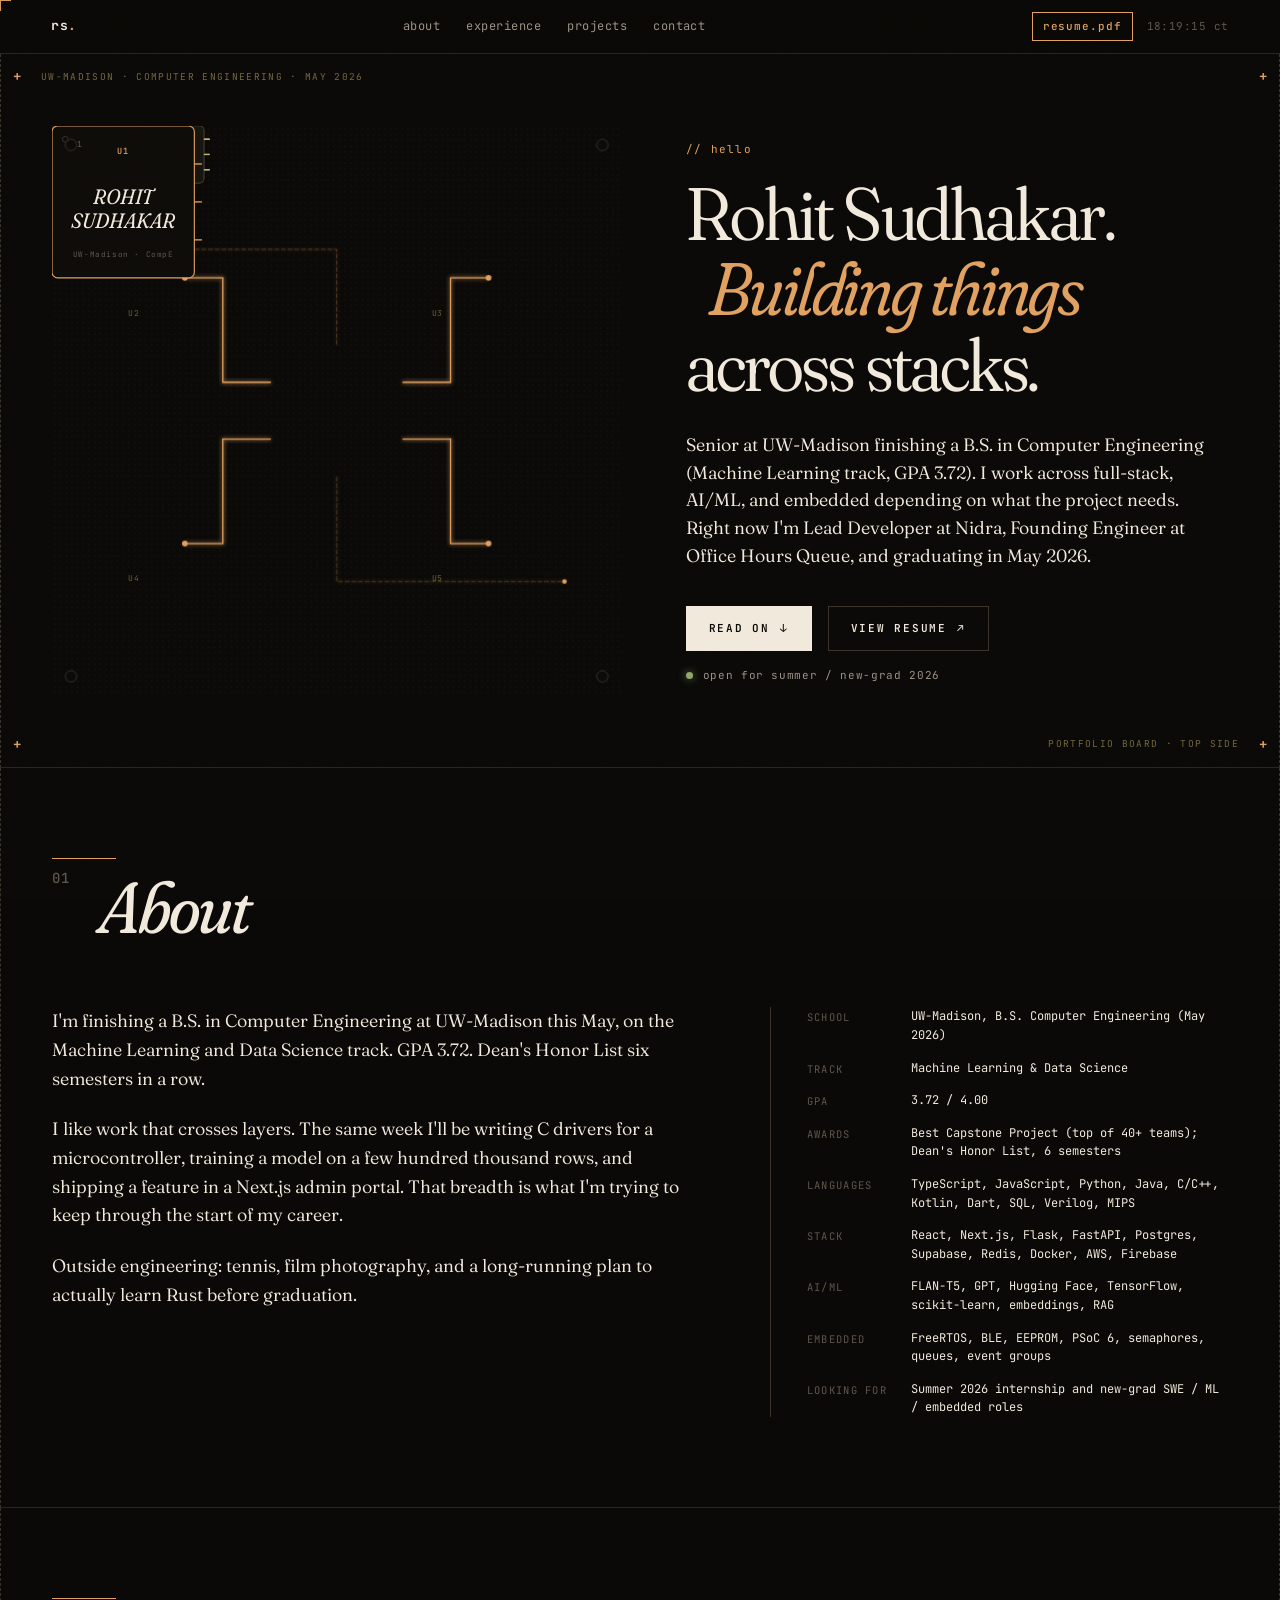
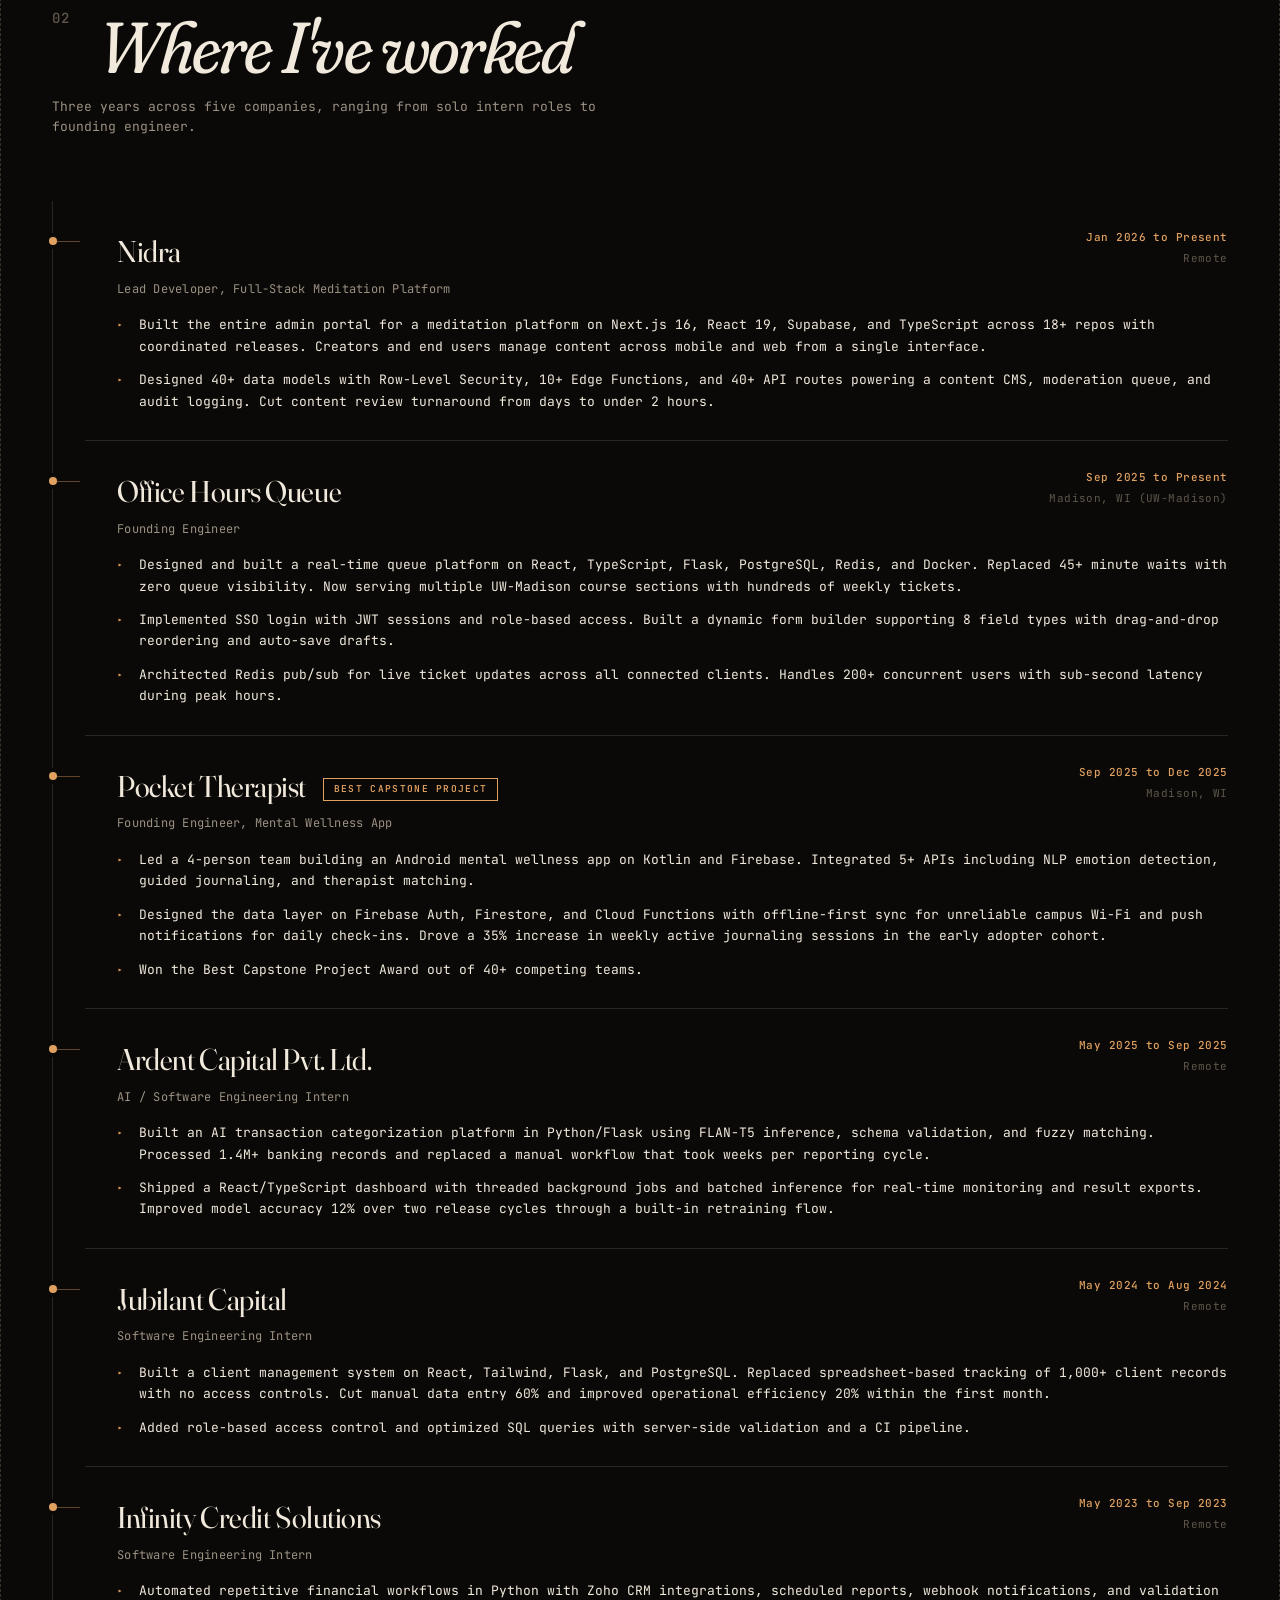
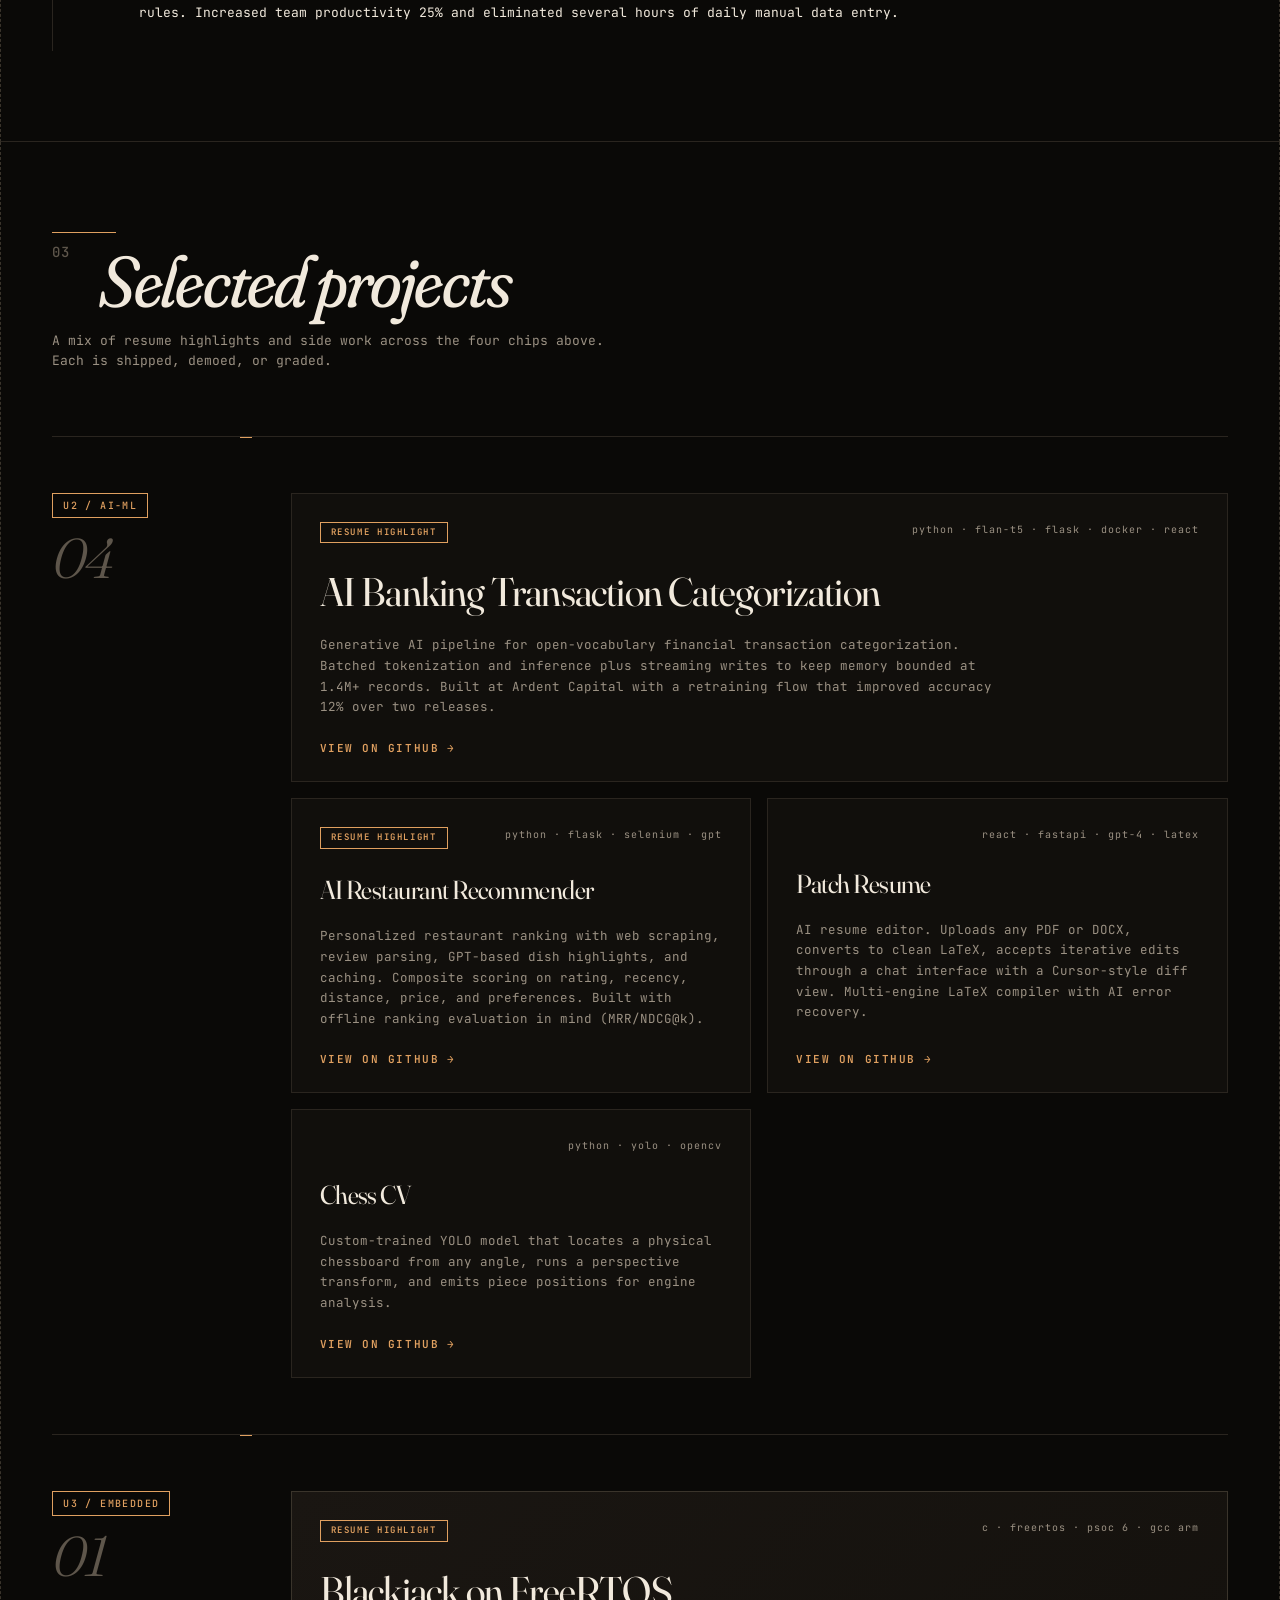
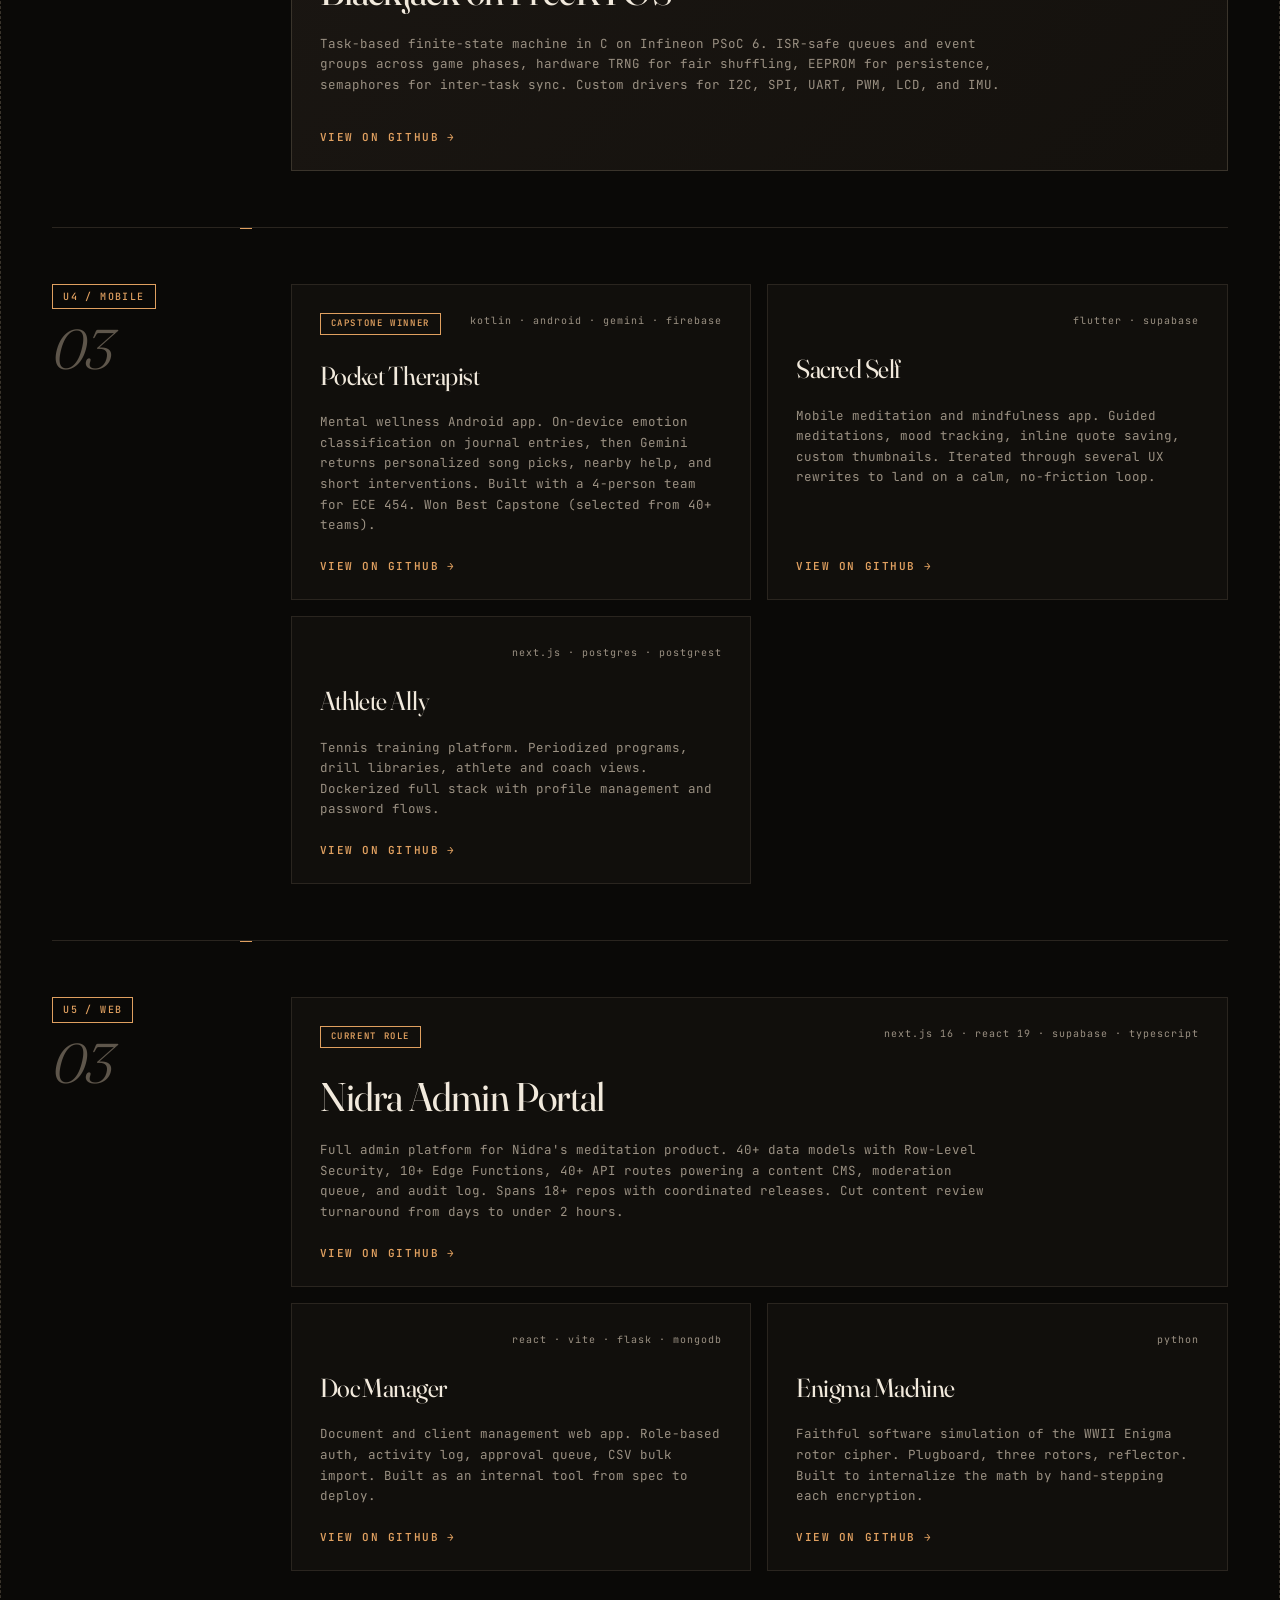
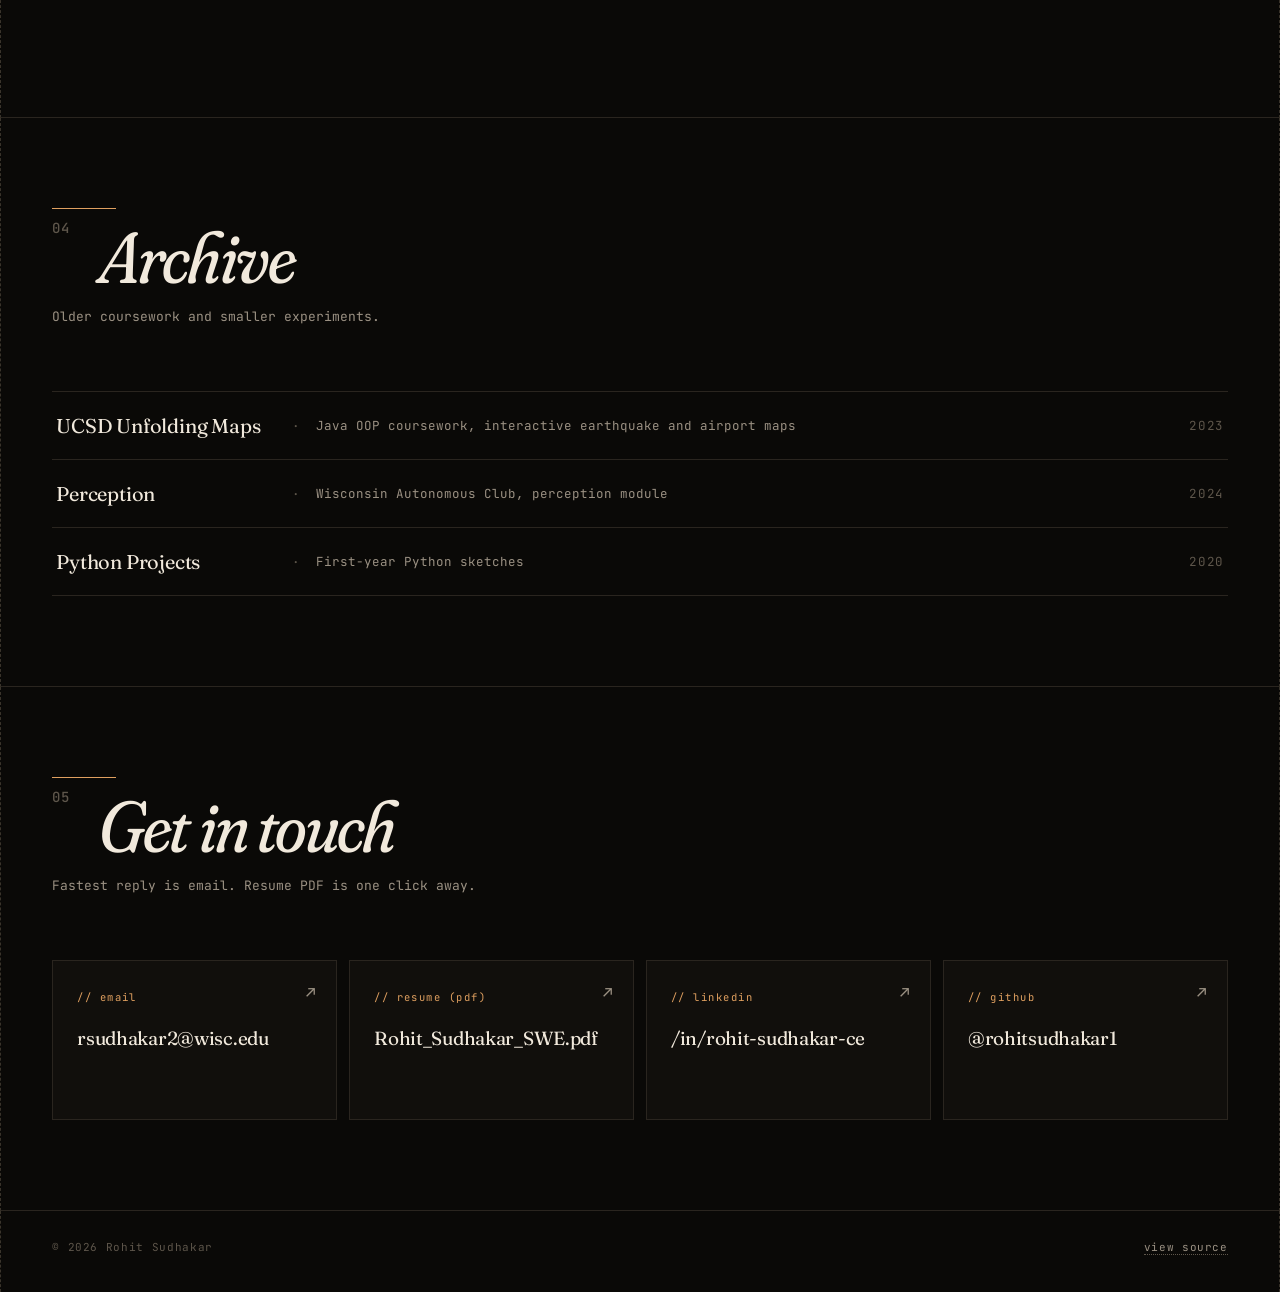
==== commit d09eda38: "reorder sections (about up, projects last), swap nidra mobile for sacred self, add nidra admin porta" ====
--- a/index.html
+++ b/index.html
@@ -19,9 +19,9 @@
   <div class="topbar-inner">
     <span class="brand">RS<span class="brand-dot">.</span></span>
     <nav class="nav">
+      <a href="#about">about</a>
       <a href="#experience">experience</a>
       <a href="#work">projects</a>
-      <a href="#about">about</a>
       <a href="#contact">contact</a>
     </nav>
     <span class="instruments">
@@ -138,7 +138,7 @@
           </g>
           <text x="80" y="22" text-anchor="middle" class="chip-ref">U5</text>
           <text x="80" y="42" text-anchor="middle" class="chip-name">WEB</text>
-          <text x="80" y="55" text-anchor="middle" class="chip-sub">next.js, react, flask</text>
+          <text x="80" y="55" text-anchor="middle" class="chip-sub">next.js, supabase, flask</text>
         </g>
 
         <g class="chip main" transform="translate(225 220)">
@@ -185,284 +185,19 @@
         Senior at UW-Madison finishing a B.S. in Computer Engineering (Machine Learning track, GPA 3.72). I work across full-stack, AI/ML, and embedded depending on what the project needs. Right now I'm Lead Developer at Nidra, Founding Engineer at Office Hours Queue, and graduating in May 2026.
       </p>
       <div class="hero-foot">
-        <a class="cta" href="#experience"><span>experience</span><span class="arrow">→</span></a>
+        <a class="cta" href="#about"><span>read on</span><span class="arrow">↓</span></a>
         <a class="cta-secondary" href="Rohit_Sudhakar_SWE.pdf" target="_blank" rel="noopener"><span>view resume</span><span class="arrow">↗</span></a>
         <span class="status"><span class="dot"></span>open for summer / new-grad 2026</span>
       </div>
     </div>
   </div>
-</section>
-
-<!-- EXPERIENCE -->
-<section id="experience" class="experience">
-  <div class="section-head">
-    <span class="rule"></span>
-    <h2><span class="num">01</span> Where I've worked</h2>
-    <p class="sec-sub">Three years across five companies, ranging from solo intern roles to founding engineer.</p>
-  </div>
-
-  <div class="timeline">
-
-    <article class="job">
-      <div class="job-head">
-        <div>
-          <h3>Nidra</h3>
-          <span class="role">Lead Developer, Full-Stack Meditation Platform</span>
-        </div>
-        <div class="job-meta">
-          <span class="date">Jan 2026 to Present</span>
-          <span class="loc">Remote</span>
-        </div>
-      </div>
-      <ul>
-        <li>Built the entire admin portal for a meditation platform on Next.js 16, React 19, Supabase, and TypeScript across 18+ repos with coordinated releases. Creators and end users manage content across mobile and web from a single interface.</li>
-        <li>Designed 40+ data models with Row-Level Security, 10+ Edge Functions, and 40+ API routes powering a content CMS, moderation queue, and audit logging. Cut content review turnaround from days to under 2 hours.</li>
-      </ul>
-    </article>
-
-    <article class="job">
-      <div class="job-head">
-        <div>
-          <h3>Office Hours Queue</h3>
-          <span class="role">Founding Engineer</span>
-        </div>
-        <div class="job-meta">
-          <span class="date">Sep 2025 to Present</span>
-          <span class="loc">Madison, WI (UW-Madison)</span>
-        </div>
-      </div>
-      <ul>
-        <li>Designed and built a real-time queue platform on React, TypeScript, Flask, PostgreSQL, Redis, and Docker. Replaced 45+ minute waits with zero queue visibility. Now serving multiple UW-Madison course sections with hundreds of weekly tickets.</li>
-        <li>Implemented SSO login with JWT sessions and role-based access. Built a dynamic form builder supporting 8 field types with drag-and-drop reordering and auto-save drafts.</li>
-        <li>Architected Redis pub/sub for live ticket updates across all connected clients. Handles 200+ concurrent users with sub-second latency during peak hours.</li>
-      </ul>
-    </article>
-
-    <article class="job">
-      <div class="job-head">
-        <div>
-          <h3>Pocket Therapist <span class="award">Best Capstone Project</span></h3>
-          <span class="role">Founding Engineer, Mental Wellness App</span>
-        </div>
-        <div class="job-meta">
-          <span class="date">Sep 2025 to Dec 2025</span>
-          <span class="loc">Madison, WI</span>
-        </div>
-      </div>
-      <ul>
-        <li>Led a 4-person team building an Android mental wellness app on Kotlin and Firebase. Integrated 5+ APIs including NLP emotion detection, guided journaling, and therapist matching.</li>
-        <li>Designed the data layer on Firebase Auth, Firestore, and Cloud Functions with offline-first sync for unreliable campus Wi-Fi and push notifications for daily check-ins. Drove a 35% increase in weekly active journaling sessions in the early adopter cohort.</li>
-        <li>Won the Best Capstone Project Award out of 40+ competing teams.</li>
-      </ul>
-    </article>
-
-    <article class="job">
-      <div class="job-head">
-        <div>
-          <h3>Ardent Capital Pvt. Ltd.</h3>
-          <span class="role">AI / Software Engineering Intern</span>
-        </div>
-        <div class="job-meta">
-          <span class="date">May 2025 to Sep 2025</span>
-          <span class="loc">Remote</span>
-        </div>
-      </div>
-      <ul>
-        <li>Built an AI transaction categorization platform in Python/Flask using FLAN-T5 inference, schema validation, and fuzzy matching. Processed 1.4M+ banking records and replaced a manual workflow that took weeks per reporting cycle.</li>
-        <li>Shipped a React/TypeScript dashboard with threaded background jobs and batched inference for real-time monitoring and result exports. Improved model accuracy 12% over two release cycles through a built-in retraining flow.</li>
-      </ul>
-    </article>
-
-    <article class="job">
-      <div class="job-head">
-        <div>
-          <h3>Jubilant Capital</h3>
-          <span class="role">Software Engineering Intern</span>
-        </div>
-        <div class="job-meta">
-          <span class="date">May 2024 to Aug 2024</span>
-          <span class="loc">Remote</span>
-        </div>
-      </div>
-      <ul>
-        <li>Built a client management system on React, Tailwind, Flask, and PostgreSQL. Replaced spreadsheet-based tracking of 1,000+ client records with no access controls. Cut manual data entry 60% and improved operational efficiency 20% within the first month.</li>
-        <li>Added role-based access control and optimized SQL queries with server-side validation and a CI pipeline.</li>
-      </ul>
-    </article>
-
-    <article class="job">
-      <div class="job-head">
-        <div>
-          <h3>Infinity Credit Solutions</h3>
-          <span class="role">Software Engineering Intern</span>
-        </div>
-        <div class="job-meta">
-          <span class="date">May 2023 to Sep 2023</span>
-          <span class="loc">Remote</span>
-        </div>
-      </div>
-      <ul>
-        <li>Automated repetitive financial workflows in Python with Zoho CRM integrations, scheduled reports, webhook notifications, and validation rules. Increased team productivity 25% and eliminated several hours of daily manual data entry.</li>
-      </ul>
-    </article>
-
-  </div>
-</section>
-
-<!-- WORK / PROJECTS -->
-<section id="work" class="work">
-  <div class="section-head">
-    <span class="rule"></span>
-    <h2><span class="num">02</span> Selected projects</h2>
-    <p class="sec-sub">A mix of resume highlights and side work across the four chips above. Each is shipped, demoed, or graded.</p>
-  </div>
-
-  <!-- AI / ML -->
-  <div class="band" id="band-ai" data-band="ai">
-    <div class="band-label">
-      <span class="band-num">U2 / ai-ml</span>
-      <span class="band-count">04</span>
-    </div>
-    <div class="cards">
-
-      <a class="card feature" href="https://github.com/rohitsudhakar1/xns-ai-categorization" target="_blank" rel="noopener">
-        <div class="card-meta">
-          <span class="tag-pill">resume highlight</span>
-          <span class="card-stack">Python · FLAN-T5 · Flask · Docker · React</span>
-        </div>
-        <h3>AI Banking Transaction Categorization</h3>
-        <p>Generative AI pipeline for open-vocabulary financial transaction categorization. Batched tokenization and inference plus streaming writes to keep memory bounded at 1.4M+ records. Built at Ardent Capital with a retraining flow that improved accuracy 12% over two releases.</p>
-        <span class="card-cta">view on github<span class="arrow">→</span></span>
-      </a>
-
-      <a class="card" href="https://github.com/rohitsudhakar1/Restaurant_finder" target="_blank" rel="noopener">
-        <div class="card-meta">
-          <span class="tag-pill">resume highlight</span>
-          <span class="card-stack">Python · Flask · Selenium · GPT</span>
-        </div>
-        <h3>AI Restaurant Recommender</h3>
-        <p>Personalized restaurant ranking with web scraping, review parsing, GPT-based dish highlights, and caching. Composite scoring on rating, recency, distance, price, and preferences. Built with offline ranking evaluation in mind (MRR/NDCG@k).</p>
-        <span class="card-cta">view on github<span class="arrow">→</span></span>
-      </a>
-
-      <a class="card" href="https://github.com/rohitsudhakar1/patch-resume" target="_blank" rel="noopener">
-        <div class="card-meta"><span class="card-stack">React · FastAPI · GPT-4 · LaTeX</span></div>
-        <h3>Patch Resume</h3>
-        <p>AI resume editor. Uploads any PDF or DOCX, converts to clean LaTeX, accepts iterative edits through a chat interface with a Cursor-style diff view. Multi-engine LaTeX compiler with AI error recovery.</p>
-        <span class="card-cta">view on github<span class="arrow">→</span></span>
-      </a>
-
-      <a class="card" href="https://github.com/rohitsudhakar1/Chess" target="_blank" rel="noopener">
-        <div class="card-meta"><span class="card-stack">Python · YOLO · OpenCV</span></div>
-        <h3>Chess CV</h3>
-        <p>Custom-trained YOLO model that locates a physical chessboard from any angle, runs a perspective transform, and emits piece positions for engine analysis.</p>
-        <span class="card-cta">view on github<span class="arrow">→</span></span>
-      </a>
-
-    </div>
-  </div>
-
-  <!-- EMBEDDED -->
-  <div class="band" id="band-embedded" data-band="embedded">
-    <div class="band-label">
-      <span class="band-num">U3 / embedded</span>
-      <span class="band-count">01</span>
-    </div>
-    <div class="cards">
-      <a class="card feature dark" href="https://github.com/rohitsudhakar1/FreeRTOS-Blackjack" target="_blank" rel="noopener">
-        <div class="card-meta">
-          <span class="tag-pill">resume highlight</span>
-          <span class="card-stack">C · FreeRTOS · PSoC 6 · GCC ARM</span>
-        </div>
-        <h3>Blackjack on FreeRTOS</h3>
-        <p>Task-based finite-state machine in C on Infineon PSoC 6. ISR-safe queues and event groups across game phases, hardware TRNG for fair shuffling, EEPROM for persistence, semaphores for inter-task sync. Custom drivers for I2C, SPI, UART, PWM, LCD, and IMU.</p>
-        <span class="card-cta">view on github<span class="arrow">→</span></span>
-      </a>
-    </div>
-  </div>
-
-  <!-- MOBILE -->
-  <div class="band" id="band-mobile" data-band="mobile">
-    <div class="band-label">
-      <span class="band-num">U4 / mobile</span>
-      <span class="band-count">03</span>
-    </div>
-    <div class="cards">
-
-      <a class="card" href="https://github.com/rohitsudhakar1/PocketTherapist" target="_blank" rel="noopener">
-        <div class="card-meta">
-          <span class="tag-pill">capstone winner</span>
-          <span class="card-stack">Kotlin · Android · Gemini · Firebase</span>
-        </div>
-        <h3>Pocket Therapist</h3>
-        <p>Mental wellness Android app. On-device emotion classification on journal entries, then Gemini returns personalized song picks, nearby help, and short interventions. Built with a 4-person team for ECE 454. Won Best Capstone (selected from 40+ teams).</p>
-        <span class="card-cta">view on github<span class="arrow">→</span></span>
-      </a>
-
-      <a class="card" href="https://github.com/rohitsudhakar1/NidraV2" target="_blank" rel="noopener">
-        <div class="card-meta"><span class="card-stack">Flutter · Supabase</span></div>
-        <h3>Nidra v2</h3>
-        <p>Sleep and mindfulness app. Guided meditations, mood tracking, inline quote saving, custom thumbnails. Iterated through several UX rewrites to land on a calm, no-friction loop.</p>
-        <span class="card-cta">view on github<span class="arrow">→</span></span>
-      </a>
-
-      <a class="card" href="https://github.com/rohitsudhakar1/athlete-ally" target="_blank" rel="noopener">
-        <div class="card-meta"><span class="card-stack">Next.js · Postgres · PostgREST</span></div>
-        <h3>Athlete Ally</h3>
-        <p>Tennis training platform. Periodized programs, drill libraries, athlete and coach views. Dockerized full stack with profile management and password flows.</p>
-        <span class="card-cta">view on github<span class="arrow">→</span></span>
-      </a>
-
-    </div>
-  </div>
-
-  <!-- WEB -->
-  <div class="band" id="band-web" data-band="web">
-    <div class="band-label">
-      <span class="band-num">U5 / web</span>
-      <span class="band-count">02</span>
-    </div>
-    <div class="cards">
-
-      <a class="card" href="https://github.com/rohitsudhakar1/docMangWeb" target="_blank" rel="noopener">
-        <div class="card-meta"><span class="card-stack">React · Vite · Flask · MongoDB</span></div>
-        <h3>Doc Manager</h3>
-        <p>Document and client management web app. Role-based auth, activity log, approval queue, CSV bulk import. Built as an internal tool from spec to deploy.</p>
-        <span class="card-cta">view on github<span class="arrow">→</span></span>
-      </a>
-
-      <a class="card" href="https://github.com/rohitsudhakar1/Enigma" target="_blank" rel="noopener">
-        <div class="card-meta"><span class="card-stack">Python</span></div>
-        <h3>Enigma Machine</h3>
-        <p>Faithful software simulation of the WWII Enigma rotor cipher. Plugboard, three rotors, reflector. Built to internalize the math by hand-stepping each encryption.</p>
-        <span class="card-cta">view on github<span class="arrow">→</span></span>
-      </a>
-
-    </div>
-  </div>
-
-</section>
-
-<!-- ARCHIVE -->
-<section class="archive">
-  <div class="section-head">
-    <span class="rule"></span>
-    <h2><span class="num">03</span> Archive</h2>
-    <p class="sec-sub">Older coursework and smaller experiments.</p>
-  </div>
-  <ul class="arc-list">
-    <li><a href="https://github.com/rohitsudhakar1/UCSDUnfoldingMaps" target="_blank">UCSD Unfolding Maps</a><span class="dot-sep">·</span><span>Java OOP coursework, interactive earthquake and airport maps</span><span class="year">2023</span></li>
-    <li><a href="https://github.com/rohitsudhakar1/Sacred-Self-app" target="_blank">Sacred Self</a><span class="dot-sep">·</span><span>Earlier iteration of the Nidra wellness concept</span><span class="year">2024</span></li>
-    <li><a href="https://github.com/rohitsudhakar1/Perception" target="_blank">Perception</a><span class="dot-sep">·</span><span>Wisconsin Autonomous Club, perception module</span><span class="year">2024</span></li>
-    <li><a href="https://github.com/rohitsudhakar1/Python_projects" target="_blank">Python Projects</a><span class="dot-sep">·</span><span>First-year Python sketches</span><span class="year">2020</span></li>
-  </ul>
 </section>
 
 <!-- ABOUT -->
 <section id="about" class="about">
   <div class="section-head">
     <span class="rule"></span>
-    <h2><span class="num">04</span> About</h2>
+    <h2><span class="num">01</span> About</h2>
   </div>
 
   <div class="about-grid">
@@ -486,6 +221,280 @@
       </dl>
     </aside>
   </div>
+</section>
+
+<!-- EXPERIENCE -->
+<section id="experience" class="experience">
+  <div class="section-head">
+    <span class="rule"></span>
+    <h2><span class="num">02</span> Where I've worked</h2>
+    <p class="sec-sub">Three years across five companies, ranging from solo intern roles to founding engineer.</p>
+  </div>
+
+  <div class="timeline">
+
+    <article class="job">
+      <div class="job-head">
+        <div>
+          <h3>Nidra</h3>
+          <span class="role">Lead Developer, Full-Stack Meditation Platform</span>
+        </div>
+        <div class="job-meta">
+          <span class="date">Jan 2026 to Present</span>
+          <span class="loc">Remote</span>
+        </div>
+      </div>
+      <ul>
+        <li>Built the entire admin portal for a meditation platform on Next.js 16, React 19, Supabase, and TypeScript across 18+ repos with coordinated releases. Creators and end users manage content across mobile and web from a single interface.</li>
+        <li>Designed 40+ data models with Row-Level Security, 10+ Edge Functions, and 40+ API routes powering a content CMS, moderation queue, and audit logging. Cut content review turnaround from days to under 2 hours.</li>
+      </ul>
+    </article>
+
+    <article class="job">
+      <div class="job-head">
+        <div>
+          <h3>Office Hours Queue</h3>
+          <span class="role">Founding Engineer</span>
+        </div>
+        <div class="job-meta">
+          <span class="date">Sep 2025 to Present</span>
+          <span class="loc">Madison, WI (UW-Madison)</span>
+        </div>
+      </div>
+      <ul>
+        <li>Designed and built a real-time queue platform on React, TypeScript, Flask, PostgreSQL, Redis, and Docker. Replaced 45+ minute waits with zero queue visibility. Now serving multiple UW-Madison course sections with hundreds of weekly tickets.</li>
+        <li>Implemented SSO login with JWT sessions and role-based access. Built a dynamic form builder supporting 8 field types with drag-and-drop reordering and auto-save drafts.</li>
+        <li>Architected Redis pub/sub for live ticket updates across all connected clients. Handles 200+ concurrent users with sub-second latency during peak hours.</li>
+      </ul>
+    </article>
+
+    <article class="job">
+      <div class="job-head">
+        <div>
+          <h3>Pocket Therapist <span class="award">Best Capstone Project</span></h3>
+          <span class="role">Founding Engineer, Mental Wellness App</span>
+        </div>
+        <div class="job-meta">
+          <span class="date">Sep 2025 to Dec 2025</span>
+          <span class="loc">Madison, WI</span>
+        </div>
+      </div>
+      <ul>
+        <li>Led a 4-person team building an Android mental wellness app on Kotlin and Firebase. Integrated 5+ APIs including NLP emotion detection, guided journaling, and therapist matching.</li>
+        <li>Designed the data layer on Firebase Auth, Firestore, and Cloud Functions with offline-first sync for unreliable campus Wi-Fi and push notifications for daily check-ins. Drove a 35% increase in weekly active journaling sessions in the early adopter cohort.</li>
+        <li>Won the Best Capstone Project Award out of 40+ competing teams.</li>
+      </ul>
+    </article>
+
+    <article class="job">
+      <div class="job-head">
+        <div>
+          <h3>Ardent Capital Pvt. Ltd.</h3>
+          <span class="role">AI / Software Engineering Intern</span>
+        </div>
+        <div class="job-meta">
+          <span class="date">May 2025 to Sep 2025</span>
+          <span class="loc">Remote</span>
+        </div>
+      </div>
+      <ul>
+        <li>Built an AI transaction categorization platform in Python/Flask using FLAN-T5 inference, schema validation, and fuzzy matching. Processed 1.4M+ banking records and replaced a manual workflow that took weeks per reporting cycle.</li>
+        <li>Shipped a React/TypeScript dashboard with threaded background jobs and batched inference for real-time monitoring and result exports. Improved model accuracy 12% over two release cycles through a built-in retraining flow.</li>
+      </ul>
+    </article>
+
+    <article class="job">
+      <div class="job-head">
+        <div>
+          <h3>Jubilant Capital</h3>
+          <span class="role">Software Engineering Intern</span>
+        </div>
+        <div class="job-meta">
+          <span class="date">May 2024 to Aug 2024</span>
+          <span class="loc">Remote</span>
+        </div>
+      </div>
+      <ul>
+        <li>Built a client management system on React, Tailwind, Flask, and PostgreSQL. Replaced spreadsheet-based tracking of 1,000+ client records with no access controls. Cut manual data entry 60% and improved operational efficiency 20% within the first month.</li>
+        <li>Added role-based access control and optimized SQL queries with server-side validation and a CI pipeline.</li>
+      </ul>
+    </article>
+
+    <article class="job">
+      <div class="job-head">
+        <div>
+          <h3>Infinity Credit Solutions</h3>
+          <span class="role">Software Engineering Intern</span>
+        </div>
+        <div class="job-meta">
+          <span class="date">May 2023 to Sep 2023</span>
+          <span class="loc">Remote</span>
+        </div>
+      </div>
+      <ul>
+        <li>Automated repetitive financial workflows in Python with Zoho CRM integrations, scheduled reports, webhook notifications, and validation rules. Increased team productivity 25% and eliminated several hours of daily manual data entry.</li>
+      </ul>
+    </article>
+
+  </div>
+</section>
+
+<!-- WORK / PROJECTS -->
+<section id="work" class="work">
+  <div class="section-head">
+    <span class="rule"></span>
+    <h2><span class="num">03</span> Selected projects</h2>
+    <p class="sec-sub">A mix of resume highlights and side work across the four chips above. Each is shipped, demoed, or graded.</p>
+  </div>
+
+  <!-- AI / ML -->
+  <div class="band" id="band-ai" data-band="ai">
+    <div class="band-label">
+      <span class="band-num">U2 / ai-ml</span>
+      <span class="band-count">04</span>
+    </div>
+    <div class="cards">
+
+      <a class="card feature" href="https://github.com/rohitsudhakar1/xns-ai-categorization" target="_blank" rel="noopener">
+        <div class="card-meta">
+          <span class="tag-pill">resume highlight</span>
+          <span class="card-stack">Python · FLAN-T5 · Flask · Docker · React</span>
+        </div>
+        <h3>AI Banking Transaction Categorization</h3>
+        <p>Generative AI pipeline for open-vocabulary financial transaction categorization. Batched tokenization and inference plus streaming writes to keep memory bounded at 1.4M+ records. Built at Ardent Capital with a retraining flow that improved accuracy 12% over two releases.</p>
+        <span class="card-cta">view on github<span class="arrow">→</span></span>
+      </a>
+
+      <a class="card" href="https://github.com/rohitsudhakar1/Restaurant_finder" target="_blank" rel="noopener">
+        <div class="card-meta">
+          <span class="tag-pill">resume highlight</span>
+          <span class="card-stack">Python · Flask · Selenium · GPT</span>
+        </div>
+        <h3>AI Restaurant Recommender</h3>
+        <p>Personalized restaurant ranking with web scraping, review parsing, GPT-based dish highlights, and caching. Composite scoring on rating, recency, distance, price, and preferences. Built with offline ranking evaluation in mind (MRR/NDCG@k).</p>
+        <span class="card-cta">view on github<span class="arrow">→</span></span>
+      </a>
+
+      <a class="card" href="https://github.com/rohitsudhakar1/patch-resume" target="_blank" rel="noopener">
+        <div class="card-meta"><span class="card-stack">React · FastAPI · GPT-4 · LaTeX</span></div>
+        <h3>Patch Resume</h3>
+        <p>AI resume editor. Uploads any PDF or DOCX, converts to clean LaTeX, accepts iterative edits through a chat interface with a Cursor-style diff view. Multi-engine LaTeX compiler with AI error recovery.</p>
+        <span class="card-cta">view on github<span class="arrow">→</span></span>
+      </a>
+
+      <a class="card" href="https://github.com/rohitsudhakar1/Chess" target="_blank" rel="noopener">
+        <div class="card-meta"><span class="card-stack">Python · YOLO · OpenCV</span></div>
+        <h3>Chess CV</h3>
+        <p>Custom-trained YOLO model that locates a physical chessboard from any angle, runs a perspective transform, and emits piece positions for engine analysis.</p>
+        <span class="card-cta">view on github<span class="arrow">→</span></span>
+      </a>
+
+    </div>
+  </div>
+
+  <!-- EMBEDDED -->
+  <div class="band" id="band-embedded" data-band="embedded">
+    <div class="band-label">
+      <span class="band-num">U3 / embedded</span>
+      <span class="band-count">01</span>
+    </div>
+    <div class="cards">
+      <a class="card feature dark" href="https://github.com/rohitsudhakar1/FreeRTOS-Blackjack" target="_blank" rel="noopener">
+        <div class="card-meta">
+          <span class="tag-pill">resume highlight</span>
+          <span class="card-stack">C · FreeRTOS · PSoC 6 · GCC ARM</span>
+        </div>
+        <h3>Blackjack on FreeRTOS</h3>
+        <p>Task-based finite-state machine in C on Infineon PSoC 6. ISR-safe queues and event groups across game phases, hardware TRNG for fair shuffling, EEPROM for persistence, semaphores for inter-task sync. Custom drivers for I2C, SPI, UART, PWM, LCD, and IMU.</p>
+        <span class="card-cta">view on github<span class="arrow">→</span></span>
+      </a>
+    </div>
+  </div>
+
+  <!-- MOBILE -->
+  <div class="band" id="band-mobile" data-band="mobile">
+    <div class="band-label">
+      <span class="band-num">U4 / mobile</span>
+      <span class="band-count">03</span>
+    </div>
+    <div class="cards">
+
+      <a class="card" href="https://github.com/rohitsudhakar1/PocketTherapist" target="_blank" rel="noopener">
+        <div class="card-meta">
+          <span class="tag-pill">capstone winner</span>
+          <span class="card-stack">Kotlin · Android · Gemini · Firebase</span>
+        </div>
+        <h3>Pocket Therapist</h3>
+        <p>Mental wellness Android app. On-device emotion classification on journal entries, then Gemini returns personalized song picks, nearby help, and short interventions. Built with a 4-person team for ECE 454. Won Best Capstone (selected from 40+ teams).</p>
+        <span class="card-cta">view on github<span class="arrow">→</span></span>
+      </a>
+
+      <a class="card" href="https://github.com/rohitsudhakar1/Sacred-Self-app" target="_blank" rel="noopener">
+        <div class="card-meta"><span class="card-stack">Flutter · Supabase</span></div>
+        <h3>Sacred Self</h3>
+        <p>Mobile meditation and mindfulness app. Guided meditations, mood tracking, inline quote saving, custom thumbnails. Iterated through several UX rewrites to land on a calm, no-friction loop.</p>
+        <span class="card-cta">view on github<span class="arrow">→</span></span>
+      </a>
+
+      <a class="card" href="https://github.com/rohitsudhakar1/athlete-ally" target="_blank" rel="noopener">
+        <div class="card-meta"><span class="card-stack">Next.js · Postgres · PostgREST</span></div>
+        <h3>Athlete Ally</h3>
+        <p>Tennis training platform. Periodized programs, drill libraries, athlete and coach views. Dockerized full stack with profile management and password flows.</p>
+        <span class="card-cta">view on github<span class="arrow">→</span></span>
+      </a>
+
+    </div>
+  </div>
+
+  <!-- WEB -->
+  <div class="band" id="band-web" data-band="web">
+    <div class="band-label">
+      <span class="band-num">U5 / web</span>
+      <span class="band-count">03</span>
+    </div>
+    <div class="cards">
+
+      <a class="card feature" href="https://github.com/rohitsudhakar1/Sacred-Self" target="_blank" rel="noopener">
+        <div class="card-meta">
+          <span class="tag-pill">current role</span>
+          <span class="card-stack">Next.js 16 · React 19 · Supabase · TypeScript</span>
+        </div>
+        <h3>Nidra Admin Portal</h3>
+        <p>Full admin platform for Nidra's meditation product. 40+ data models with Row-Level Security, 10+ Edge Functions, 40+ API routes powering a content CMS, moderation queue, and audit log. Spans 18+ repos with coordinated releases. Cut content review turnaround from days to under 2 hours.</p>
+        <span class="card-cta">view on github<span class="arrow">→</span></span>
+      </a>
+
+      <a class="card" href="https://github.com/rohitsudhakar1/docMangWeb" target="_blank" rel="noopener">
+        <div class="card-meta"><span class="card-stack">React · Vite · Flask · MongoDB</span></div>
+        <h3>Doc Manager</h3>
+        <p>Document and client management web app. Role-based auth, activity log, approval queue, CSV bulk import. Built as an internal tool from spec to deploy.</p>
+        <span class="card-cta">view on github<span class="arrow">→</span></span>
+      </a>
+
+      <a class="card" href="https://github.com/rohitsudhakar1/Enigma" target="_blank" rel="noopener">
+        <div class="card-meta"><span class="card-stack">Python</span></div>
+        <h3>Enigma Machine</h3>
+        <p>Faithful software simulation of the WWII Enigma rotor cipher. Plugboard, three rotors, reflector. Built to internalize the math by hand-stepping each encryption.</p>
+        <span class="card-cta">view on github<span class="arrow">→</span></span>
+      </a>
+
+    </div>
+  </div>
+
+</section>
+
+<!-- ARCHIVE -->
+<section class="archive">
+  <div class="section-head">
+    <span class="rule"></span>
+    <h2><span class="num">04</span> Archive</h2>
+    <p class="sec-sub">Older coursework and smaller experiments.</p>
+  </div>
+  <ul class="arc-list">
+    <li><a href="https://github.com/rohitsudhakar1/UCSDUnfoldingMaps" target="_blank">UCSD Unfolding Maps</a><span class="dot-sep">·</span><span>Java OOP coursework, interactive earthquake and airport maps</span><span class="year">2023</span></li>
+    <li><a href="https://github.com/rohitsudhakar1/Perception" target="_blank">Perception</a><span class="dot-sep">·</span><span>Wisconsin Autonomous Club, perception module</span><span class="year">2024</span></li>
+    <li><a href="https://github.com/rohitsudhakar1/Python_projects" target="_blank">Python Projects</a><span class="dot-sep">·</span><span>First-year Python sketches</span><span class="year">2020</span></li>
+  </ul>
 </section>
 
 <!-- CONTACT -->
